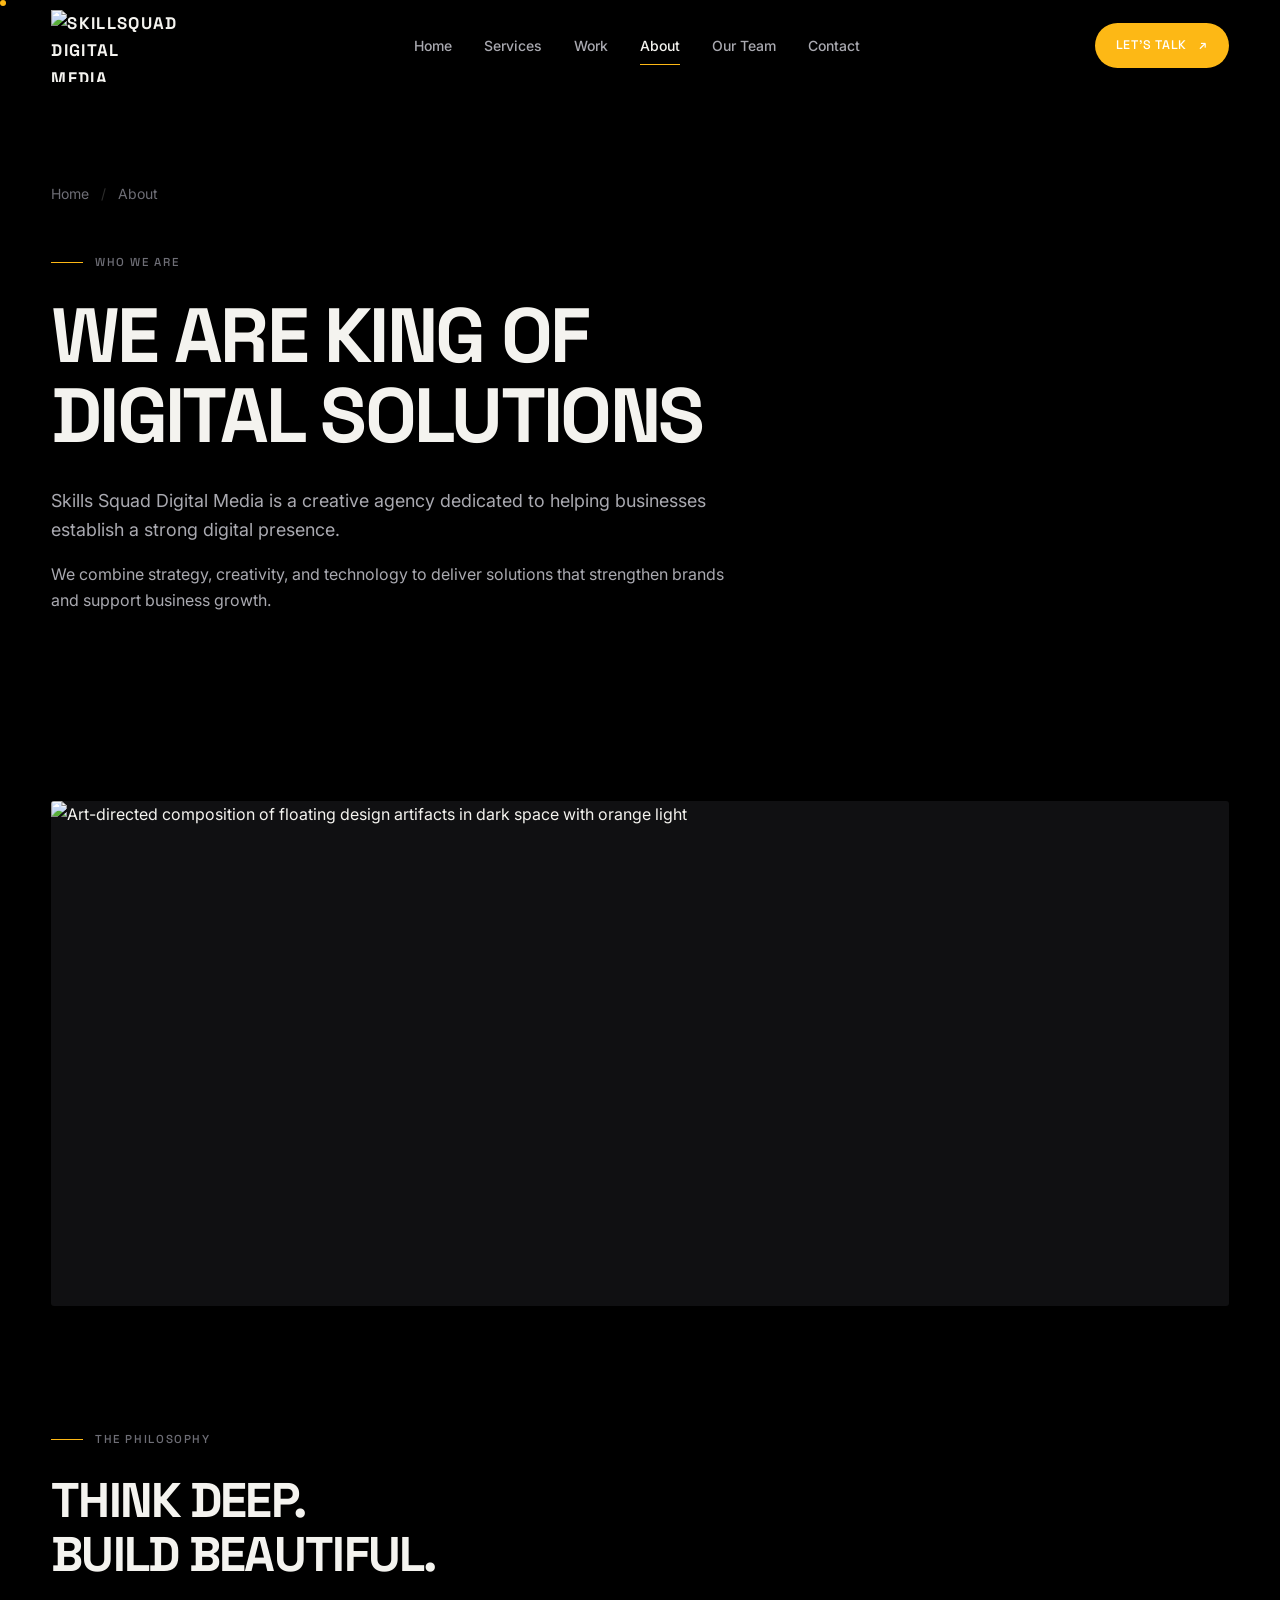
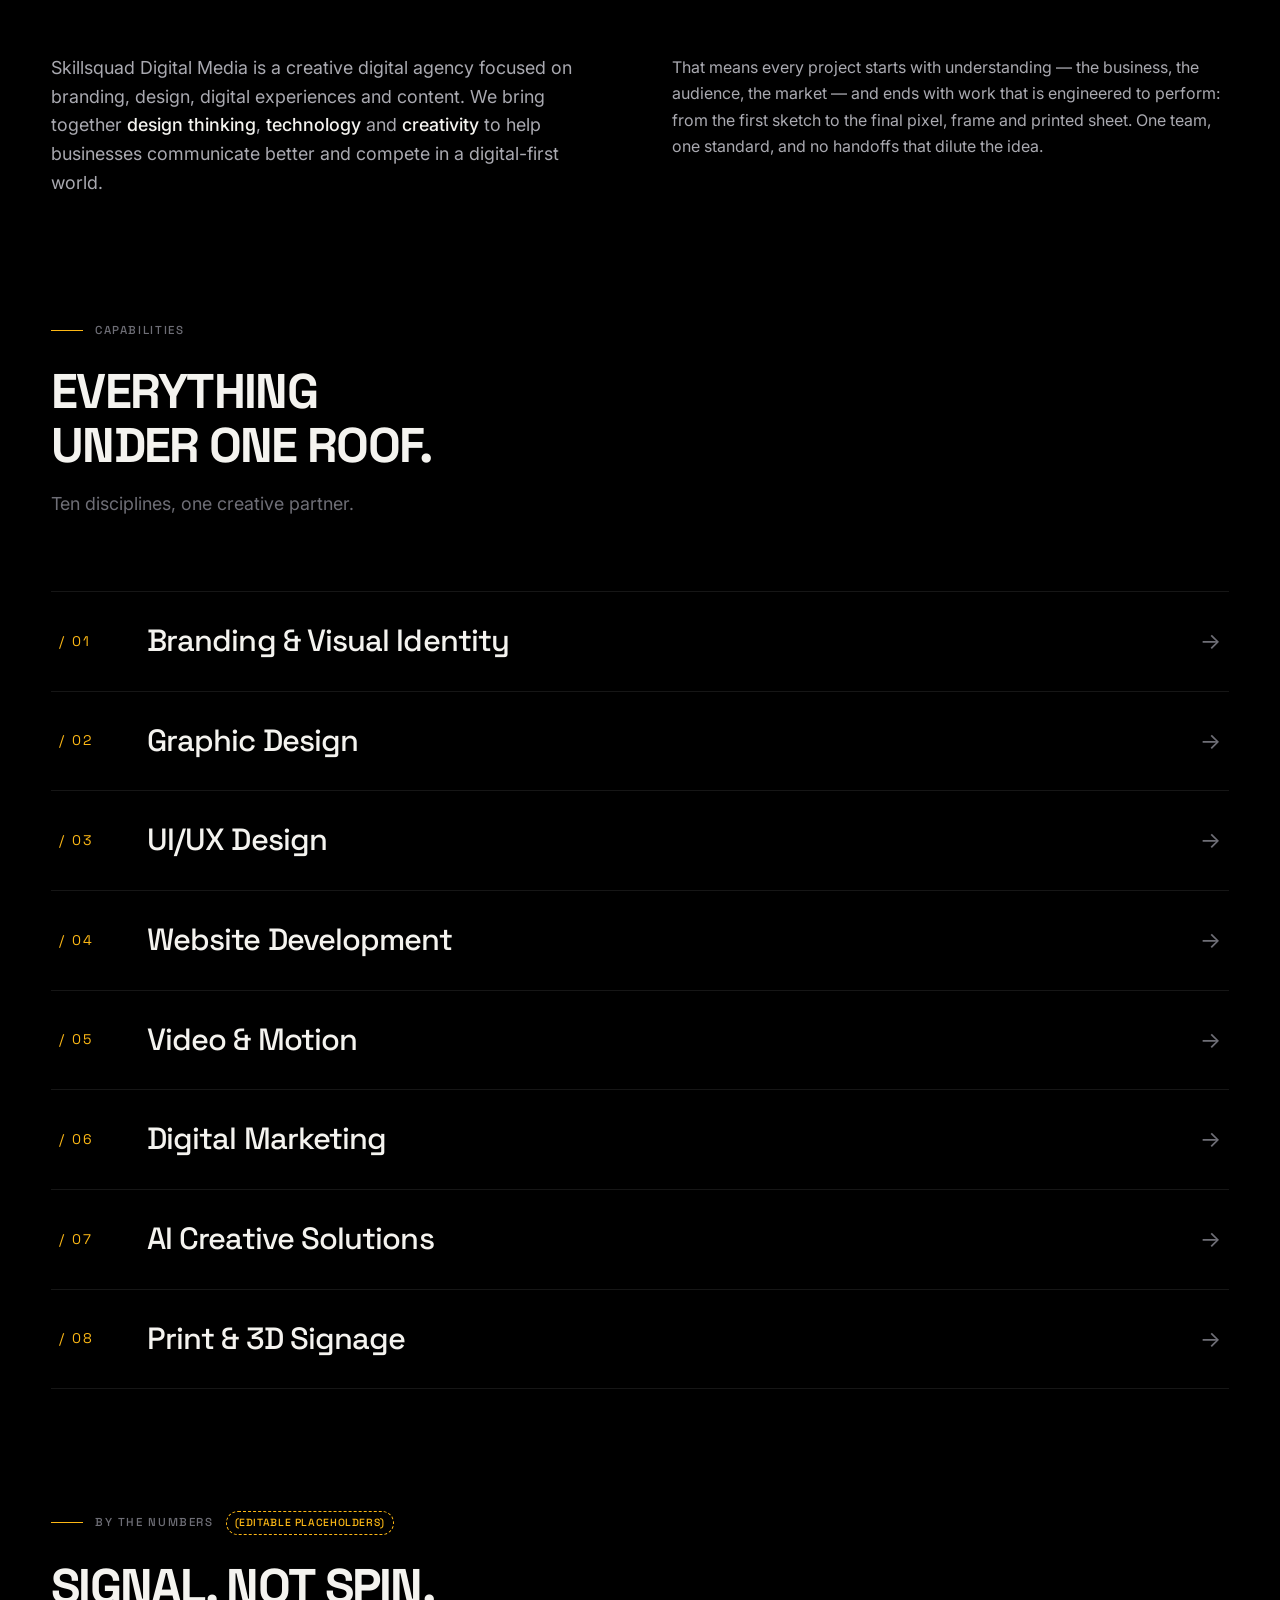
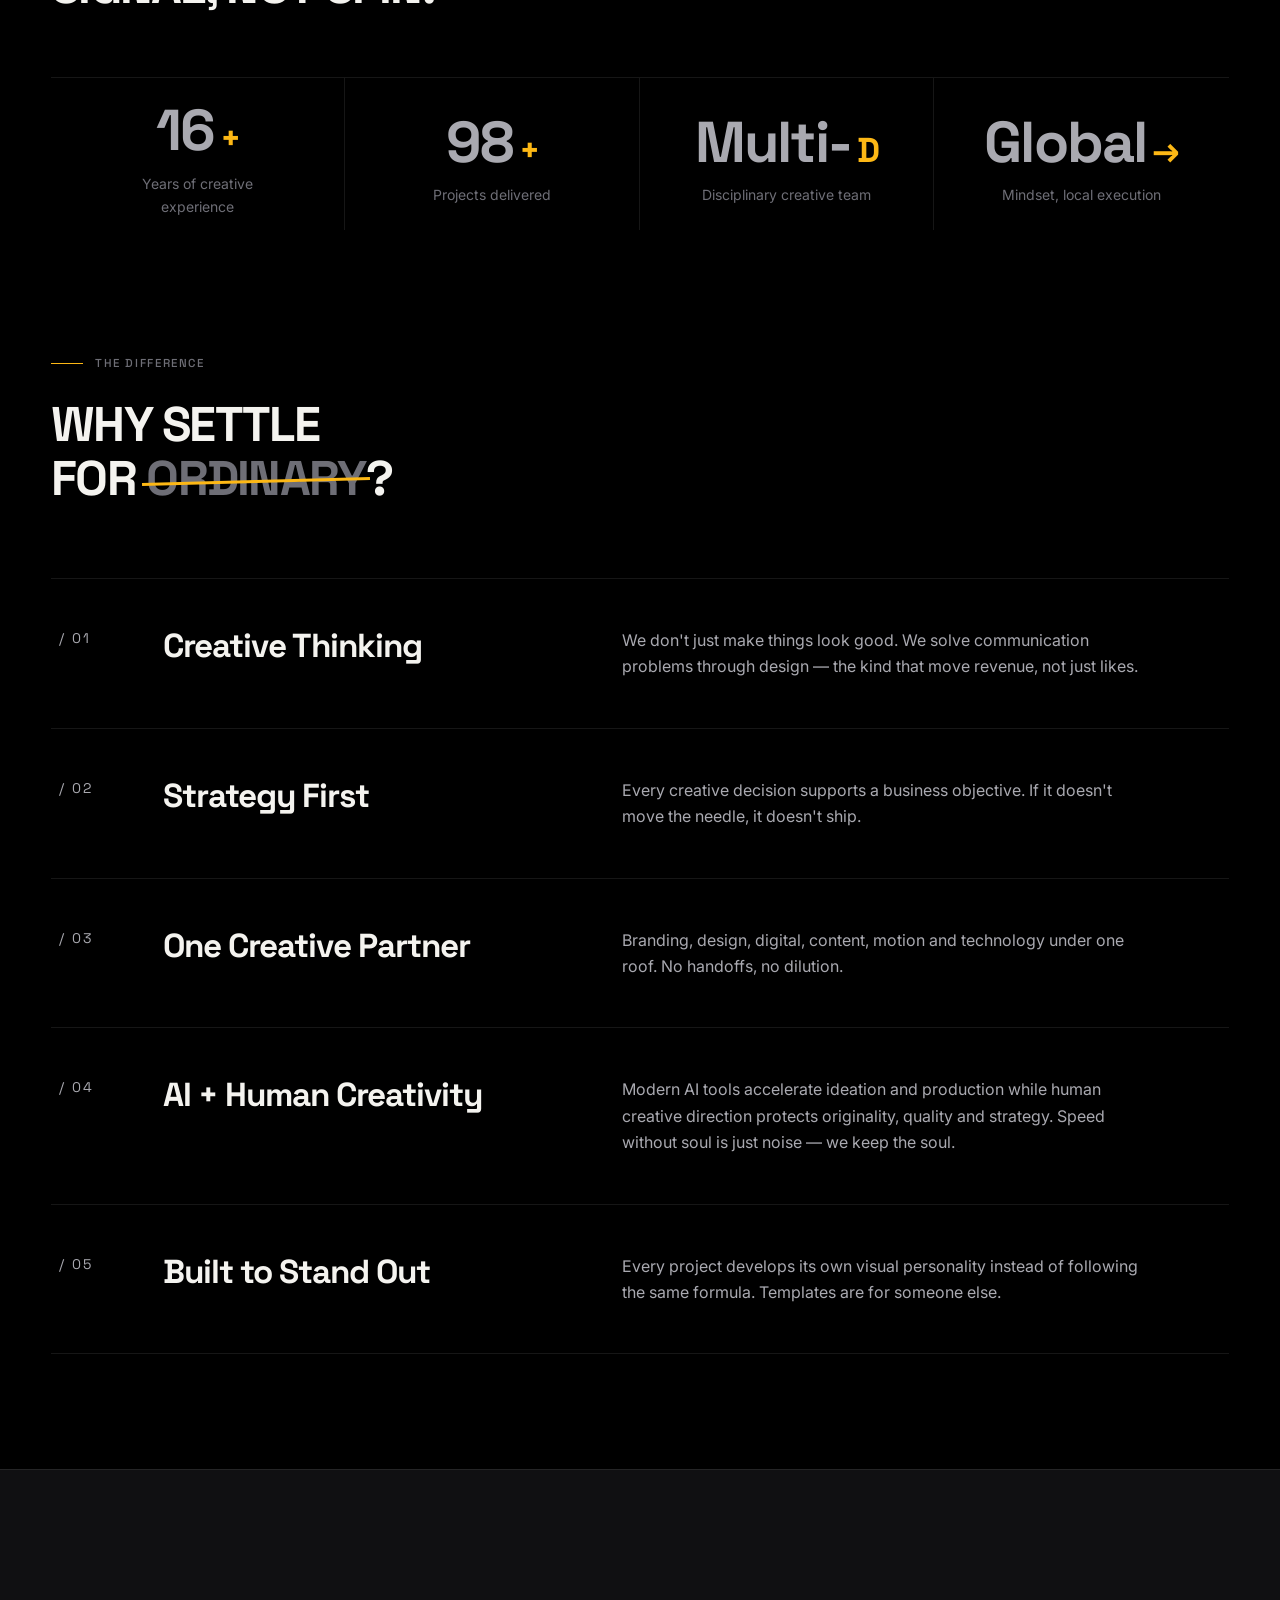
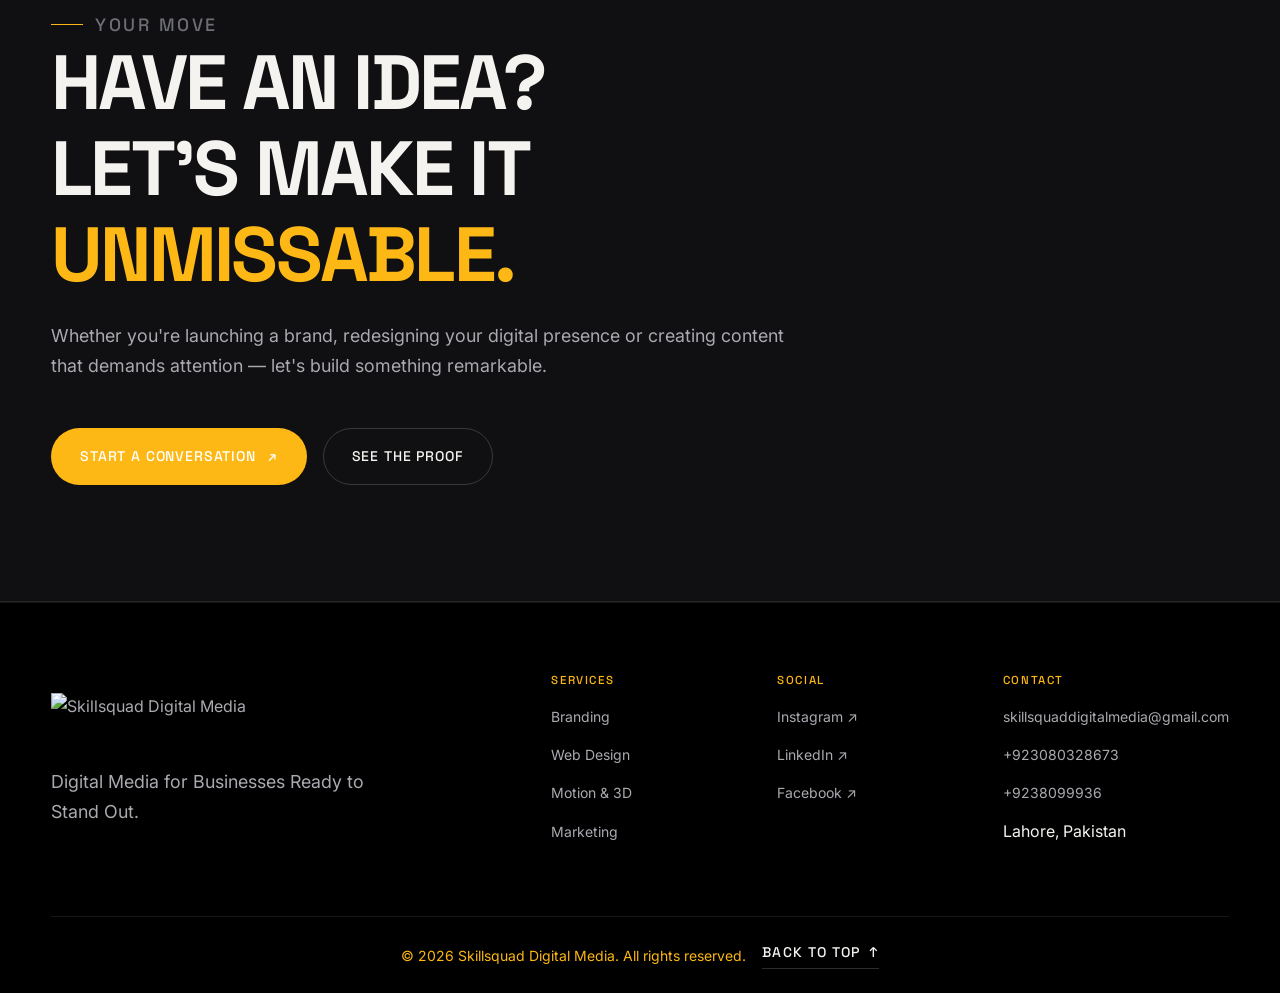
==== about.html @ 35cbccfd "Footer Studio->Contact 1/2" ====
<!DOCTYPE html>
<html lang="en">
<head>
  <meta charset="UTF-8">
  <meta name="viewport" content="width=device-width, initial-scale=1.0">
  <title>About | Skillsquad Digital Media</title>
  <meta name="description" content="Skillsquad Digital Media is a creative team built for the digital age — design thinking, technology and creativity under one roof.">
  <link rel="canonical" href="https://skillsquad-digital-media.vercel.app/about.html">
  <meta property="og:type" content="website">
  <meta property="og:site_name" content="Skillsquad Digital Media">
  <meta property="og:title" content="About | Skillsquad Digital Media">
  <meta property="og:description" content="A creative team built for the digital age — strategy, design and technology under one roof.">
  <meta property="og:image" content="https://skillsquad-digital-media.vercel.app/assets/img/og-cover.jpg">
  <meta name="twitter:card" content="summary_large_image">
  <meta name="theme-color" content="#0a0a0b">
  <link rel="preconnect" href="https://fonts.googleapis.com">
  <link rel="preconnect" href="https://fonts.gstatic.com" crossorigin>
  <link rel="preload" href="assets/fonts/bomstad-display-700.woff2" as="font" type="font/woff2" crossorigin>
  <link href="https://fonts.googleapis.com/css2?family=Space+Grotesk:wght@400;500;700&family=Inter:wght@400;500;600&display=swap" rel="stylesheet">
  <link rel="stylesheet" href="assets/css/tokens.css">
  <link rel="stylesheet" href="assets/css/base.css">
  <link rel="stylesheet" href="assets/css/components.css">
  <link rel="stylesheet" href="assets/css/pages.css">
  <link rel="icon" type="image/svg+xml" href="assets/img/favicon.svg">
</head>
<body class="grain">
<a class="skip-link" href="#main">Skip to content</a>

<!-- ================= NAVIGATION ================= -->
<header class="site-nav">
  <div class="container nav-inner">
    <a class="brand" href="index.html" aria-label="Skillsquad Digital Media — home">
      <img src="assets/img/logo.png" alt="Skillsquad Digital Media" width="287" height="161">
    </a>
    <nav class="nav-links" aria-label="Primary">
      <a href="index.html">Home</a>
      <a href="services.html">Services</a>
      <a href="work.html">Work</a>
      <a href="about.html" aria-current="page">About</a>
      <a href="index.html#team">Our Team</a>
      <a href="contact.html">Contact</a>
    </nav>
    <div class="nav-cta">
      <a class="btn btn-primary btn-sm" href="contact.html" data-magnetic><span class="btn-label">Let's Talk</span> <span class="arr" aria-hidden="true">↗</span></a>
      <button class="nav-burger" aria-label="Open menu" aria-expanded="false" aria-controls="mobileMenu"><span></span><span></span><span></span></button>
    </div>
  </div>
</header>
<div class="mobile-menu" id="mobileMenu">
  <nav aria-label="Mobile">
    <a class="mlink" href="index.html"><span class="idx">01</span>Home</a>
    <a class="mlink" href="services.html"><span class="idx">02</span>Services</a>
    <a class="mlink" href="work.html"><span class="idx">03</span>Work</a>
    <a class="mlink" href="about.html"><span class="idx">04</span>About</a>
    <a class="mlink" href="index.html#team"><span class="idx">05</span>Our Team</a>
    <a class="mlink" href="contact.html"><span class="idx">06</span>Contact</a>
  </nav>
  <div class="mfoot">
    <span>Digital Media for Businesses Ready to Stand Out.</span>
    <a href="contact.html" class="link-arrow">Let's Talk <span aria-hidden="true">↗</span></a>
  </div>
</div>

<main id="main">

  <!-- ================= PAGE HERO ================= -->
  <section class="page-hero section" aria-labelledby="pageH">
    <div class="container">
      <nav class="breadcrumb" aria-label="Breadcrumb" data-reveal="none">
        <a href="index.html">Home</a><span class="sep" aria-hidden="true">/</span><span aria-current="page">About</span>
      </nav>
      <p class="label" data-reveal="none" style="margin-top: var(--sp-8)">Who We Are</p>
      <h1 id="pageH" data-reveal="none" style="margin-top: var(--sp-5); font-size: var(--fs-display);">WE ARE KING OF DIGITAL SOLUTIONS</h1>
      <p class="lead" data-reveal="none" style="margin-top: var(--sp-6); max-width: 44rem;">
        Skills Squad Digital Media is a creative agency dedicated to helping businesses
        establish a strong digital presence.
      </p>
      <p data-reveal="none" style="margin-top: var(--sp-4); max-width: 44rem; color: var(--text-2);">
        We combine strategy, creativity, and technology to deliver solutions that
        strengthen brands and support business growth.
      </p>
    </div>
  </section>

  <!-- ================= STUDIO VISUAL ================= -->
  <section class="section" aria-label="Studio visual" style="padding-top: 0;">
    <div class="container">
      <div class="studio-visual" data-reveal="scale">
        <div class="media clip-reveal">
          <img src="assets/img/about-studio.jpg" alt="Art-directed composition of floating design artifacts in dark space with orange light" loading="lazy">
        </div>
      </div>
    </div>
  </section>

  <!-- ================= PHILOSOPHY ================= -->
  <section class="section" aria-labelledby="philoH" style="padding-top: 0;">
    <div class="container">
      <div class="section-head">
        <p class="label" data-reveal>The Philosophy</p>
        <h2 id="philoH" data-reveal>THINK DEEP. BUILD BEAUTIFUL.</h2>
      </div>
      <div class="philo-grid">
        <p class="lead" data-reveal>
          Skillsquad Digital Media is a creative digital agency focused on branding,
          design, digital experiences and content. We bring together <strong>design
          thinking</strong>, <strong>technology</strong> and <strong>creativity</strong>
          to help businesses communicate better and compete in a digital-first world.
        </p>
        <p data-reveal style="--reveal-delay:120ms">
          That means every project starts with understanding — the business, the
          audience, the market — and ends with work that is engineered to perform:
          from the first sketch to the final pixel, frame and printed sheet. One
          team, one standard, and no handoffs that dilute the idea.
        </p>
      </div>
    </div>
  </section>

  <!-- ================= CAPABILITIES ================= -->
  <section class="section" aria-labelledby="capH" style="padding-top: 0;">
    <div class="container">
      <div class="section-head">
        <p class="label" data-reveal>Capabilities</p>
        <h2 id="capH" data-reveal>EVERYTHING UNDER ONE ROOF.</h2>
        <p class="support" data-reveal>Ten disciplines, one creative partner.</p>
      </div>
      <div class="cap-list" data-reveal>
        <a class="cap-link" href="services.html#branding"><span class="num">/ 01</span><span class="name">Branding &amp; Visual Identity</span><span class="arr" aria-hidden="true">→</span></a>
        <a class="cap-link" href="services.html#graphic"><span class="num">/ 02</span><span class="name">Graphic Design</span><span class="arr" aria-hidden="true">→</span></a>
        <a class="cap-link" href="services.html#uiux"><span class="num">/ 03</span><span class="name">UI/UX Design</span><span class="arr" aria-hidden="true">→</span></a>
        <a class="cap-link" href="services.html#web"><span class="num">/ 04</span><span class="name">Website Development</span><span class="arr" aria-hidden="true">→</span></a>
        <a class="cap-link" href="services.html#motion"><span class="num">/ 05</span><span class="name">Video &amp; Motion</span><span class="arr" aria-hidden="true">→</span></a>
        <a class="cap-link" href="services.html#marketing"><span class="num">/ 06</span><span class="name">Digital Marketing</span><span class="arr" aria-hidden="true">→</span></a>
        <a class="cap-link" href="services.html#ai"><span class="num">/ 07</span><span class="name">AI Creative Solutions</span><span class="arr" aria-hidden="true">→</span></a>
        <a class="cap-link" href="services.html#print"><span class="num">/ 08</span><span class="name">Print &amp; 3D Signage</span><span class="arr" aria-hidden="true">→</span></a>
      </div>
    </div>
  </section>

  <!-- ================= STATS ================= -->
  <section class="section" aria-labelledby="statsH" style="padding-top: 0;">
    <div class="container">
      <div class="section-head">
        <p class="label" data-reveal>By The Numbers <span class="placeholder-note">(editable placeholders)</span></p>
        <h2 id="statsH" data-reveal>SIGNAL, NOT SPIN.</h2>
      </div>
      <!-- PLACEHOLDER: stats are editable placeholders — replace with verified figures in assets/js/site-data.js before launch -->
      <div class="stats" data-reveal>
        <div class="stat">
          <p class="value"><span data-count="16">0</span><span class="suffix">+</span></p>
          <p class="caption">Years of creative experience</p>
        </div>
        <div class="stat">
          <p class="value"><span data-count="100">0</span><span class="suffix">+</span></p>
          <p class="caption">Projects delivered</p>
        </div>
        <div class="stat">
          <p class="value">Multi-<span class="suffix">D</span></p>
          <p class="caption">Disciplinary creative team</p>
        </div>
        <div class="stat">
          <p class="value">Global<span class="suffix">→</span></p>
          <p class="caption">Mindset, local execution</p>
        </div>
      </div>
    </div>
  </section>

  <!-- ================= VALUES ================= -->
  <section class="section" aria-labelledby="valuesH" style="padding-top: 0;">
    <div class="container">
      <div class="section-head">
        <p class="label" data-reveal>The Difference</p>
        <h2 id="valuesH" data-reveal>WHY SETTLE FOR <span class="strike">ORDINARY</span>?</h2>
      </div>
      <div class="value-list" data-reveal>
        <article class="value-row">
          <p class="value-num">/ 01</p>
          <h3>Creative Thinking</h3>
          <p>We don't just make things look good. We solve communication problems through design — the kind that move revenue, not just likes.</p>
        </article>
        <article class="value-row">
          <p class="value-num">/ 02</p>
          <h3>Strategy First</h3>
          <p>Every creative decision supports a business objective. If it doesn't move the needle, it doesn't ship.</p>
        </article>
        <article class="value-row">
          <p class="value-num">/ 03</p>
          <h3>One Creative Partner</h3>
          <p>Branding, design, digital, content, motion and technology under one roof. No handoffs, no dilution.</p>
        </article>
        <article class="value-row">
          <p class="value-num">/ 04</p>
          <h3>AI + Human Creativity</h3>
          <p>Modern AI tools accelerate ideation and production while human creative direction protects originality, quality and strategy. Speed without soul is just noise — we keep the soul.</p>
        </article>
        <article class="value-row">
          <p class="value-num">/ 05</p>
          <h3>Built to Stand Out</h3>
          <p>Every project develops its own visual personality instead of following the same formula. Templates are for someone else.</p>
        </article>
      </div>
    </div>
  </section>

  <!-- ================= FINAL CTA ================= -->
  <section class="cta-band section" aria-labelledby="ctaH">
    <div class="cta-bg" aria-hidden="true"><canvas class="cta-particles"></canvas></div>
    <div class="container cta-inner">
      <p class="label" data-reveal>Your Move</p>
      <h2 id="ctaH" data-reveal>HAVE AN IDEA?<br>LET'S MAKE IT <span class="accent-word">UNMISSABLE.</span></h2>
      <p data-reveal>Whether you're launching a brand, redesigning your digital presence or creating content that demands attention — let's build something remarkable.</p>
      <div class="btn-row" data-reveal>
        <a class="btn btn-primary" href="contact.html" data-magnetic><span class="btn-label">Start a Conversation</span> <span class="arr" aria-hidden="true">↗</span></a>
        <a class="btn btn-ghost" href="work.html" data-magnetic><span class="btn-label">See The Proof</span></a>
      </div>
    </div>
  </section>

</main>

<!-- ================= FOOTER ================= -->
<footer class="site-footer">
  <div class="container">
    <div class="footer-main">
      <div class="footer-brand">
        <p class="footer-logo"><img src="assets/img/logo.png" alt="Skillsquad Digital Media"></p>
        <p class="footer-tag">Digital Media for Businesses Ready to Stand Out.</p>
      </div>
      <div class="footer-grid">
      <nav aria-label="Footer — services"><h4>Services</h4>
        <ul><li><a href="services.html#branding">Branding</a></li><li><a href="services.html#web">Web Design</a></li><li><a href="services.html#motion">Motion &amp; 3D</a></li><li><a href="services.html#marketing">Marketing</a></li></ul>
      </nav>
      <nav aria-label="Footer — social"><h4>Social</h4>
        <ul><li><a data-social="instagram" href="#">Instagram ↗</a></li><li><a data-social="linkedin" href="#">LinkedIn ↗</a></li><li><a data-social="facebook" href="#">Facebook ↗</a></li></ul>
      </nav>
      <div><h4>Contact</h4>
        <ul><li><a data-contact="email" href="#">skillsquaddigitalmedia@gmail.com</a></li><li><a href="tel:+923080328673">+923080328673</a></li>
            <li><a href="tel:+9238099936">+9238099936</a></li><li><span data-contact="location">Lahore, Pakistan</span></li></ul>
      </div>
      </div>
    </div>
    <div class="footer-bottom">
      <span class="copyright">© <span data-year>2026</span> Skillsquad Digital Media. All rights reserved.</span>
      <a href="#main" class="link-arrow">Back to top <span aria-hidden="true">↑</span></a>
    </div>
  </div>
</footer>

<script src="assets/js/site-data.js"></script>
<script src="assets/js/main.js"></script>
</body>
</html>
---- assets/css/tokens.css ----
/* ============================================================
   SKILLSQUAD DIGITAL MEDIA — DESIGN TOKENS
   Phase 1: Creative Foundation
   Single source of truth for color, type, spacing, motion.
   ============================================================ */

/* ---------- Bomstad Display (self-hosted) ---------- */
@font-face {
  font-family: "Bomstad Display"; font-style: normal; font-weight: 100; font-display: swap;
  src: url("../fonts/bomstad-display-100.woff2") format("woff2");
}
@font-face {
  font-family: "Bomstad Display"; font-style: normal; font-weight: 200; font-display: swap;
  src: url("../fonts/bomstad-display-200.woff2") format("woff2");
}
@font-face {
  font-family: "Bomstad Display"; font-style: normal; font-weight: 300; font-display: swap;
  src: url("../fonts/bomstad-display-300.woff2") format("woff2");
}
@font-face {
  font-family: "Bomstad Display"; font-style: normal; font-weight: 400; font-display: swap;
  src: url("../fonts/bomstad-display-400.woff2") format("woff2");
}
@font-face {
  font-family: "Bomstad Display"; font-style: normal; font-weight: 500; font-display: swap;
  src: url("../fonts/bomstad-display-500.woff2") format("woff2");
}
@font-face {
  font-family: "Bomstad Display"; font-style: normal; font-weight: 600; font-display: swap;
  src: url("../fonts/bomstad-display-600.woff2") format("woff2");
}
@font-face {
  font-family: "Bomstad Display"; font-style: normal; font-weight: 700; font-display: swap;
  src: url("../fonts/bomstad-display-700.woff2") format("woff2");
}
@font-face {
  font-family: "Bomstad Display"; font-style: normal; font-weight: 800; font-display: swap;
  src: url("../fonts/bomstad-display-800.woff2") format("woff2");
}
@font-face {
  font-family: "Bomstad Display"; font-style: normal; font-weight: 900; font-display: swap;
  src: url("../fonts/bomstad-display-900.woff2") format("woff2");
}

:root {
  /* ---------- Color: surfaces ---------- */
  --bg:            #000000;   /* primary background (solid black) */
  --bg-elev:       #101012;   /* elevated surfaces */
  --bg-elev-2:     #161619;   /* cards / wells */
  --bg-invert:     #f4f3ef;   /* inverted sections */

  /* ---------- Color: text ---------- */
  --text:          #f4f3ef;   /* primary text (warm white) */
  --text-2:        #a9a9b0;   /* secondary text (neutral grey) */
  --text-3:        #6e6e76;   /* muted text */
  --text-invert:   #0a0a0b;   /* text on light surfaces */

  /* ---------- Color: lines & borders ---------- */
  --line:          rgba(244, 243, 239, 0.09);
  --line-strong:   rgba(244, 243, 239, 0.18);
  --line-invert:   rgba(10, 10, 11, 0.14);

  /* ---------- Color: accent (ONE controlled accent) ---------- */
  --accent:        #fdb815;   /* logo gold — Skillsquad signature */
  --accent-deep:   #c77806;
  --accent-soft:   rgba(253, 184, 21, 0.10);  /* subtle accent wash */
  --accent-glow:   rgba(253, 184, 21, 0.32);  /* restrained glow */
  --accent-text:   #fdb815;   /* accent text — brand yellow */

  /* ---------- Interactive states ---------- */
  --hover-wash:    rgba(244, 243, 239, 0.04);
  --focus-ring:    0 0 0 2px var(--bg), 0 0 0 4px var(--accent);

  /* ---------- Typography ---------- */
  --font-display: "Bomstad Display", "Space Grotesk", "Inter", system-ui, sans-serif;
  --font-body:    "Inter", system-ui, -apple-system, sans-serif;

  --fs-hero:      clamp(3.25rem, 9.5vw, 9rem);
  --fs-display:   clamp(2.5rem, 6vw, 5.25rem);
  --fs-h2:        clamp(1.9rem, 3.8vw, 3.25rem);
  --fs-h3:        clamp(1.25rem, 2vw, 1.625rem);
  --fs-lead:      clamp(1.0625rem, 1.4vw, 1.25rem);
  --fs-body:      1rem;
  --fs-small:     0.875rem;
  --fs-label:     0.72rem;

  --lh-tight:     0.98;
  --lh-display:   1.04;
  --lh-heading:   1.12;
  --lh-body:      1.65;

  --tracking-tight: -0.03em;
  --tracking-display: -0.035em;
  --tracking-label: 0.14em;

  --weight-regular: 400;
  --weight-medium:  500;
  --weight-bold:    700;

  /* ---------- Spacing scale (4px base) ---------- */
  --sp-1:  0.25rem;
  --sp-2:  0.5rem;
  --sp-3:  0.75rem;
  --sp-4:  1rem;
  --sp-5:  1.5rem;
  --sp-6:  2rem;
  --sp-8:  3rem;
  --sp-10: 4.5rem;
  --sp-12: 6rem;
  --sp-16: 9rem;

  --section-pad: clamp(5rem, 9vw, 8.5rem);
  --gutter: clamp(1.25rem, 4vw, 4rem);
  --maxw: 1480px;
  --maxw-text: 68ch;

  /* ---------- Shape ---------- */
  --r-none: 0;
  --r-sm: 3px;   /* used sparingly; editorial = mostly sharp */
  --r-md: 6px;
  --r-pill: 999px;

  /* ---------- Motion ---------- */
  --ease-out: cubic-bezier(0.22, 1, 0.36, 1);
  --ease-swift: cubic-bezier(0.65, 0, 0.35, 1);
  --t-micro: 240ms;   /* micro interactions: 200-400ms */
  --t-med: 480ms;
  --t-macro: 800ms;   /* larger transitions: 600-1000ms */

  /* ---------- Elevation ---------- */
  --shadow-lift: 0 24px 64px -24px rgba(0, 0, 0, 0.7);
  --nav-h: 92px;
}

@media (max-width: 768px) {
  :root {
    --nav-h: 76px;
    --section-pad: clamp(3.5rem, 12vw, 5rem);
  }
}
---- assets/css/base.css ----
/* ============================================================
   BASE — reset, typography, utilities, grain, reveal primitives
   ============================================================ */

*, *::before, *::after { box-sizing: border-box; margin: 0; padding: 0; }

html {
  scroll-behavior: smooth;
  -webkit-text-size-adjust: 100%;
}

body {
  background: var(--bg);
  color: var(--text);
  font-family: var(--font-body);
  font-size: var(--fs-body);
  line-height: var(--lh-body);
  font-weight: var(--weight-regular);
  -webkit-font-smoothing: antialiased;
  text-rendering: optimizeLegibility;
  overflow-x: hidden;
}

::selection { background: var(--accent); color: #fff; }

img, video, svg { display: block; max-width: 100%; }
img { height: auto; }

a { color: inherit; text-decoration: none; }
a:hover { color: inherit; }

button { font: inherit; color: inherit; background: none; border: 0; cursor: pointer; }
input, textarea, select { font: inherit; color: inherit; }

ul, ol { list-style: none; }

/* ---------- Accessible focus (never remove outlines w/o replacement) ---------- */
:focus { outline: none; }
:focus-visible {
  outline: 2px solid var(--accent);
  outline-offset: 3px;
  border-radius: var(--r-sm);
}

/* ---------- Skip link ---------- */
.skip-link {
  position: fixed; top: -100px; left: var(--gutter); z-index: 2000;
  background: var(--accent); color: #fff; font-weight: 600;
  padding: var(--sp-3) var(--sp-5); border-radius: var(--r-sm);
  transition: top var(--t-micro) var(--ease-out);
}
.skip-link:focus { top: var(--sp-4); }

/* ---------- Typography defaults ---------- */
h1, h2, h3, h4, .display {
  font-family: var(--font-display);
  font-weight: var(--weight-bold);
  letter-spacing: var(--tracking-display);
  line-height: var(--lh-display);
  text-wrap: balance;
}

h1 { font-size: var(--fs-display); }
h2 { font-size: var(--fs-h2); line-height: var(--lh-heading); }
h3 { font-size: var(--fs-h3); line-height: var(--lh-heading); letter-spacing: var(--tracking-tight); }

p { color: var(--text-2); max-width: var(--maxw-text); }
p strong, .text-strong { color: var(--text); font-weight: var(--weight-medium); }

.lead { font-size: var(--fs-lead); line-height: 1.6; color: var(--text-2); }

/* ---------- Layout utilities ---------- */
.container {
  width: 100%;
  max-width: var(--maxw);
  margin-inline: auto;
  padding-inline: var(--gutter);
}

.section { padding-block: var(--section-pad); position: relative; }

/* Section label — small premium eyebrow */
.label {
  font-family: var(--font-display);
  font-size: var(--fs-label);
  font-weight: var(--weight-medium);
  letter-spacing: var(--tracking-label);
  text-transform: uppercase;
  color: var(--text-3);
  display: inline-flex; align-items: center; gap: var(--sp-3);
}
.label::before {
  content: ""; width: 2rem; height: 1px; background: var(--accent);
  display: inline-block; flex: none;
}
.label--plain::before { display: none; }

.section-head { margin-bottom: clamp(2.5rem, 5vw, 4.5rem); }
.section-head h2 {
  margin-top: var(--sp-5);
  max-width: 16ch;
}
.section-head .support {
  margin-top: var(--sp-4);
  font-size: var(--fs-lead);
  color: var(--text-3);
}

/* Fine divider */
.rule { border: 0; border-top: 1px solid var(--line); }

/* ---------- Film grain overlay — DISABLED (solid black background per client) ---------- */
.grain::after {
  display: none;
}
/* .grain::after {
  content: ""; position: fixed; inset: -50%; z-index: 1500;
  pointer-events: none; opacity: 0.05;
  background-image: url("data:image/svg+xml,%3Csvg viewBox='0 0 300 300' xmlns='http://www.w3.org/2000/svg'%3E%3Cfilter id='n'%3E%3CfeTurbulence type='fractalNoise' baseFrequency='0.9' numOctaves='3' stitchTiles='stitch'/%3E%3C/filter%3E%3Crect width='100%25' height='100%25' filter='url(%23n)'/%3E%3C/svg%3E");
  animation: grain-shift 9s steps(6) infinite;
} */
@keyframes grain-shift {
  0%, 100% { transform: translate(0, 0); }
  20% { transform: translate(-4%, 3%); }
  40% { transform: translate(3%, -4%); }
  60% { transform: translate(-3%, -2%); }
  80% { transform: translate(4%, 4%); }
}

/* ---------- Ambient line-art background (very subtle) ---------- */
body::before {
  content: ""; position: fixed; inset: 0; z-index: -1;
  background: url("../img/bg-lines.webp") center top / cover no-repeat;
  opacity: 0.16; pointer-events: none;
}

/* ---------- Reveal primitives (JS adds .is-in) ---------- */
[data-reveal] {
  opacity: 0;
  transform: translateY(34px);
  transition: opacity var(--t-macro) var(--ease-out),
              transform var(--t-macro) var(--ease-out);
  transition-delay: var(--reveal-delay, 0ms);
  will-change: opacity, transform;
}
[data-reveal].is-in { opacity: 1; transform: none; }

[data-reveal="left"]  { transform: translateX(-40px); }
[data-reveal="right"] { transform: translateX(40px); }
[data-reveal="scale"] { transform: scale(0.96); }
[data-reveal="none"]  { transform: none; }

/* Line-mask text reveal */
.mask-line { display: block; overflow: hidden; }
.mask-line > span {
  display: block;
  transform: translateY(110%);
  transition: transform 900ms var(--ease-out);
  transition-delay: var(--line-delay, 0ms);
}
.is-in .mask-line > span, .mask-line.is-in > span { transform: translateY(0); }

/* Image clip reveal */
.clip-reveal { overflow: hidden; position: relative; }
.clip-reveal img {
  transform: scale(1.12);
  transition: transform 1200ms var(--ease-out);
  will-change: transform;
}
.clip-reveal.is-in img,
.is-in .clip-reveal img { transform: scale(1); }
.clip-reveal::after { /* wipe */
  content: ""; position: absolute; inset: 0; background: var(--bg-elev-2);
  transform-origin: top; transition: transform 900ms var(--ease-swift);
}
.clip-reveal.is-in::after,
.is-in .clip-reveal::after { transform: scaleY(0); }

/* ---------- Reduced motion: degrade gracefully ---------- */
@media (prefers-reduced-motion: reduce) {
  html { scroll-behavior: auto; }
  *, *::before, *::after {
    animation-duration: 0.01ms !important;
    animation-iteration-count: 1 !important;
    transition-duration: 0.01ms !important;
  }
  [data-reveal], .mask-line > span { opacity: 1; transform: none; }
  .clip-reveal img { transform: none; }
  .clip-reveal::after { display: none; }
  .grain::after { animation: none; }
}
---- assets/css/components.css ----
/* ============================================================
   COMPONENTS — nav, buttons, cards, rows, forms, footer, cursor
   ============================================================ */

/* ================= NAVIGATION ================= */
.site-nav {
  position: fixed; top: 0; left: 0; right: 0; z-index: 1000;
  height: var(--nav-h);
  transition: background var(--t-micro) var(--ease-out),
              border-color var(--t-micro) var(--ease-out),
              backdrop-filter var(--t-micro) var(--ease-out);
  border-bottom: 1px solid transparent;
}
.site-nav .nav-inner {
  height: 100%; display: flex; align-items: center; justify-content: space-between;
  gap: var(--sp-6);
}
.site-nav.is-scrolled {
  background: rgba(10, 10, 11, 0.72);
  -webkit-backdrop-filter: blur(14px); backdrop-filter: blur(14px);
  border-bottom-color: var(--line);
}
.brand {
  font-family: var(--font-display); font-weight: var(--weight-bold);
  font-size: 1.05rem; letter-spacing: 0.08em; text-transform: uppercase;
  display: inline-flex; align-items: center; gap: var(--sp-2);
  z-index: 1002; position: relative;
}
.brand .brand-dot {
  width: 9px; height: 9px; border-radius: 50%; background: var(--accent);
  box-shadow: 0 0 12px var(--accent-glow); flex: none;
}
.brand img {
  height: 4.5rem; width: auto; display: block; flex: none;
}
.nav-links { display: flex; align-items: center; gap: clamp(1.25rem, 2.5vw, 2.5rem); }
.nav-links a {
  font-size: var(--fs-small); font-weight: var(--weight-medium);
  color: var(--text-2); position: relative; padding-block: var(--sp-2);
  transition: color var(--t-micro) var(--ease-out);
}
.nav-links a::after {
  content: ""; position: absolute; left: 0; bottom: 0; height: 1px; width: 100%;
  background: var(--accent); transform: scaleX(0); transform-origin: right;
  transition: transform var(--t-micro) var(--ease-out);
}
.nav-links a:hover, .nav-links a[aria-current="page"] { color: var(--text); }
.nav-links a:hover::after, .nav-links a[aria-current="page"]::after {
  transform: scaleX(1); transform-origin: left;
}
.nav-cta { display: inline-flex; align-items: center; gap: var(--sp-4); }

/* Burger (mobile) */
.nav-burger {
  display: none; z-index: 1002; position: relative;
  width: 44px; height: 44px; flex-direction: column;
  align-items: center; justify-content: center; gap: 7px;
}
.nav-burger span {
  display: block; width: 26px; height: 2px; background: var(--text);
  transition: transform var(--t-micro) var(--ease-out), opacity var(--t-micro);
}
body.menu-open .nav-burger span:nth-child(1) { transform: translateY(9px) rotate(45deg); }
body.menu-open .nav-burger span:nth-child(2) { opacity: 0; }
body.menu-open .nav-burger span:nth-child(3) { transform: translateY(-9px) rotate(-45deg); }

/* Mobile full-screen menu */
.mobile-menu {
  position: fixed; inset: 0; z-index: 1001;
  background: rgba(10, 10, 11, 0.96);
  -webkit-backdrop-filter: blur(20px); backdrop-filter: blur(20px);
  display: flex; flex-direction: column; justify-content: center;
  padding: calc(var(--nav-h) + var(--sp-6)) var(--gutter) var(--sp-8);
  clip-path: inset(0 0 100% 0);
  transition: clip-path 600ms var(--ease-swift);
  visibility: hidden;
}
body.menu-open .mobile-menu { clip-path: inset(0 0 0% 0); visibility: visible; }
body.menu-open { overflow: hidden; }
.mobile-menu nav { display: flex; flex-direction: column; gap: var(--sp-1); }
.mobile-menu a.mlink {
  font-family: var(--font-display); font-weight: var(--weight-bold);
  font-size: clamp(2.25rem, 9vw, 3.5rem); letter-spacing: var(--tracking-tight);
  color: var(--text); padding-block: var(--sp-2);
  display: flex; align-items: baseline; gap: var(--sp-4);
  opacity: 0; transform: translateY(24px);
  transition: opacity 500ms var(--ease-out), transform 500ms var(--ease-out), color var(--t-micro);
}
body.menu-open .mobile-menu a.mlink { opacity: 1; transform: none; }
.mobile-menu a.mlink .idx { font-size: var(--fs-small); color: var(--accent); font-weight: var(--weight-medium); }
.mobile-menu a.mlink:hover { color: var(--accent-text); }
body.menu-open .mobile-menu a.mlink:nth-child(1) { transition-delay: 120ms; }
body.menu-open .mobile-menu a.mlink:nth-child(2) { transition-delay: 170ms; }
body.menu-open .mobile-menu a.mlink:nth-child(3) { transition-delay: 220ms; }
body.menu-open .mobile-menu a.mlink:nth-child(4) { transition-delay: 270ms; }
body.menu-open .mobile-menu a.mlink:nth-child(5) { transition-delay: 320ms; }
body.menu-open .mobile-menu a.mlink:nth-child(6) { transition-delay: 370ms; }
.mobile-menu .mfoot {
  margin-top: auto; padding-top: var(--sp-8);
  display: flex; justify-content: space-between; align-items: center;
  border-top: 1px solid var(--line); color: var(--text-3); font-size: var(--fs-small);
}

@media (max-width: 900px) {
  .nav-links { display: none; }
  .nav-burger { display: inline-flex; }
  .nav-cta .btn { display: none; }
}

/* ================= BUTTONS ================= */
.btn {
  display: inline-flex; align-items: center; justify-content: center; gap: var(--sp-3);
  font-family: var(--font-display); font-weight: var(--weight-medium);
  font-size: var(--fs-small); letter-spacing: 0.06em; text-transform: uppercase;
  padding: 1rem 1.75rem; border-radius: var(--r-pill);
  border: 1px solid transparent;
  transition: background var(--t-micro) var(--ease-out), color var(--t-micro) var(--ease-out),
              border-color var(--t-micro) var(--ease-out), transform var(--t-micro) var(--ease-out),
              box-shadow var(--t-micro) var(--ease-out);
  white-space: nowrap; position: relative;
}
.btn .arr { transition: transform var(--t-micro) var(--ease-out); display: inline-block; }
.btn:hover .arr { transform: translate(3px, -3px); }

.btn-primary { background: var(--accent); color: #fff; }
.btn-primary:hover {
  background: var(--accent-text); color: #0a0a0b;
  box-shadow: 0 8px 32px -8px var(--accent-glow);
  transform: translateY(-2px);
}
.btn-ghost { border-color: var(--line-strong); color: var(--text); background: transparent; }
.btn-ghost:hover { border-color: var(--text); background: var(--hover-wash); transform: translateY(-2px); }
.btn-light { background: var(--text); color: var(--text-invert); }
.btn-light:hover { background: #fff; transform: translateY(-2px); box-shadow: var(--shadow-lift); }
.btn-sm { padding: 0.7rem 1.25rem; font-size: 0.78rem; }

/* Text link with arrow */
.link-arrow {
  display: inline-flex; align-items: center; gap: var(--sp-2);
  font-family: var(--font-display); font-weight: var(--weight-medium);
  font-size: var(--fs-small); letter-spacing: 0.08em; text-transform: uppercase;
  color: var(--text); padding-bottom: var(--sp-1);
  border-bottom: 1px solid var(--line-strong);
  transition: border-color var(--t-micro), color var(--t-micro), gap var(--t-micro) var(--ease-out);
}
.link-arrow:hover { border-color: var(--accent); color: var(--accent-text); gap: var(--sp-3); }

/* ================= MARQUEE ================= */
.marquee {
  overflow: hidden; border-block: 1px solid var(--line);
  padding-block: var(--sp-5); user-select: none;
  -webkit-mask-image: linear-gradient(90deg, transparent, #000 8%, #000 92%, transparent);
          mask-image: linear-gradient(90deg, transparent, #000 8%, #000 92%, transparent);
}
.marquee-track {
  display: flex; width: max-content;
  animation: marquee 28s linear infinite;
}
.marquee-track span { padding-right: var(--sp-8); }
.marquee:hover .marquee-track { animation-play-state: paused; }
.marquee-track span {
  font-family: var(--font-display); font-weight: var(--weight-bold);
  font-size: clamp(1.25rem, 2.5vw, 2rem); letter-spacing: var(--tracking-tight);
  color: var(--text-3); white-space: nowrap; display: inline-flex; align-items: center; gap: var(--sp-8);
}
.marquee-track span i { color: var(--accent); font-style: normal; font-size: 0.7em; }
.logo-marquee .marquee-track { align-items: center; gap: clamp(2.5rem, 5vw, 4.5rem); padding-right: clamp(2.5rem, 5vw, 4.5rem); animation-duration: 70s; }
.logo-marquee .marquee-track img { height: clamp(6rem, 10vw, 9rem); width: auto; flex-shrink: 0; opacity: 0.85; transition: opacity var(--t-micro); }
.logo-marquee .marquee-track img[src*="alshaafi"] { height: clamp(4.5rem, 8vw, 7rem); }
.logo-marquee:hover .marquee-track img { opacity: 1; }
@keyframes marquee { to { transform: translateX(-50%); } }

/* ================= SERVICE ROWS ================= */
.service-list { border-top: 1px solid var(--line); }
.service-row {
  display: grid; grid-template-columns: 5.5rem 1fr auto 3rem; align-items: center;
  gap: var(--sp-5); padding: clamp(1.5rem, 3vw, 2.5rem) var(--sp-2);
  border-bottom: 1px solid var(--line);
  position: relative; isolation: isolate;
  transition: padding var(--t-med) var(--ease-out);
}
.service-row::before { /* hover wash */
  content: ""; position: absolute; inset: 0; z-index: -1;
  background: linear-gradient(90deg, var(--accent-soft), transparent 65%);
  opacity: 0; transition: opacity var(--t-med) var(--ease-out);
}
.service-row:hover::before, .service-row:focus-within::before { opacity: 1; }
.service-row .num {
  font-family: var(--font-display); font-size: var(--fs-small);
  color: var(--text-3); letter-spacing: var(--tracking-label);
  transition: color var(--t-micro), transform var(--t-med) var(--ease-out);
}
.service-row:hover .num { color: var(--accent-text); transform: translateX(6px); }
.service-row h3 {
  font-size: clamp(1.5rem, 3.2vw, 2.75rem);
  transition: transform var(--t-med) var(--ease-out), color var(--t-micro);
}
.service-row:hover h3, .service-row:focus-within h3 { transform: translateX(12px); color: var(--accent-text); }
.service-row .tags {
  display: flex; gap: var(--sp-2); flex-wrap: wrap; justify-content: flex-end;
  max-width: 22rem;
}
.service-row .tags li {
  font-size: 0.72rem; letter-spacing: 0.08em; text-transform: uppercase;
  color: var(--text-3); border: 1px solid var(--line);
  padding: 0.35rem 0.7rem; border-radius: var(--r-pill); white-space: nowrap;
}
.service-row .go {
  width: 3rem; height: 3rem; border: 1px solid var(--line-strong); border-radius: 50%;
  display: grid; place-items: center; font-size: 1.1rem;
  transition: background var(--t-micro), border-color var(--t-micro), transform var(--t-med) var(--ease-out), color var(--t-micro);
}
.service-row:hover .go, .service-row:focus-within .go {
  background: var(--accent); border-color: var(--accent); color: #fff;
  transform: rotate(-45deg);
}
.service-row .desc {
  grid-column: 2 / -1; color: var(--text-2); font-size: var(--fs-small);
  max-width: 56ch; padding-top: var(--sp-2);
}
@media (max-width: 900px) {
  .service-row { grid-template-columns: 3.5rem 1fr 2.75rem; }
  .service-row .tags { display: none; }
  .service-row .go { width: 2.75rem; height: 2.75rem; }
}

/* ================= PROJECT CARDS (editorial) ================= */
.work-grid { display: grid; grid-template-columns: repeat(12, 1fr); gap: clamp(1.5rem, 3vw, 3rem); }
.project { position: relative; display: block; }
.project .media {
  position: relative; overflow: hidden; border-radius: var(--r-sm);
  background: var(--bg-elev); aspect-ratio: 4/3;
}
.project .media img {
  width: 100%; height: 100%; object-fit: cover;
  transform: scale(1.06);
  transition: transform 1000ms var(--ease-out), filter 1000ms var(--ease-out);
  filter: saturate(0.92);
}
.project:hover .media img { transform: scale(1); filter: saturate(1.05); }
.project .media .veil {
  position: absolute; inset: 0;
  background: linear-gradient(180deg, transparent 55%, rgba(10,10,11,0.55));
  opacity: 0; transition: opacity var(--t-med) var(--ease-out);
}
.project:hover .media .veil { opacity: 1; }
.project .meta {
  display: flex; align-items: baseline; justify-content: space-between; gap: var(--sp-4);
  padding-top: var(--sp-4);
}
.project .meta .cat {
  font-size: var(--fs-label); letter-spacing: var(--tracking-label);
  text-transform: uppercase; color: var(--accent-text);
}
.project .meta .year { font-size: var(--fs-small); color: var(--text-3); }
.project h3 { font-size: clamp(1.4rem, 2.4vw, 2.1rem); margin-top: var(--sp-2); }
.project .blurb { color: var(--text-3); font-size: var(--fs-small); margin-top: var(--sp-2); max-width: 44ch; }
.project .view {
  display: inline-flex; align-items: center; gap: var(--sp-2); margin-top: var(--sp-3);
  font-family: var(--font-display); font-size: var(--fs-small); font-weight: var(--weight-medium);
  letter-spacing: 0.08em; text-transform: uppercase; color: var(--text);
}
.project .view .arr { transition: transform var(--t-micro) var(--ease-out); color: var(--accent-text); }
.project:hover .view .arr { transform: translateX(6px); }

/* editorial spans */
.span-7 { grid-column: span 7; } .span-5 { grid-column: span 5; }
.span-6 { grid-column: span 6; } .span-12 { grid-column: span 12; }
.span-8 { grid-column: span 8; } .span-4 { grid-column: span 4; }
.project.tall .media { aspect-ratio: 3/4; }
.project.wide .media { aspect-ratio: 16/8; }
.project.offset { margin-top: clamp(2rem, 6vw, 5rem); }

@media (max-width: 900px) {
  .work-grid > * { grid-column: span 12 !important; }
  .project.offset { margin-top: 0; }
  .project .media, .project.tall .media, .project.wide .media { aspect-ratio: 4/3; }
}

/* ================= STATS (editorial) ================= */
.stats { display: grid; grid-template-columns: repeat(4, 1fr); border-top: 1px solid var(--line); }
.stat { padding: var(--sp-5) var(--sp-4) var(--sp-3); border-right: 1px solid var(--line); text-align: center; display: flex; flex-direction: column; align-items: center; justify-content: center; }
.stat:last-child { border-right: 0; }
.stat-icon { width: 4.5rem; height: 4.5rem; margin-bottom: var(--sp-4); display: block; }
.stat-icon img, .stat-icon svg { width: 100%; height: 100%; display: block; }
.stat .value {
  text-align: center; width: 100%;
  font-family: var(--font-display); font-weight: var(--weight-bold);
  font-size: clamp(2.5rem, 4.5vw, 4rem); letter-spacing: var(--tracking-tight);
  line-height: 1; display: flex; align-items: baseline; justify-content: center; gap: 0.1em;
}
.stat .value .suffix { color: var(--accent); font-size: 0.6em; }
.stat .caption { margin-top: var(--sp-3); margin-inline: auto; color: var(--text-3); font-size: var(--fs-small); max-width: 20ch; text-align: center; width: 100%; }
@media (max-width: 900px) {
  .stats { grid-template-columns: 1fr 1fr; }
  .stat { border-right: 0; border-bottom: 1px solid var(--line); padding: var(--sp-5) 0; }
  .stat:nth-child(odd) { border-right: 1px solid var(--line); padding-right: var(--sp-4); }
  .stat:nth-child(even) { padding-left: var(--sp-4); }
}

/* ================= PROCESS ================= */
.process-rail { position: relative; }
.process-track { display: grid; grid-template-columns: repeat(6, minmax(300px, 1fr)); gap: var(--sp-6); }
.pstep {
  border-top: 1px solid var(--line-strong); padding-top: var(--sp-5);
  position: relative;
}
.pstep::before {
  content: ""; position: absolute; top: -1px; left: 0; height: 1px; width: 0;
  background: var(--accent); transition: width 1200ms var(--ease-out);
}
.pstep.is-in::before { width: 100%; }
.pstep .num {
  font-family: var(--font-display); font-size: var(--fs-small);
  color: var(--accent-text); letter-spacing: var(--tracking-label);
}
.pstep h3 { margin-top: var(--sp-4); font-size: var(--fs-h3); }
.pstep p { margin-top: var(--sp-3); font-size: var(--fs-small); }

/* horizontal scroll treatment (desktop) */
@media (min-width: 1024px) {
  .process-horizontal { overflow: hidden; }
  .process-horizontal .process-pin {
    position: sticky; top: 0; height: 100vh; max-height: 100vh;
    display: flex; flex-direction: column; justify-content: center;
    overflow: hidden;
  }
  .process-horizontal .process-viewport { overflow: visible; }
  .process-horizontal .process-track {
    display: flex; gap: clamp(2rem, 4vw, 4rem); width: max-content;
    will-change: transform;
  }
  .process-horizontal .pstep { width: clamp(300px, 26vw, 400px); flex: none; }
}
/* vertical stack (tablet + mobile) */
@media (max-width: 1023px) {
  .process-track { grid-template-columns: 1fr; }
}

/* ================= INDUSTRIES ticker / tags ================= */
.ind-ticker { border-block: 1px solid var(--line); }
.ind-tags { display: flex; flex-wrap: wrap; gap: var(--sp-3); }
.ind-tag {
  font-family: var(--font-display); font-weight: var(--weight-medium);
  font-size: clamp(1rem, 2vw, 1.5rem); letter-spacing: var(--tracking-tight);
  color: var(--text-2); border: 1px solid var(--line);
  padding: var(--sp-3) var(--sp-5); border-radius: var(--r-pill);
  transition: color var(--t-micro), border-color var(--t-micro), background var(--t-micro), transform var(--t-micro) var(--ease-out);
  cursor: default;
}
.ind-tag:hover { color: var(--text); border-color: var(--accent); background: var(--accent-soft); transform: translateY(-3px); }

/* ================= TESTIMONIALS ================= */
.testimonial { max-width: 1000px; }
.testimonial blockquote {
  font-family: var(--font-display); font-weight: var(--weight-medium);
  font-size: clamp(1.6rem, 3.4vw, 2.75rem); line-height: 1.25;
  letter-spacing: var(--tracking-tight); text-wrap: balance;
}
.testimonial blockquote .q { color: var(--accent); }
.testimonial .who { margin-top: var(--sp-6); display: flex; align-items: center; gap: var(--sp-4); }
.testimonial .who .avatar {
  width: 52px; height: 52px; border-radius: 50%; flex: none;
  background: linear-gradient(135deg, var(--bg-elev-2), var(--bg-elev));
  border: 1px solid var(--line-strong);
  display: grid; place-items: center;
  font-family: var(--font-display); font-weight: var(--weight-bold); color: var(--accent-text);
}
.testimonial .who .name { font-weight: var(--weight-medium); color: var(--text); }
.testimonial .who .role { font-size: var(--fs-small); color: var(--text-3); }
.testi-nav { display: flex; gap: var(--sp-3); margin-top: var(--sp-8); }
.testi-dot {
  width: 44px; height: 4px; border-radius: var(--r-pill); background: var(--line-strong);
  transition: background var(--t-micro); position: relative; overflow: hidden;
}
.testi-dot[aria-current="true"] { background: var(--accent); }

/* ================= FORMS ================= */
.field { display: grid; gap: var(--sp-2); }
.field label {
  font-size: var(--fs-label); letter-spacing: var(--tracking-label);
  text-transform: uppercase; color: var(--text-2); font-weight: var(--weight-medium);
}
.field label .req { color: var(--accent-text); }
.field input, .field textarea, .field select {
  background: var(--bg-elev); border: 1px solid var(--line);
  border-radius: var(--r-sm); padding: 0.95rem 1.1rem; color: var(--text);
  width: 100%; transition: border-color var(--t-micro), background var(--t-micro), box-shadow var(--t-micro);
}
.field textarea { min-height: 150px; resize: vertical; }
.field select {
  appearance: none;
  background-image: url("data:image/svg+xml,%3Csvg xmlns='http://www.w3.org/2000/svg' width='12' height='8'%3E%3Cpath d='M1 1l5 5 5-5' stroke='%23a9a9b0' fill='none' stroke-width='1.5'/%3E%3C/svg%3E");
  background-repeat: no-repeat; background-position: right 1.1rem center;
}
.field input::placeholder, .field textarea::placeholder { color: var(--text-3); }
.field input:hover, .field textarea:hover, .field select:hover { border-color: var(--line-strong); }
.field input:focus, .field textarea:focus, .field select:focus {
  border-color: var(--accent); background: var(--bg-elev-2);
  box-shadow: 0 0 0 3px var(--accent-soft); outline: none;
}
.field .error-msg {
  display: none; font-size: var(--fs-small); color: #ff7a59;
}
.field.is-invalid input, .field.is-invalid textarea, .field.is-invalid select { border-color: #ff7a59; }
.field.is-invalid .error-msg { display: block; }
.hp-field { position: absolute; left: -9999px; opacity: 0; height: 0; overflow: hidden; } /* honeypot */

.form-note { font-size: var(--fs-small); color: var(--text-3); }
.form-status { display: none; padding: var(--sp-4) var(--sp-5); border-radius: var(--r-sm); font-size: var(--fs-small); }
.form-status.is-ok { display: block; background: rgba(46, 160, 90, 0.12); border: 1px solid rgba(46,160,90,0.4); color: #7bd9a3; }
.form-status.is-err { display: block; background: rgba(255, 78, 27, 0.08); border: 1px solid rgba(255,78,27,0.4); color: #ff8a5c; }
.btn.is-loading { pointer-events: none; opacity: 0.7; }
.btn.is-loading .btn-label::after { content: "…"; }

/* ================= CTA band ================= */
.cta-band {
  position: relative; overflow: hidden; border-block: 1px solid var(--line);
  background: var(--bg-elev);
}
.cta-band .cta-bg { position: absolute; inset: 0; overflow: hidden; }
.cta-band .cta-particles { position: absolute; inset: 0; width: 100%; height: 100%; pointer-events: none; }
.cta-band .cta-inner { position: relative; z-index: 1; text-align: left; }
.cta-band h2 { font-size: var(--fs-display); max-width: 14ch; }
.cta-band h2 .accent-word { color: var(--accent-text); }
.cta-band p { margin-top: var(--sp-5); font-size: var(--fs-lead); }
.cta-band .btn-row { margin-top: var(--sp-8); display: flex; gap: var(--sp-4); flex-wrap: wrap; }

/* ================= FOOTER ================= */
.site-footer { border-top: 1px solid var(--line); padding-top: var(--sp-10); overflow: hidden; }
.footer-giant {
  font-family: var(--font-display); font-weight: var(--weight-bold);
  font-size: clamp(3.2rem, 12.5vw, 12rem);
  letter-spacing: var(--tracking-display); line-height: 0.95;
  white-space: nowrap; user-select: none;
}
.footer-giant .dot { color: var(--accent); }
.footer-logo { margin: 0 0 var(--sp-6); }
.footer-logo img {
  width: clamp(130px, 18vw, 240px); height: auto; display: block;
}
.footer-main {
  display: grid; grid-template-columns: 1fr 1.6fr; gap: clamp(2rem, 6vw, 5rem);
  align-items: center; padding-bottom: var(--sp-10);
}
.footer-brand { display: flex; flex-direction: column; justify-content: center; }
.footer-grid {
  display: grid; grid-template-columns: 1fr 1fr 1fr; gap: var(--sp-8);
}
.footer-grid h4 {
  font-size: var(--fs-label); letter-spacing: var(--tracking-label);
  text-transform: uppercase; color: #fdb712; margin-bottom: var(--sp-4);
  font-family: var(--font-display); font-weight: var(--weight-medium);
}
.footer-grid ul { display: grid; gap: var(--sp-3); }
.footer-grid a { color: var(--text-2); font-size: var(--fs-small); transition: color var(--t-micro); }
.footer-grid a:hover { color: var(--accent-text); }
.footer-tag { color: var(--text-2); font-size: var(--fs-lead); margin-top: var(--sp-4); max-width: 32ch; }
.footer-bottom {
  display: flex; justify-content: center; align-items: center; gap: var(--sp-4);
  padding-block: var(--sp-5); border-top: 1px solid var(--line);
  color: var(--text-3); font-size: var(--fs-small); flex-wrap: wrap;
  text-align: center;
}
.footer-bottom .copyright { color: #fdb712; }
@media (max-width: 900px) {
  .footer-main { grid-template-columns: 1fr; gap: var(--sp-8); }
  .footer-grid { grid-template-columns: 1fr 1fr; }
}
@media (max-width: 560px) { .footer-grid { grid-template-columns: 1fr; } }

/* ================= CUSTOM CURSOR (pointer devices only) ================= */
.cursor-dot, .cursor-ring { display: none; }
@media (hover: hover) and (pointer: fine) {
  .cursor-dot, .cursor-ring {
    display: block; position: fixed; top: 0; left: 0; z-index: 2001;
    pointer-events: none; border-radius: 50%;
  }
  .cursor-dot { width: 6px; height: 6px; background: var(--accent); }
  .cursor-ring {
    width: 36px; height: 36px; border: 1px solid rgba(244,243,239,0.35);
    display: grid; place-items: center;
    transition: width var(--t-micro) var(--ease-out), height var(--t-micro) var(--ease-out),
                background var(--t-micro), border-color var(--t-micro);
  }
  .cursor-ring .cursor-label {
    font-family: var(--font-display); font-size: 0.62rem; font-weight: var(--weight-bold);
    letter-spacing: 0.12em; color: #fff; opacity: 0; transition: opacity var(--t-micro);
  }
  .cursor-ring.is-hover { width: 56px; height: 56px; border-color: var(--accent); }
  .cursor-ring.is-view { width: 88px; height: 88px; background: var(--accent); border-color: var(--accent); }
  .cursor-ring.is-view .cursor-label { opacity: 1; }
  .cursor-ring.is-down { transform-origin: center; }
}

/* ================= MISC ================= */
.scroll-hint {
  display: inline-flex; align-items: center; gap: var(--sp-3);
  font-size: var(--fs-label); letter-spacing: var(--tracking-label);
  text-transform: uppercase; color: var(--text-3);
}
.scroll-hint .line { width: 1px; height: 44px; background: var(--line-strong); position: relative; overflow: hidden; }
.scroll-hint .line::after {
  content: ""; position: absolute; top: -50%; left: 0; width: 100%; height: 50%;
  background: var(--accent); animation: scroll-line 1.8s var(--ease-swift) infinite;
}
@keyframes scroll-line { to { top: 110%; } }

.counter-chip {
  display: inline-flex; align-items: baseline; gap: var(--sp-2);
  font-family: var(--font-display); color: var(--text-3); font-size: var(--fs-small);
}
.counter-chip .cur { color: var(--text); font-size: 1.1rem; }

.page-hero { padding-top: calc(var(--nav-h) + clamp(3rem, 7vw, 6rem)); }
.breadcrumb { display: flex; gap: var(--sp-3); align-items: center; font-size: var(--fs-small); color: var(--text-3); }
.breadcrumb a:hover { color: var(--text); }
.breadcrumb .sep { color: var(--line-strong); }
---- assets/css/pages.css ----
/* ============================================================
   SKILLSQUAD DIGITAL MEDIA — INNER PAGES
   Shared page-specific styles for work.html, services.html,
   about.html and contact.html.
   Global components live in components.css (btn, label,
   section-head, work-grid, project, stats, pstep, ind-tag,
   cta-band, field, footer...). Home-only styles stay in
   home.css (not linked on these pages), so contact/form
   layout classes used here are defined locally below.
   ============================================================ */

/* ---------- Shared inner-page helpers ---------- */
.sr-only {
  position: absolute; width: 1px; height: 1px; padding: 0; margin: -1px;
  overflow: hidden; clip: rect(0, 0, 0, 0); white-space: nowrap; border: 0;
}
.placeholder-note {
  font-size: 0.65rem; color: var(--accent-text); border: 1px dashed var(--accent);
  padding: 0.15rem 0.5rem; border-radius: var(--r-pill); letter-spacing: 0.06em;
  vertical-align: middle; white-space: nowrap;
}
/* anchored service sections should clear the sticky nav */
[id] { scroll-margin-top: calc(var(--nav-h) + var(--sp-4)); }

/* ---------- Page hero ---------- */
.page-hero .lead { max-width: var(--maxw-text); }
/* Scroll hint (services hero) */
.scroll-hint {
  display: inline-flex; align-items: center; gap: var(--sp-3);
  margin-top: var(--sp-8); text-decoration: none;
}
.scroll-hint-line {
  display: block; width: 2px; height: 32px; background: var(--accent);
  animation: scroll-hint-pulse 2s ease-in-out infinite;
  transform-origin: top;
}
.scroll-hint-text {
  font-size: 0.8rem; letter-spacing: 0.25em; color: var(--text-dim);
  text-transform: uppercase;
}
.scroll-hint:hover .scroll-hint-text { color: var(--accent); }
@keyframes scroll-hint-pulse {
  0%, 100% { transform: scaleY(1); opacity: 1; }
  50% { transform: scaleY(0.5); opacity: 0.5; }
}
.page-hero-grid { display: grid; grid-template-columns: 1.1fr 0.9fr; gap: clamp(2rem, 5vw, 4rem); align-items: center; }
.page-hero-media { border-radius: var(--r-md); overflow: hidden; max-width: 500px; justify-self: end; }
.page-hero-media img { width: 100%; height: auto; display: block; }
@media (max-width: 900px) {
  .page-hero-grid { grid-template-columns: 1fr; }
}

/* ---------- Work: filter bar ---------- */
.filter-bar {
  display: flex; flex-wrap: wrap; align-items: center;
  gap: var(--sp-3); margin-bottom: clamp(2.5rem, 5vw, 4rem);
}
.filter-btn {
  font-family: var(--font-display); font-size: var(--fs-small);
  font-weight: var(--weight-medium); letter-spacing: 0.06em;
  color: var(--text-2); background: transparent;
  border: 1px solid var(--line-strong); border-radius: var(--r-pill);
  padding: var(--sp-2) var(--sp-5); cursor: pointer;
  transition: color var(--t-micro), border-color var(--t-micro),
    background var(--t-micro), transform var(--t-micro) var(--ease-out);
}
.filter-btn:hover { color: var(--text); border-color: var(--accent-text); transform: translateY(-2px); }
.filter-btn:focus-visible { outline: none; box-shadow: var(--focus-ring); }
.filter-btn[aria-pressed="true"] { background: var(--accent); border-color: var(--accent); color: #0a0a0b; }
.filter-count {
  margin-left: auto; font-size: var(--fs-small); color: var(--text-3);
  font-variant-numeric: tabular-nums;
}
.project.is-hidden { display: none; }

/* ---------- Work: sample-projects note ---------- */
.sample-note {
  display: flex; flex-wrap: wrap; align-items: center; gap: var(--sp-4);
  margin-top: clamp(2.5rem, 5vw, 4.5rem); padding: var(--sp-5) var(--sp-6);
  border: 1px dashed var(--line-strong); border-radius: var(--r-sm);
  background: var(--bg-elev); color: var(--text-2); font-size: var(--fs-small);
}

/* ---------- Services: detail sections ---------- */
.service-detail { padding-block: var(--section-pad); border-top: 1px solid var(--line); }
.service-detail#branding { border-top: 0; padding-top: var(--sp-4); }
.svc-grid {
  display: grid; grid-template-columns: 1.02fr 0.98fr;
  gap: clamp(2.5rem, 6vw, 6rem); align-items: center;
}
.svc-grid.flip .svc-media { order: -1; }
.svc-index {
  font-family: var(--font-display); font-size: var(--fs-small);
  letter-spacing: var(--tracking-label); color: var(--accent-text);
}
.service-detail h2 {
  font-size: clamp(2rem, 4.5vw, 3.75rem); letter-spacing: var(--tracking-tight);
  line-height: var(--lh-display); margin-top: var(--sp-4); max-width: 12ch;
}
.svc-desc { margin-top: var(--sp-5); color: var(--text-2); max-width: 56ch; }
.svc-desc + .svc-desc { margin-top: var(--sp-3); }
.svc-sub {
  margin-top: var(--sp-8); font-size: var(--fs-label);
  letter-spacing: var(--tracking-label); text-transform: uppercase; color: var(--text-3);
}
.svc-list {
  margin-top: var(--sp-4); display: grid; grid-template-columns: 1fr 1fr;
  gap: var(--sp-3) var(--sp-6); list-style: none;
}
.svc-list li { position: relative; padding-left: var(--sp-5); font-size: var(--fs-body); }
.svc-list li::before {
  content: ""; position: absolute; left: 0; top: 0.7em;
  width: var(--sp-3); height: 2px; background: var(--accent);
}
.svc-tags { margin-top: var(--sp-6); }
.svc-media {
  overflow: hidden; border-radius: var(--r-sm); background: var(--bg-elev);
  aspect-ratio: 4/3;
}
.svc-media img {
  width: 100%; height: 100%; object-fit: cover;
  transform: scale(1.04); transition: transform 1000ms var(--ease-out);
}
.svc-media:hover img { transform: scale(1); }

/* Typographic full-width service blocks */
.svc-type { position: relative; overflow: hidden; }
.ghost-num {
  position: absolute; top: 50%; left: 0; transform: translateY(-50%);
  font-family: var(--font-display); font-weight: var(--weight-bold);
  font-size: clamp(12rem, 30vw, 28rem); line-height: 1; letter-spacing: var(--tracking-tight);
  color: transparent; -webkit-text-stroke: 1px var(--line-strong);
  opacity: 0.4; pointer-events: none; user-select: none; z-index: 0;
}
.svc-type.alt .ghost-num { left: auto; right: 0; }
.svc-type-inner { position: relative; z-index: 1; max-width: 58rem; }
.svc-type.alt .svc-type-inner { margin-left: auto; }
.svc-type.alt .svc-grid .svc-type-inner,
.svc-grid .svc-type-inner { margin-left: 0; }

/* ---------- Services: compact process strip ---------- */
.process-strip {
  display: grid; grid-template-columns: repeat(3, 1fr);
  gap: var(--sp-10) var(--sp-6); margin-top: var(--sp-10);
}

/* ---------- About: studio visual ---------- */
.studio-visual { margin-top: var(--sp-10); }
.studio-visual .media {
  overflow: hidden; border-radius: var(--r-sm);
  aspect-ratio: 21/9; background: var(--bg-elev);
}
.studio-visual img { width: 100%; height: 100%; object-fit: cover; }

/* ---------- About: philosophy ---------- */
.philo-grid {
  display: grid; grid-template-columns: 1fr 1fr;
  gap: clamp(2rem, 5vw, 5rem); margin-top: var(--sp-10);
}

/* ---------- About: capabilities link-list ---------- */
.cap-list { margin-top: var(--sp-10); border-bottom: 1px solid var(--line); }
.cap-link {
  display: grid; grid-template-columns: 4.5rem 1fr 3rem; align-items: center;
  gap: var(--sp-4); padding: var(--sp-5) var(--sp-2);
  border-top: 1px solid var(--line);
  transition: background var(--t-micro);
}
.cap-link .num {
  font-family: var(--font-display); font-size: var(--fs-small);
  color: var(--accent-text); letter-spacing: var(--tracking-label);
}
.cap-link .name {
  font-family: var(--font-display); font-weight: var(--weight-medium);
  font-size: clamp(1.25rem, 2.4vw, 2rem); letter-spacing: var(--tracking-tight);
  transition: transform var(--t-micro) var(--ease-out), color var(--t-micro);
}
.cap-link .arr {
  justify-self: end; color: var(--text-3); font-size: 1.4rem;
  transition: transform var(--t-micro) var(--ease-out), color var(--t-micro);
}
.cap-link:hover { background: var(--hover-wash); }
.cap-link:hover .name { transform: translateX(0.5rem); color: var(--accent-text); }
.cap-link:hover .arr { transform: translateX(0.4rem); color: var(--accent-text); }
.cap-link:focus-visible { outline: none; box-shadow: var(--focus-ring); }

/* ---------- About: values (editorial numbered rows) ---------- */
.strike { position: relative; color: var(--text-3); }
.strike::after {
  content: ""; position: absolute; left: -2%; right: -2%; top: 52%;
  height: 3px; background: var(--accent); transform: rotate(-1.5deg);
}
.value-list { margin-top: var(--sp-10); border-bottom: 1px solid var(--line); }
.value-row {
  display: grid; grid-template-columns: 4.5rem 1fr 1.4fr; gap: var(--sp-6);
  padding: var(--sp-8) var(--sp-2); border-top: 1px solid var(--line);
  align-items: start; transition: background var(--t-micro);
}
.value-row:hover { background: var(--hover-wash); }
.value-num {
  font-family: var(--font-display); color: var(--accent-text);
  font-size: var(--fs-small); letter-spacing: var(--tracking-label);
}
.value-row h3 {
  font-size: clamp(1.5rem, 2.6vw, 2.25rem); letter-spacing: var(--tracking-tight);
}
.value-row p { color: var(--text-2); max-width: 52ch; }

/* ---------- Contact page: two-column ---------- */
.contact-page-grid {
  display: grid; grid-template-columns: 0.95fr 1.05fr;
  gap: clamp(2.5rem, 6vw, 6rem); align-items: start;
}
.contact-info h2 { margin-top: var(--sp-5); }
.contact-info .lead { margin-top: var(--sp-5); }
.contact-lines { margin-top: var(--sp-8); display: grid; gap: var(--sp-5); }
.contact-lines > div { display: grid; grid-template-columns: 7rem 1fr; gap: var(--sp-4); align-items: baseline; }
.contact-lines dt {
  font-size: var(--fs-label); letter-spacing: var(--tracking-label);
  text-transform: uppercase; color: var(--text-3);
}
.contact-lines dd { font-size: var(--fs-lead); color: var(--text); }
.contact-lines dd a {
  border-bottom: 1px solid var(--line-strong);
  transition: border-color var(--t-micro), color var(--t-micro);
}
.contact-lines dd a:hover { border-color: var(--accent); color: var(--accent-text); }
.contact-socials { margin-top: var(--sp-8); display: flex; gap: var(--sp-5); flex-wrap: wrap; }
.contact-socials a {
  font-family: var(--font-display); font-size: var(--fs-small); letter-spacing: 0.06em;
  color: var(--text-2); border-bottom: 1px solid var(--line-strong); padding-bottom: var(--sp-1);
  transition: color var(--t-micro), border-color var(--t-micro);
}
.contact-socials a:hover { color: var(--accent-text); border-color: var(--accent); }
.inquiry-form {
  background: var(--bg-elev); border: 1px solid var(--line); border-radius: var(--r-sm);
  padding: clamp(1.5rem, 3vw, 2.75rem);
}
.form-grid { display: grid; grid-template-columns: 1fr 1fr; gap: var(--sp-5); }
.field-full { grid-column: 1 / -1; }
.btn-submit { margin-top: var(--sp-6); width: 100%; }
.inquiry-form .form-status { margin-bottom: var(--sp-5); }
.inquiry-form .form-note { margin-top: var(--sp-4); text-align: center; }

/* ---------- FAQ ---------- */
.faq { margin-top: var(--sp-10); max-width: 58rem; }
.faq-item { border-top: 1px solid var(--line); }
.faq-item:last-child { border-bottom: 1px solid var(--line); }
.faq-item summary {
  display: flex; align-items: center; justify-content: space-between; gap: var(--sp-6);
  padding: var(--sp-6) 0; cursor: pointer; list-style: none;
  font-family: var(--font-display); font-weight: var(--weight-medium);
  font-size: clamp(1.0625rem, 1.6vw, 1.375rem); letter-spacing: var(--tracking-tight);
  transition: color var(--t-micro);
}
.faq-item summary::-webkit-details-marker { display: none; }
.faq-item summary:hover { color: var(--accent-text); }
.faq-item summary:focus-visible { outline: none; box-shadow: var(--focus-ring); border-radius: var(--r-sm); }
.faq-item summary::after {
  content: "+"; flex: none; font-size: 1.6rem; line-height: 1;
  color: var(--accent-text); transition: transform var(--t-med) var(--ease-out);
}
.faq-item[open] summary::after { transform: rotate(45deg); }
.faq-a { padding: 0 0 var(--sp-6); color: var(--text-2); max-width: 72ch; }
.faq-a p + p { margin-top: var(--sp-4); }

/* ---------- Responsive: stack under 900px ---------- */
@media (max-width: 900px) {
  .svc-grid { grid-template-columns: 1fr; }
  .svc-grid.flip .svc-media { order: 0; }
  .svc-media { aspect-ratio: 16/10; }
  .ghost-num { font-size: clamp(8rem, 38vw, 14rem); }
  .process-strip { grid-template-columns: 1fr; gap: var(--sp-8); }
  .philo-grid { grid-template-columns: 1fr; }
  .value-row { grid-template-columns: 1fr; gap: var(--sp-3); padding: var(--sp-6) 0; }
  .cap-link { grid-template-columns: 3.5rem 1fr 2rem; }
  .contact-page-grid { grid-template-columns: 1fr; }
  .form-grid { grid-template-columns: 1fr; }
  .filter-count { margin-left: 0; width: 100%; }
  .studio-visual .media { aspect-ratio: 16/10; }
}

@media (prefers-reduced-motion: reduce) {
  .filter-btn, .cap-link, .value-row, .faq-item summary::after,
  .svc-media img, .cap-link .name, .cap-link .arr { transition: none; }
}
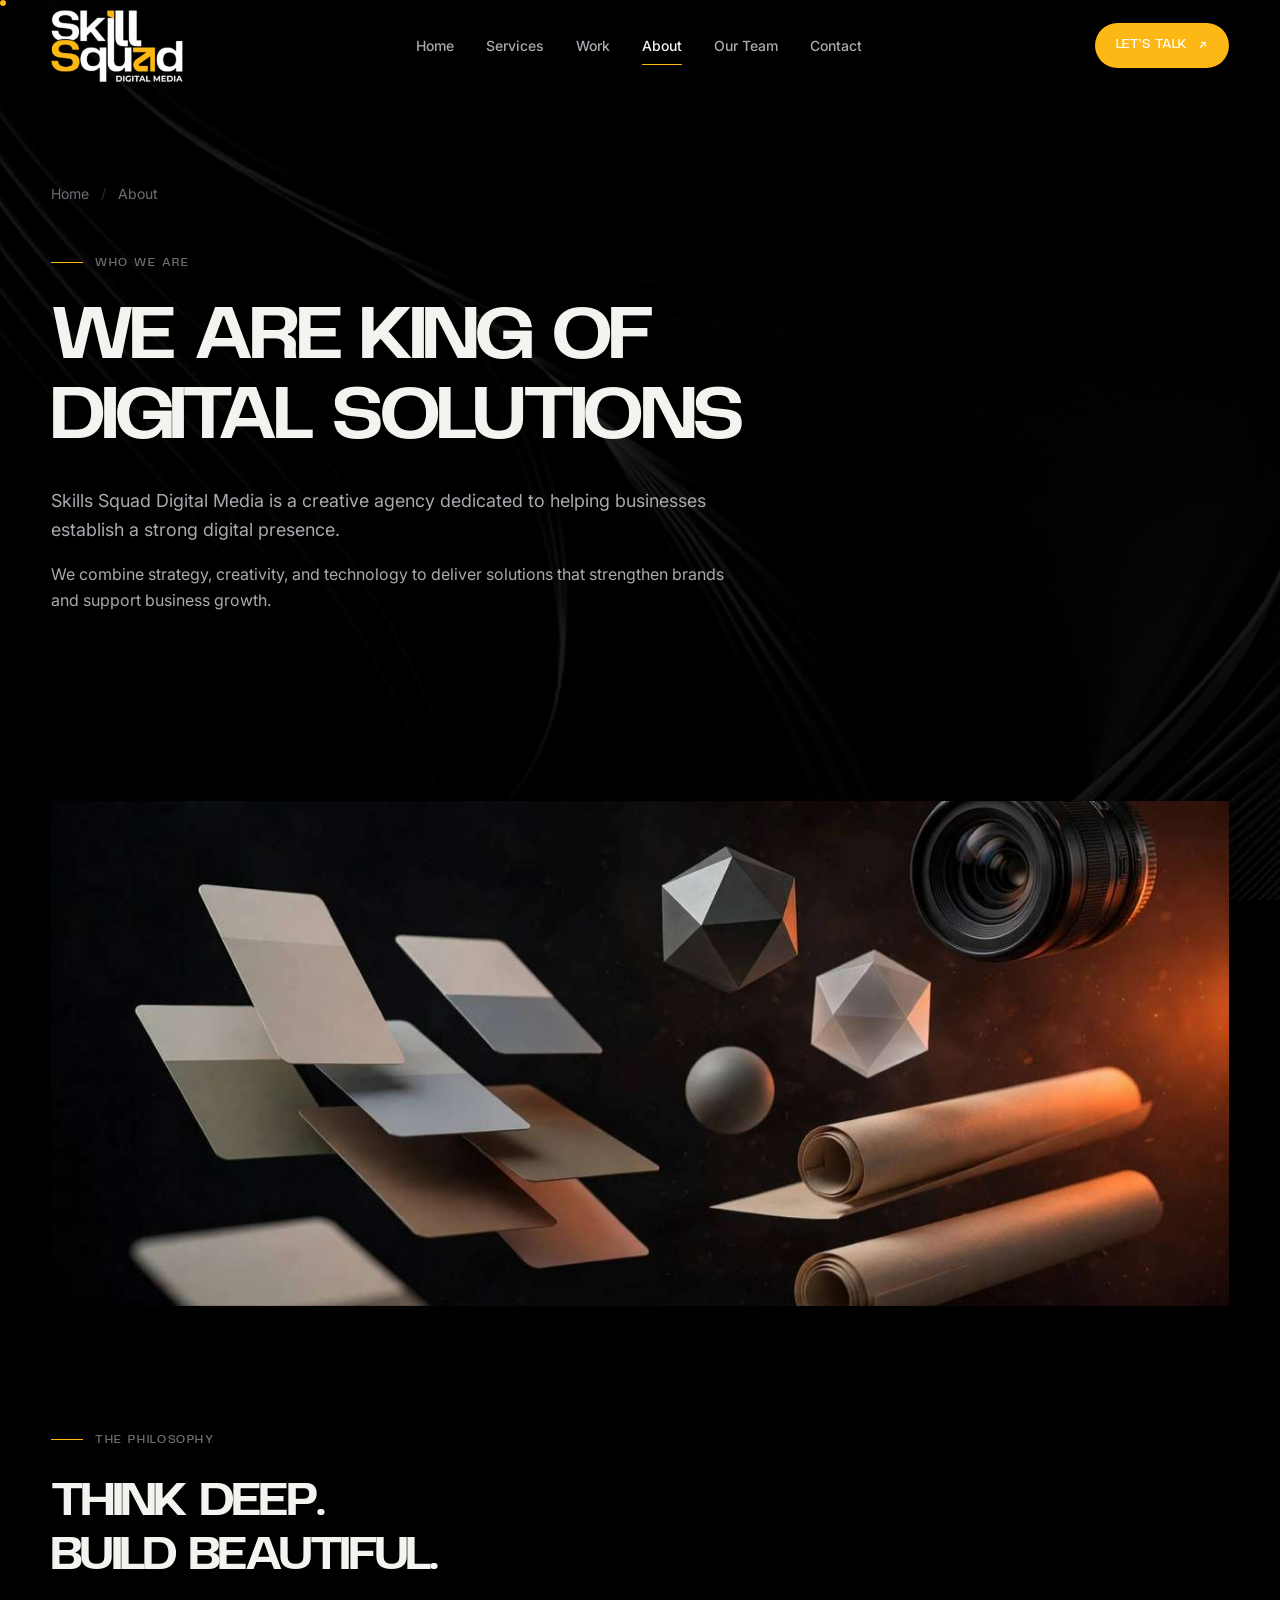
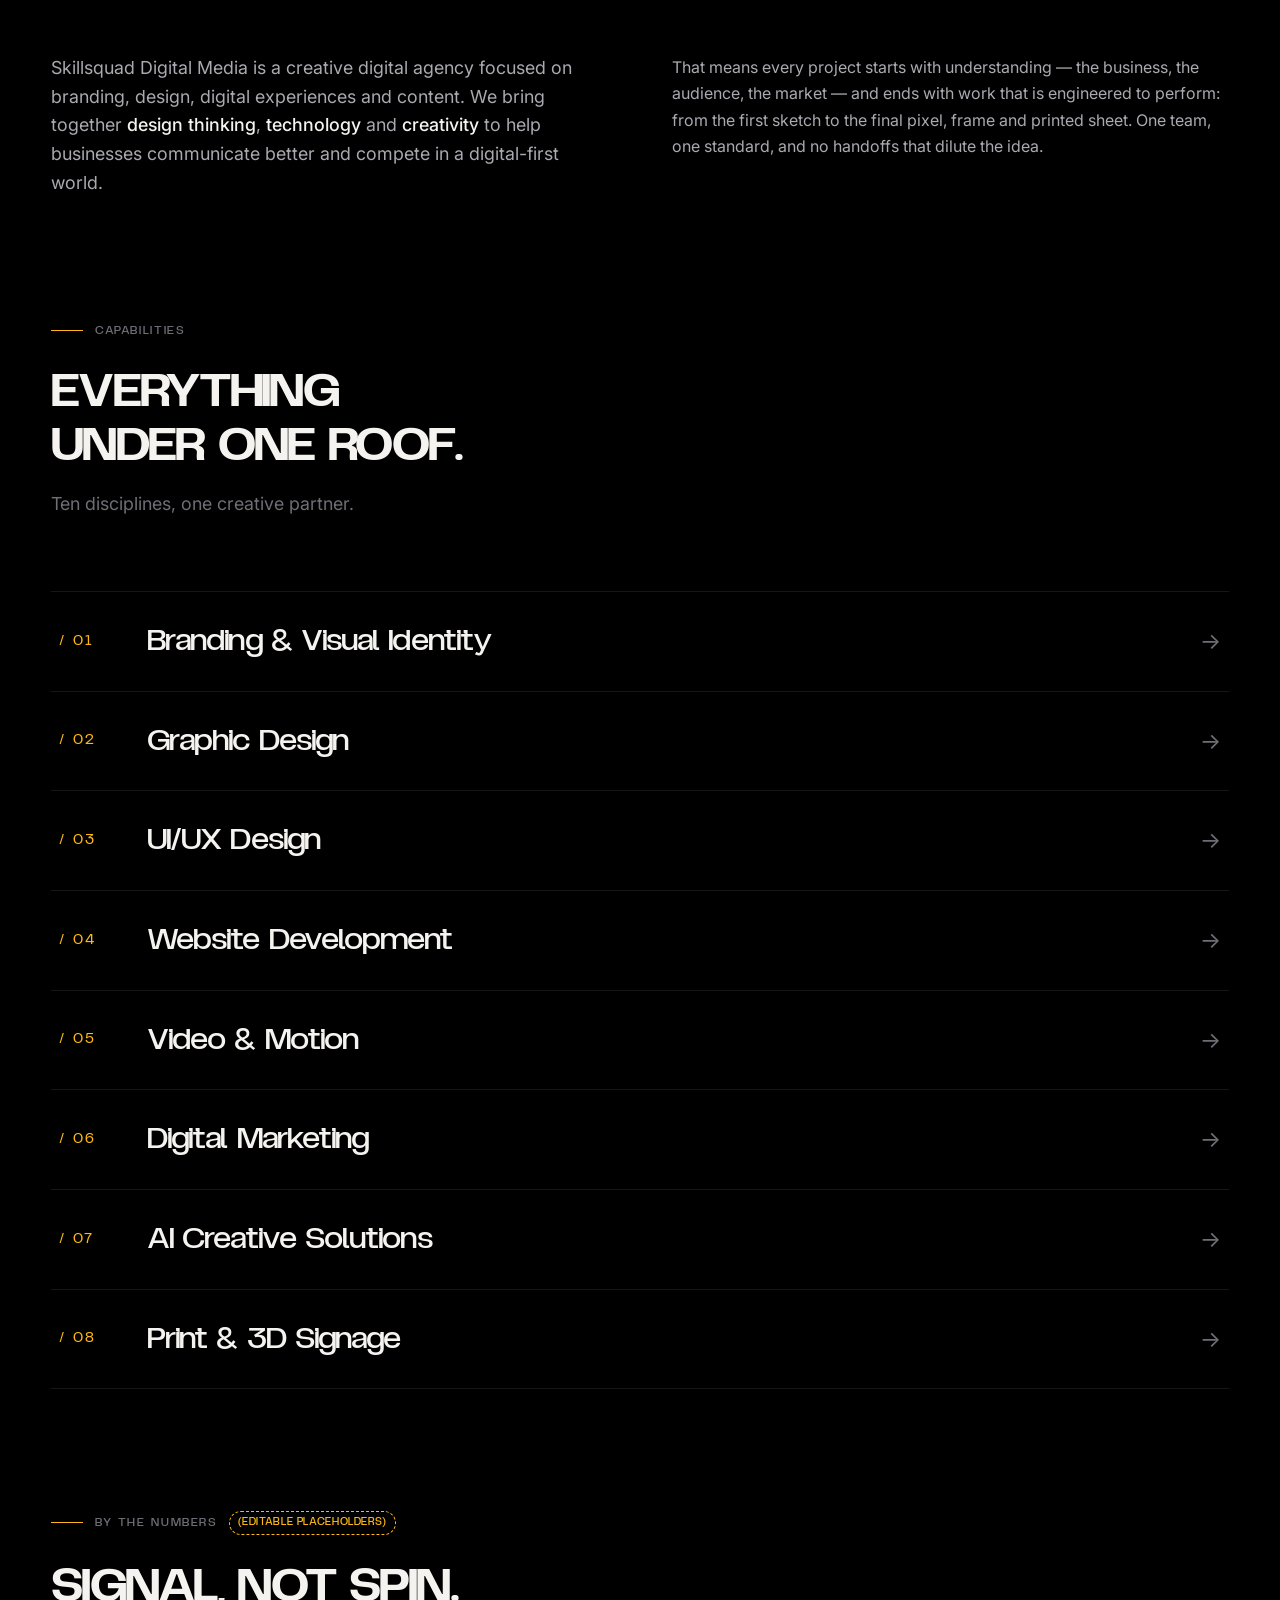
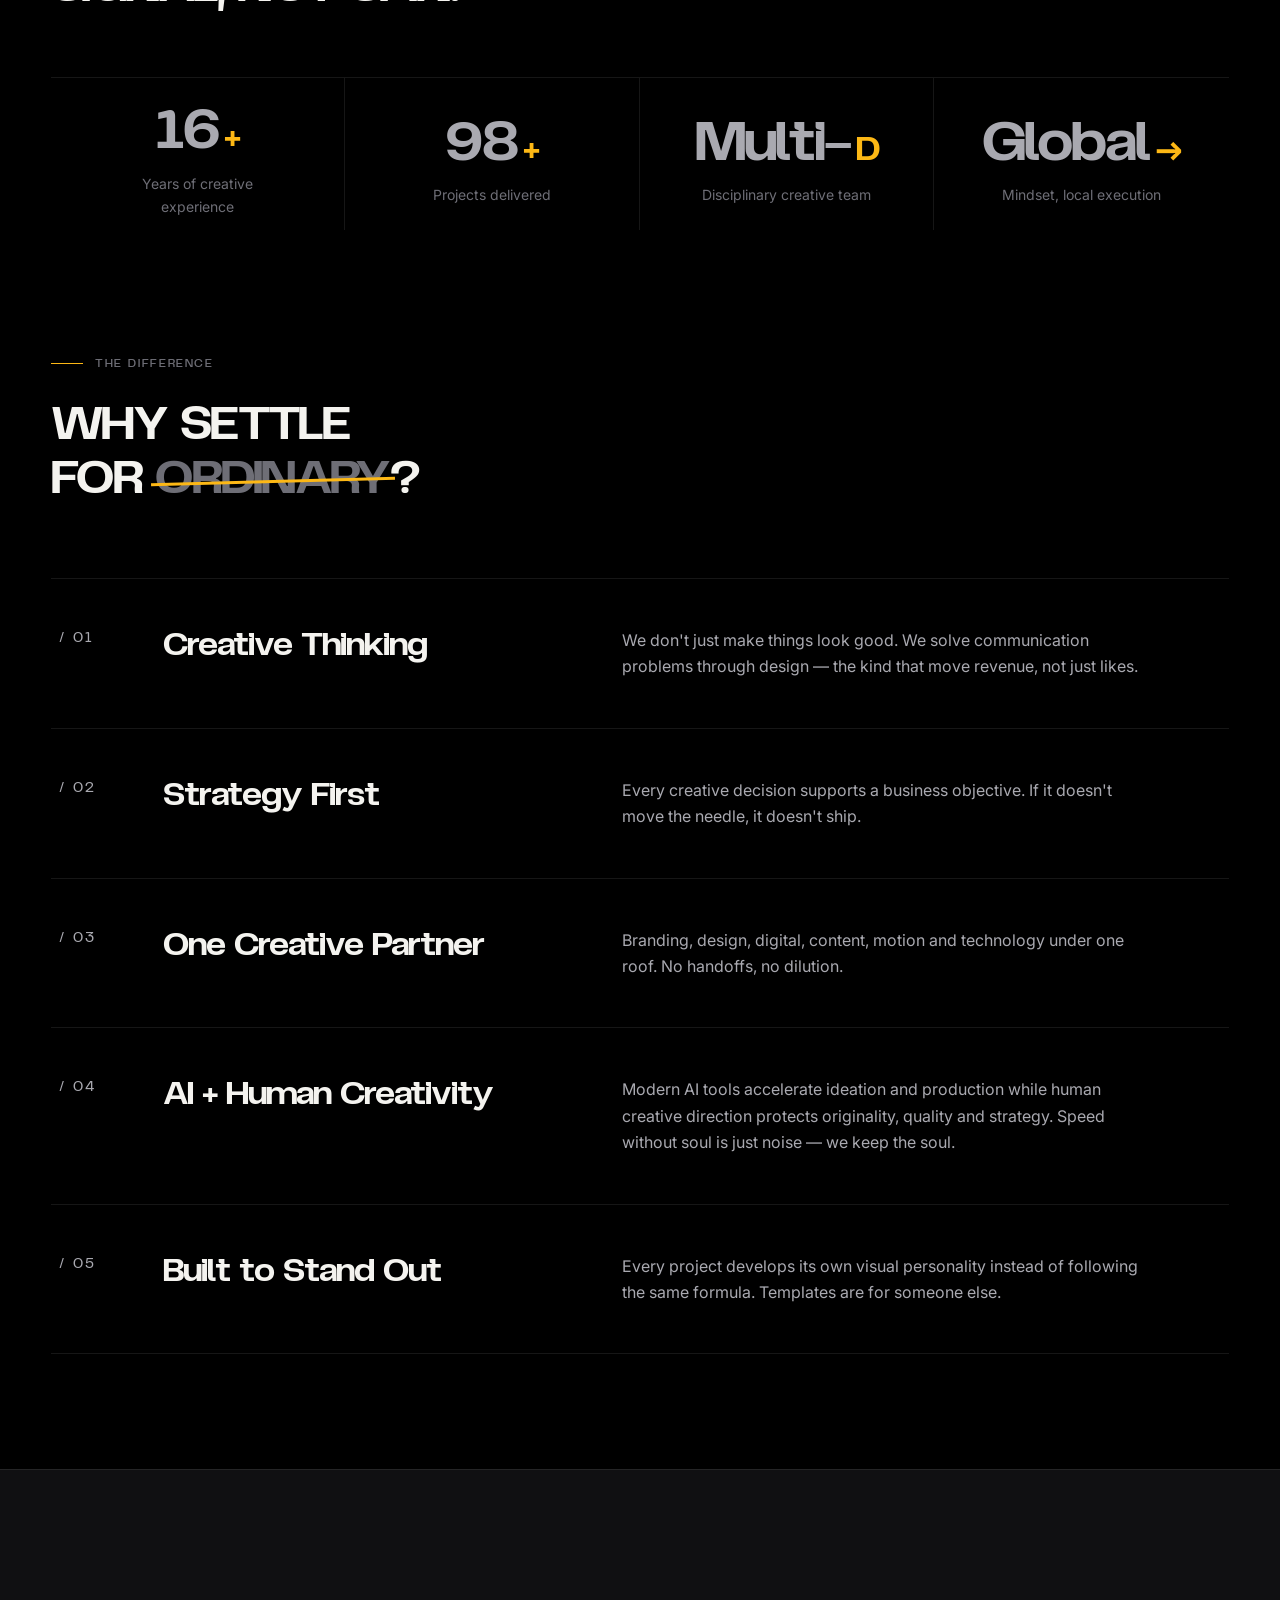
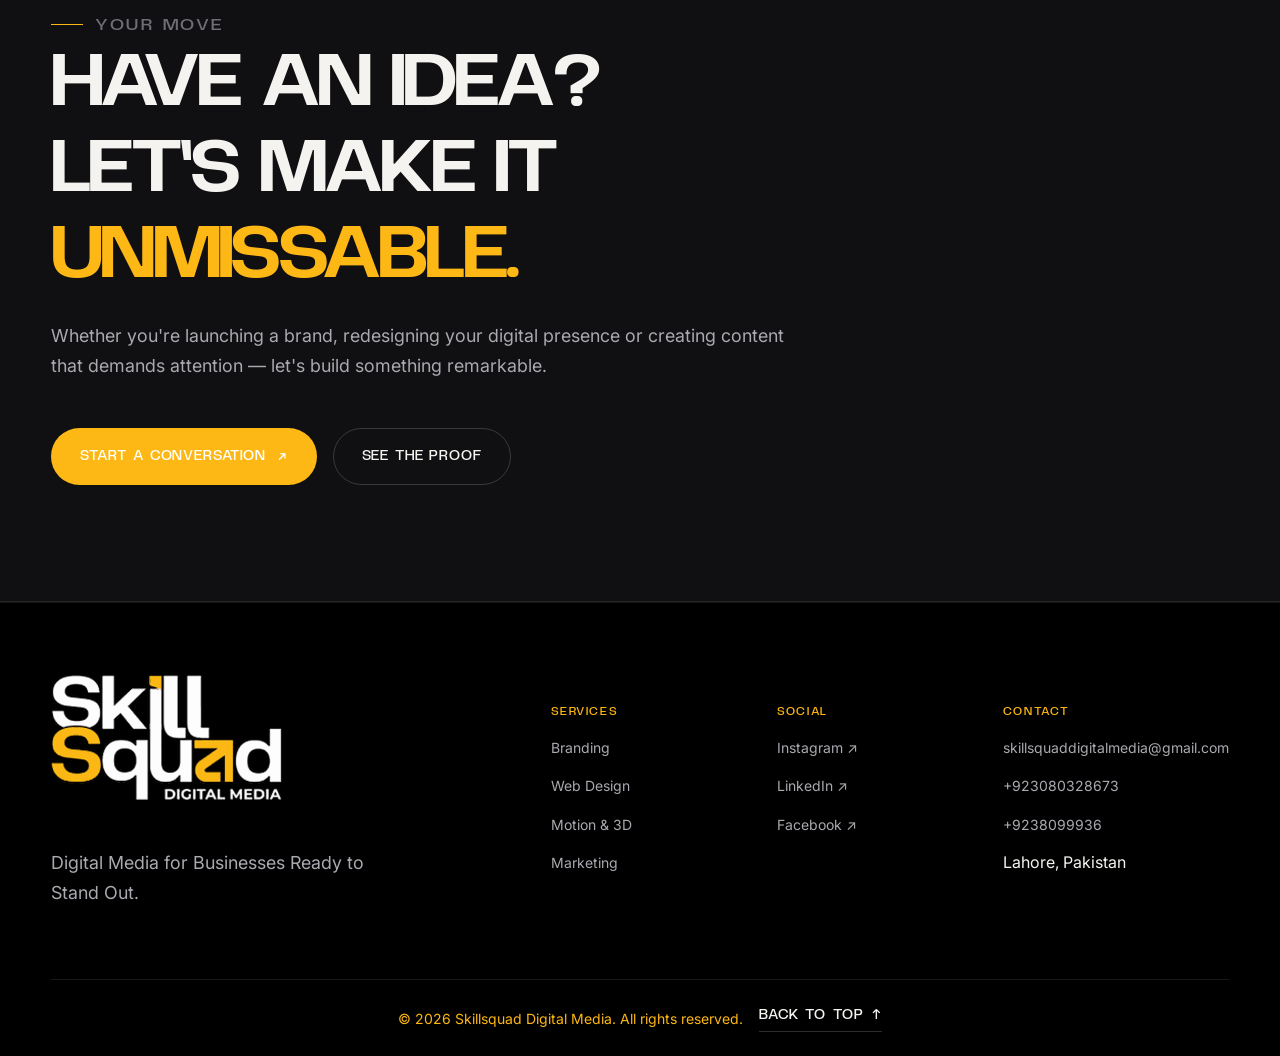
==== commit b481d57a: "SEO: custom domain canonical/OG/sitemap, og:url tags, sitemap dates" ====
--- a/about.html
+++ b/about.html
@@ -5,12 +5,13 @@
   <meta name="viewport" content="width=device-width, initial-scale=1.0">
   <title>About | Skillsquad Digital Media</title>
   <meta name="description" content="Skillsquad Digital Media is a creative team built for the digital age — design thinking, technology and creativity under one roof.">
-  <link rel="canonical" href="https://skillsquad-digital-media.vercel.app/about.html">
+  <link rel="canonical" href="https://www.skillsquaddigitalmedia.com/about.html">
   <meta property="og:type" content="website">
   <meta property="og:site_name" content="Skillsquad Digital Media">
+  <meta property="og:url" content="https://www.skillsquaddigitalmedia.com/about.html">
   <meta property="og:title" content="About | Skillsquad Digital Media">
   <meta property="og:description" content="A creative team built for the digital age — strategy, design and technology under one roof.">
-  <meta property="og:image" content="https://skillsquad-digital-media.vercel.app/assets/img/og-cover.jpg">
+  <meta property="og:image" content="https://www.skillsquaddigitalmedia.com/assets/img/og-cover.jpg">
   <meta name="twitter:card" content="summary_large_image">
   <meta name="theme-color" content="#0a0a0b">
   <link rel="preconnect" href="https://fonts.googleapis.com">
--- a/assets/css/base.css
+++ b/assets/css/base.css
@@ -9,6 +9,7 @@
   -webkit-text-size-adjust: 100%;
 }
 
+html, body { overflow-x: clip; }
 body {
   background: var(--bg);
   color: var(--text);
--- a/assets/css/components.css
+++ b/assets/css/components.css
@@ -130,6 +130,9 @@
 }
 .btn-ghost { border-color: var(--line-strong); color: var(--text); background: transparent; }
 .btn-ghost:hover { border-color: var(--text); background: var(--hover-wash); transform: translateY(-2px); }
+.btn-whatsapp { background: transparent; color: #fff; border: 1px solid rgba(255, 255, 255, 0.85); }
+.btn-whatsapp:hover { background: rgba(255, 255, 255, 0.08); border-color: #fff; color: #fff; transform: translateY(-2px); }
+.btn-whatsapp .wa-icon { width: 1.6em; height: 1.6em; flex-shrink: 0; }
 .btn-light { background: var(--text); color: var(--text-invert); }
 .btn-light:hover { background: #fff; transform: translateY(-2px); box-shadow: var(--shadow-lift); }
 .btn-sm { padding: 0.7rem 1.25rem; font-size: 0.78rem; }
--- a/assets/css/pages.css
+++ b/assets/css/pages.css
@@ -35,7 +35,7 @@
   transform-origin: top;
 }
 .scroll-hint-text {
-  font-size: 0.8rem; letter-spacing: 0.25em; color: var(--text-dim);
+  font-size: 0.8rem; letter-spacing: 0.25em; color: var(--text-3); /* was undefined --text-dim */
   text-transform: uppercase;
 }
 .scroll-hint:hover .scroll-hint-text { color: var(--accent); }
@@ -284,3 +284,13 @@
   .filter-btn, .cap-link, .value-row, .faq-item summary::after,
   .svc-media img, .cap-link .name, .cap-link .arr { transition: none; }
 }
+
+/* ---------- Small phones (<=480px): stack tight two-column bits ---------- */
+@media (max-width: 480px) {
+  .svc-list { grid-template-columns: 1fr; }
+  .contact-lines > div { grid-template-columns: 1fr; gap: var(--sp-1); }
+  .cap-link { grid-template-columns: 2.75rem 1fr 1.5rem; gap: var(--sp-3); }
+  .value-row { padding: var(--sp-5) 0; }
+  .page-hero .lead { font-size: 1rem; }
+  .filter-btn { padding: var(--sp-2) var(--sp-4); }
+}
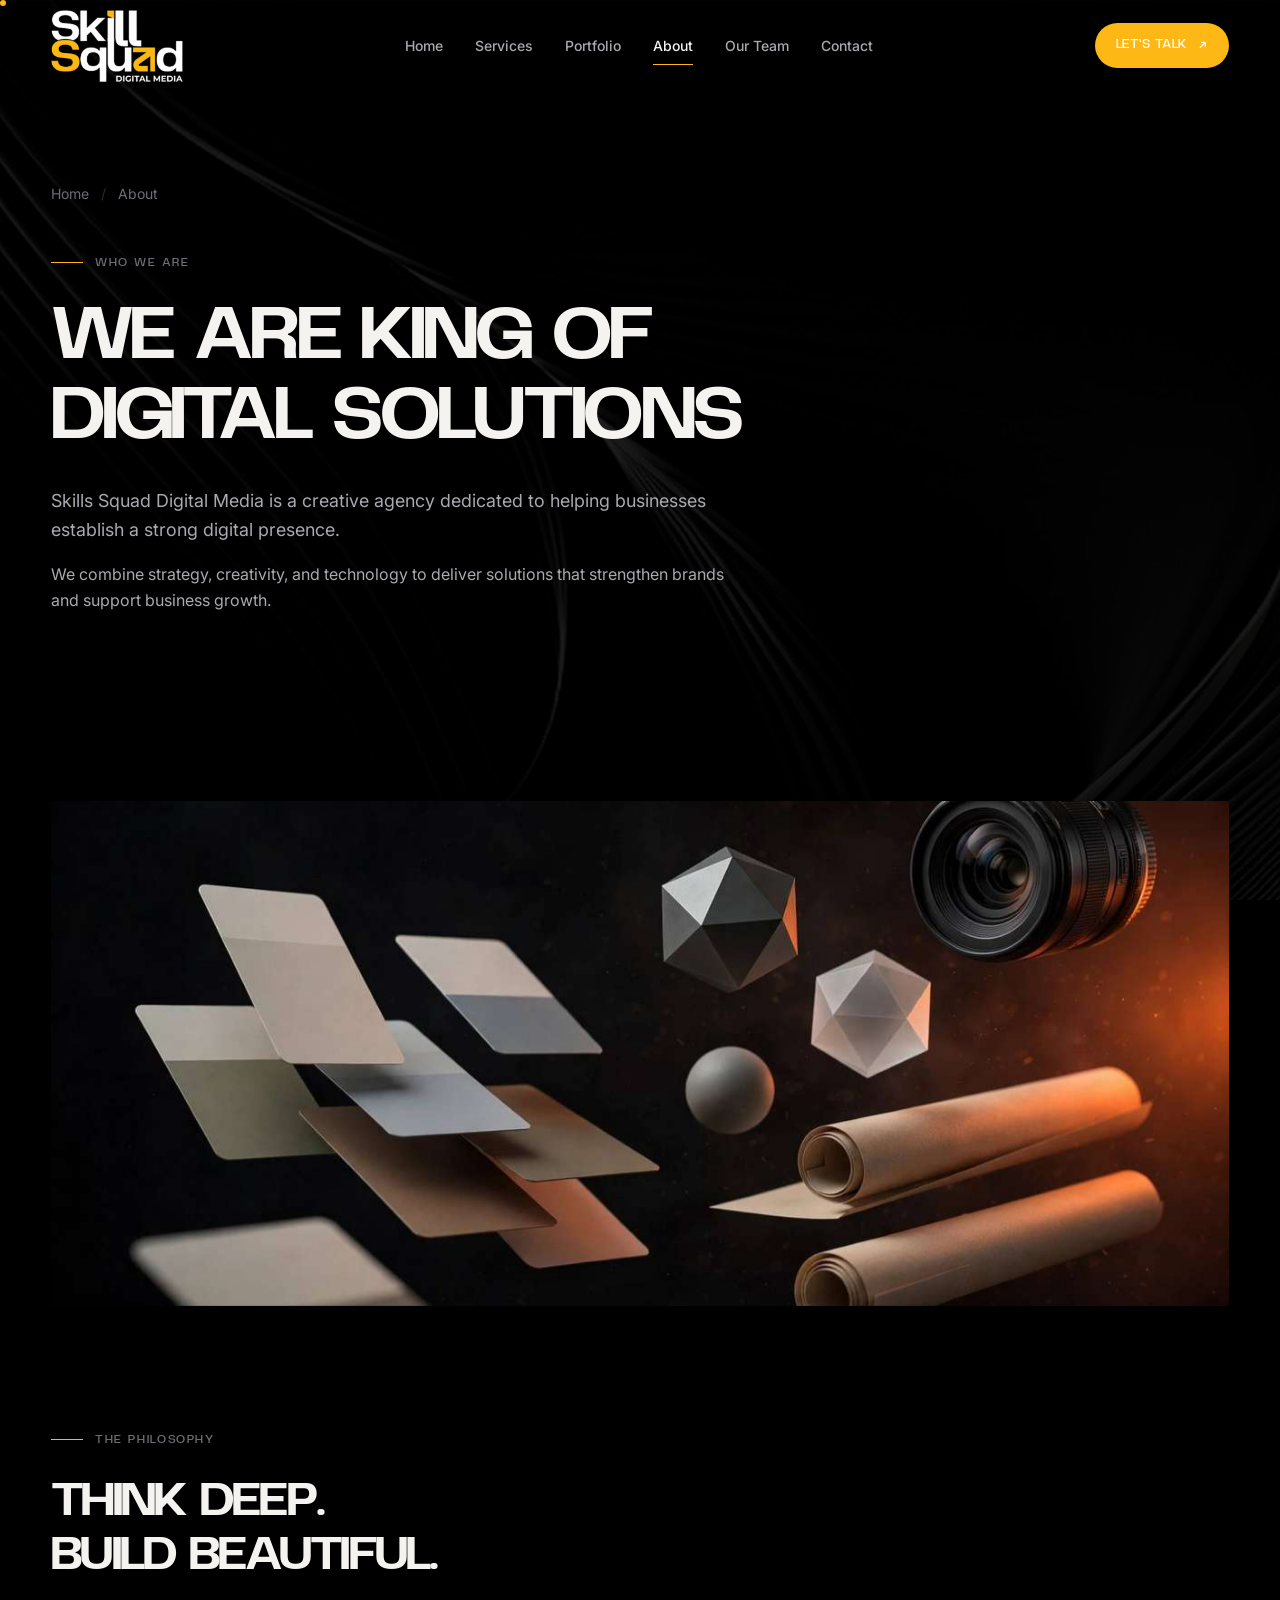
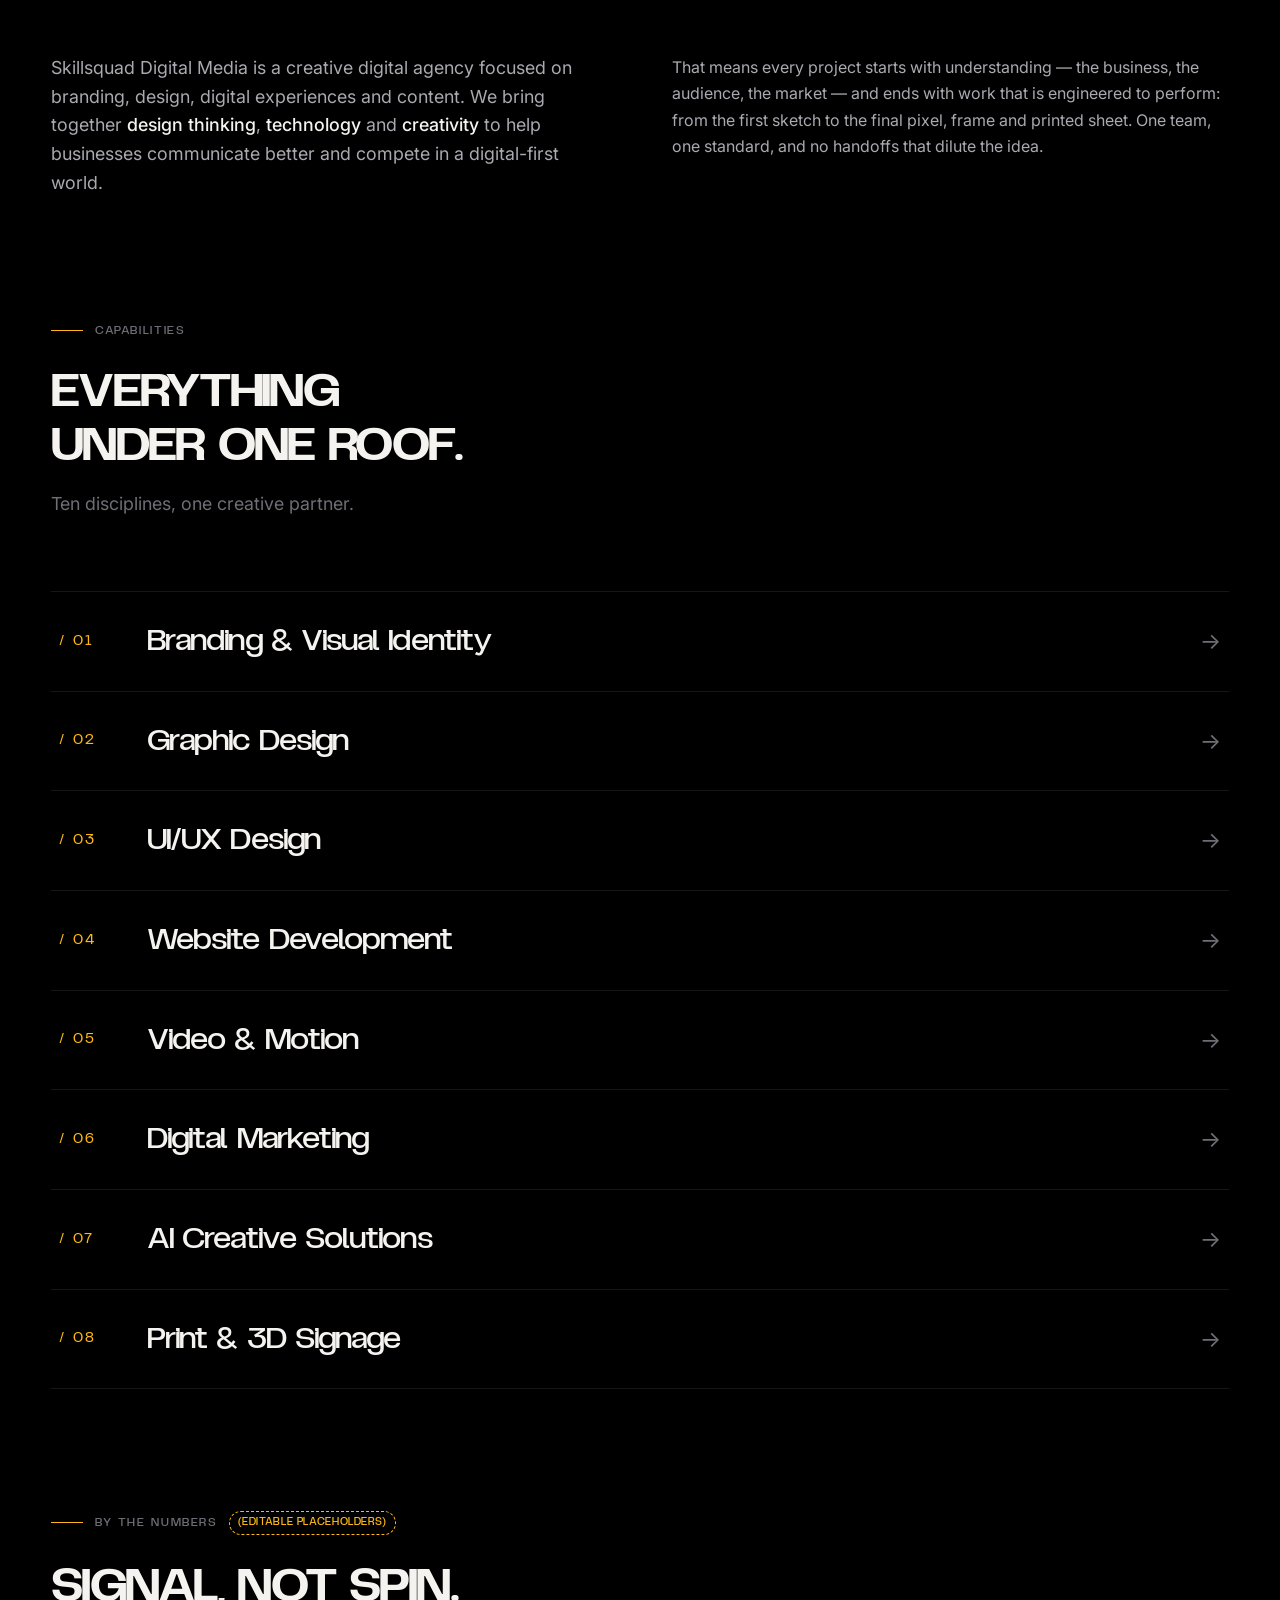
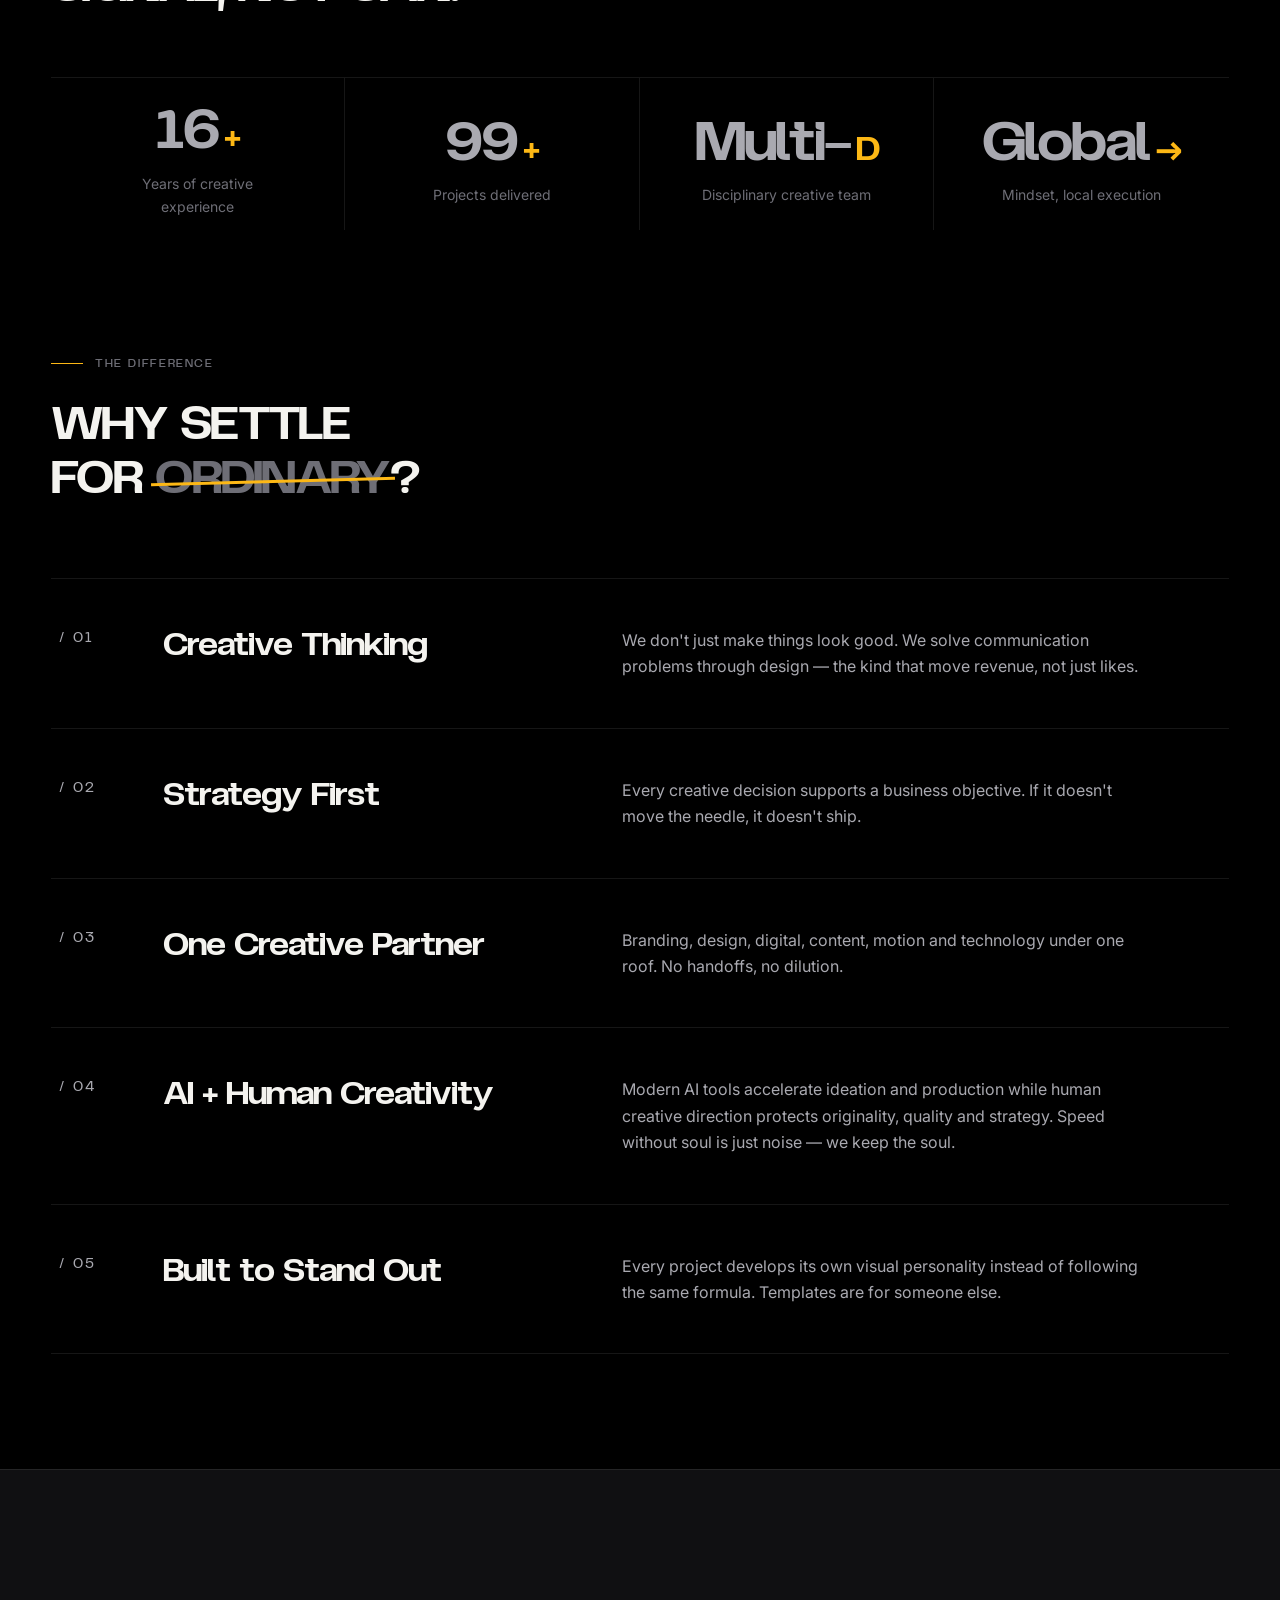
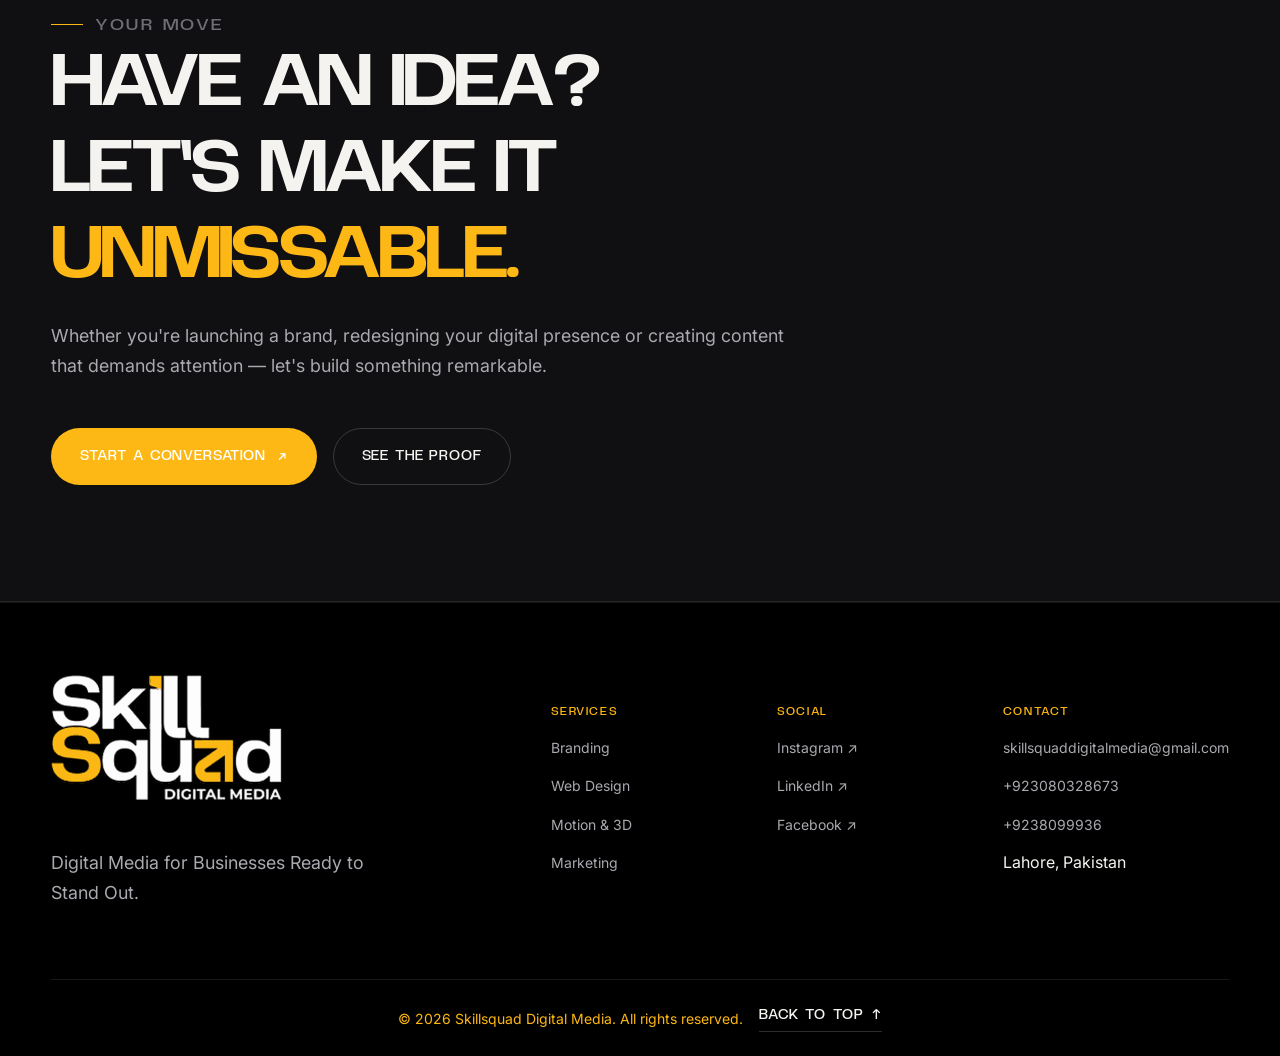
==== commit e1589775: "Rename Work nav to Portfolio (nav, title, breadcrumb)" ====
--- a/about.html
+++ b/about.html
@@ -36,7 +36,7 @@
     <nav class="nav-links" aria-label="Primary">
       <a href="index.html">Home</a>
       <a href="services.html">Services</a>
-      <a href="work.html">Work</a>
+      <a href="work.html">Portfolio</a>
       <a href="about.html" aria-current="page">About</a>
       <a href="index.html#team">Our Team</a>
       <a href="contact.html">Contact</a>
@@ -51,7 +51,7 @@
   <nav aria-label="Mobile">
     <a class="mlink" href="index.html"><span class="idx">01</span>Home</a>
     <a class="mlink" href="services.html"><span class="idx">02</span>Services</a>
-    <a class="mlink" href="work.html"><span class="idx">03</span>Work</a>
+    <a class="mlink" href="work.html"><span class="idx">03</span>Portfolio</a>
     <a class="mlink" href="about.html"><span class="idx">04</span>About</a>
     <a class="mlink" href="index.html#team"><span class="idx">05</span>Our Team</a>
     <a class="mlink" href="contact.html"><span class="idx">06</span>Contact</a>
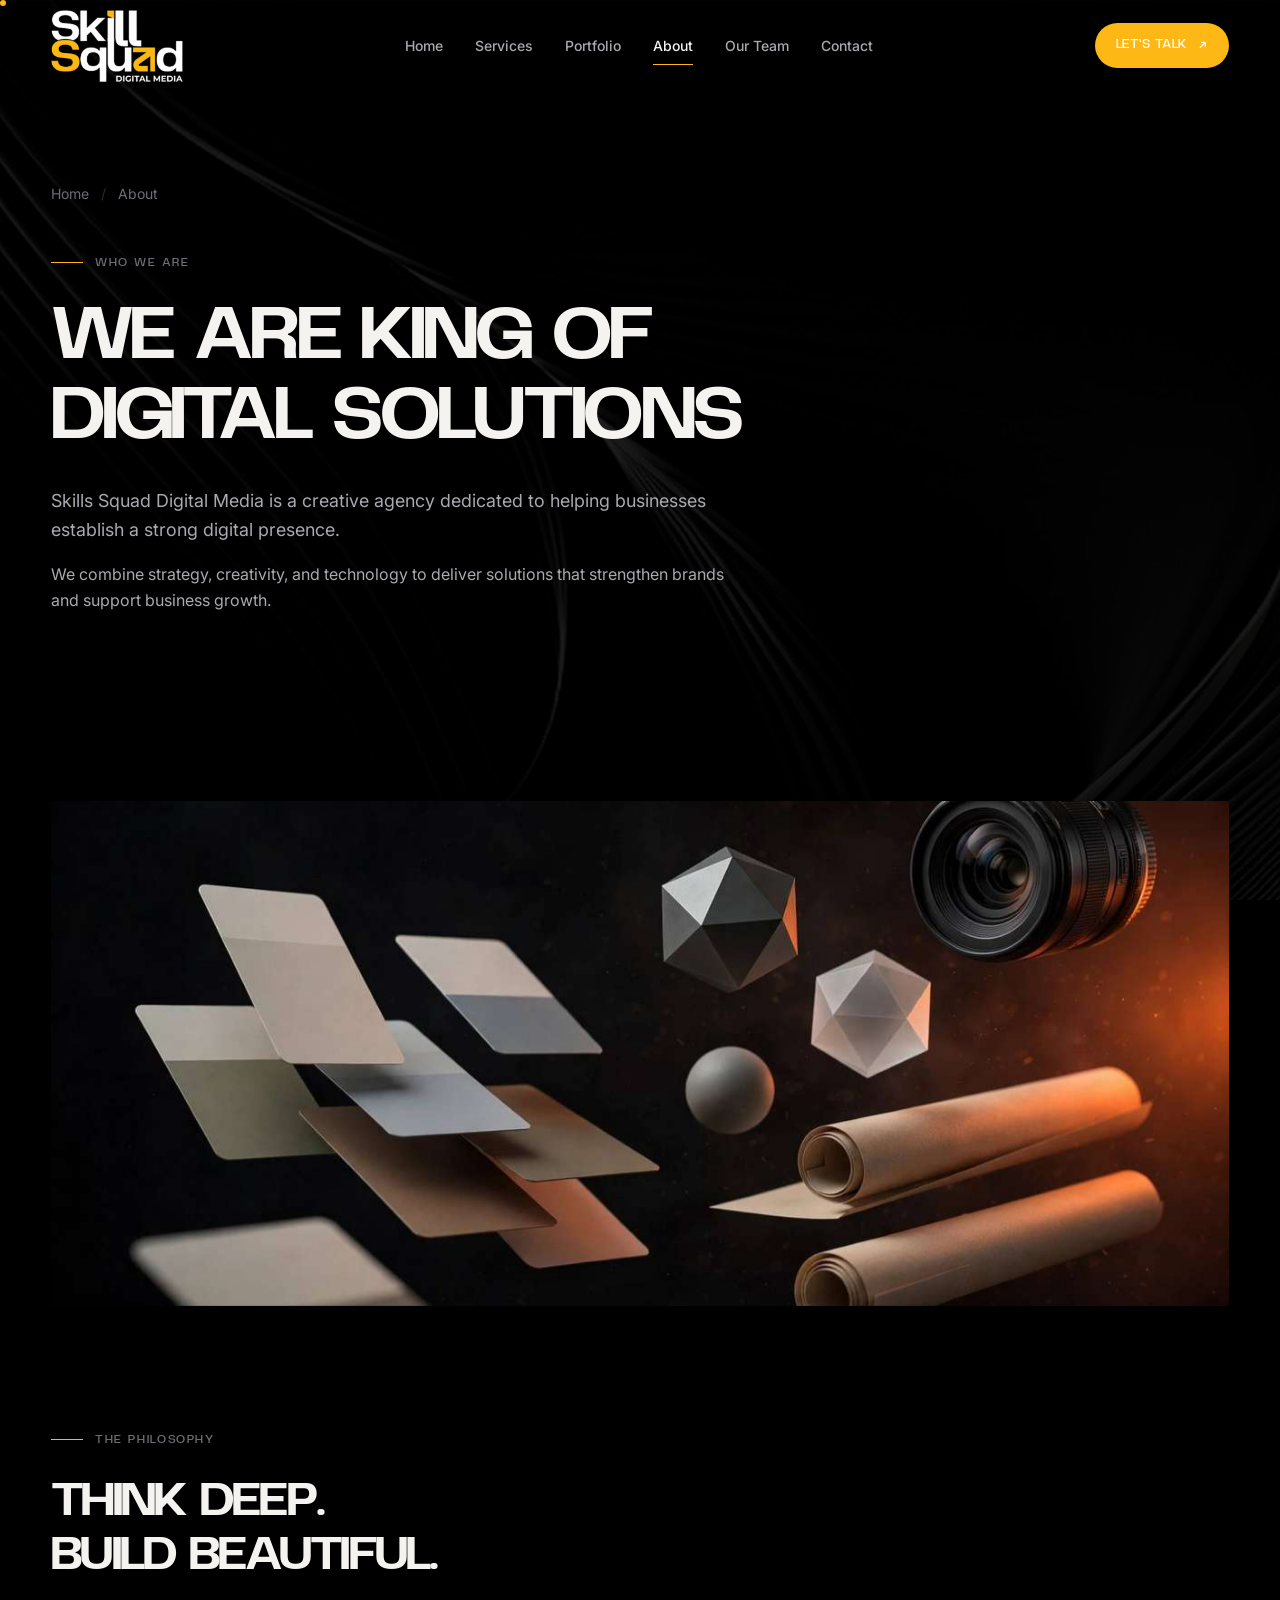
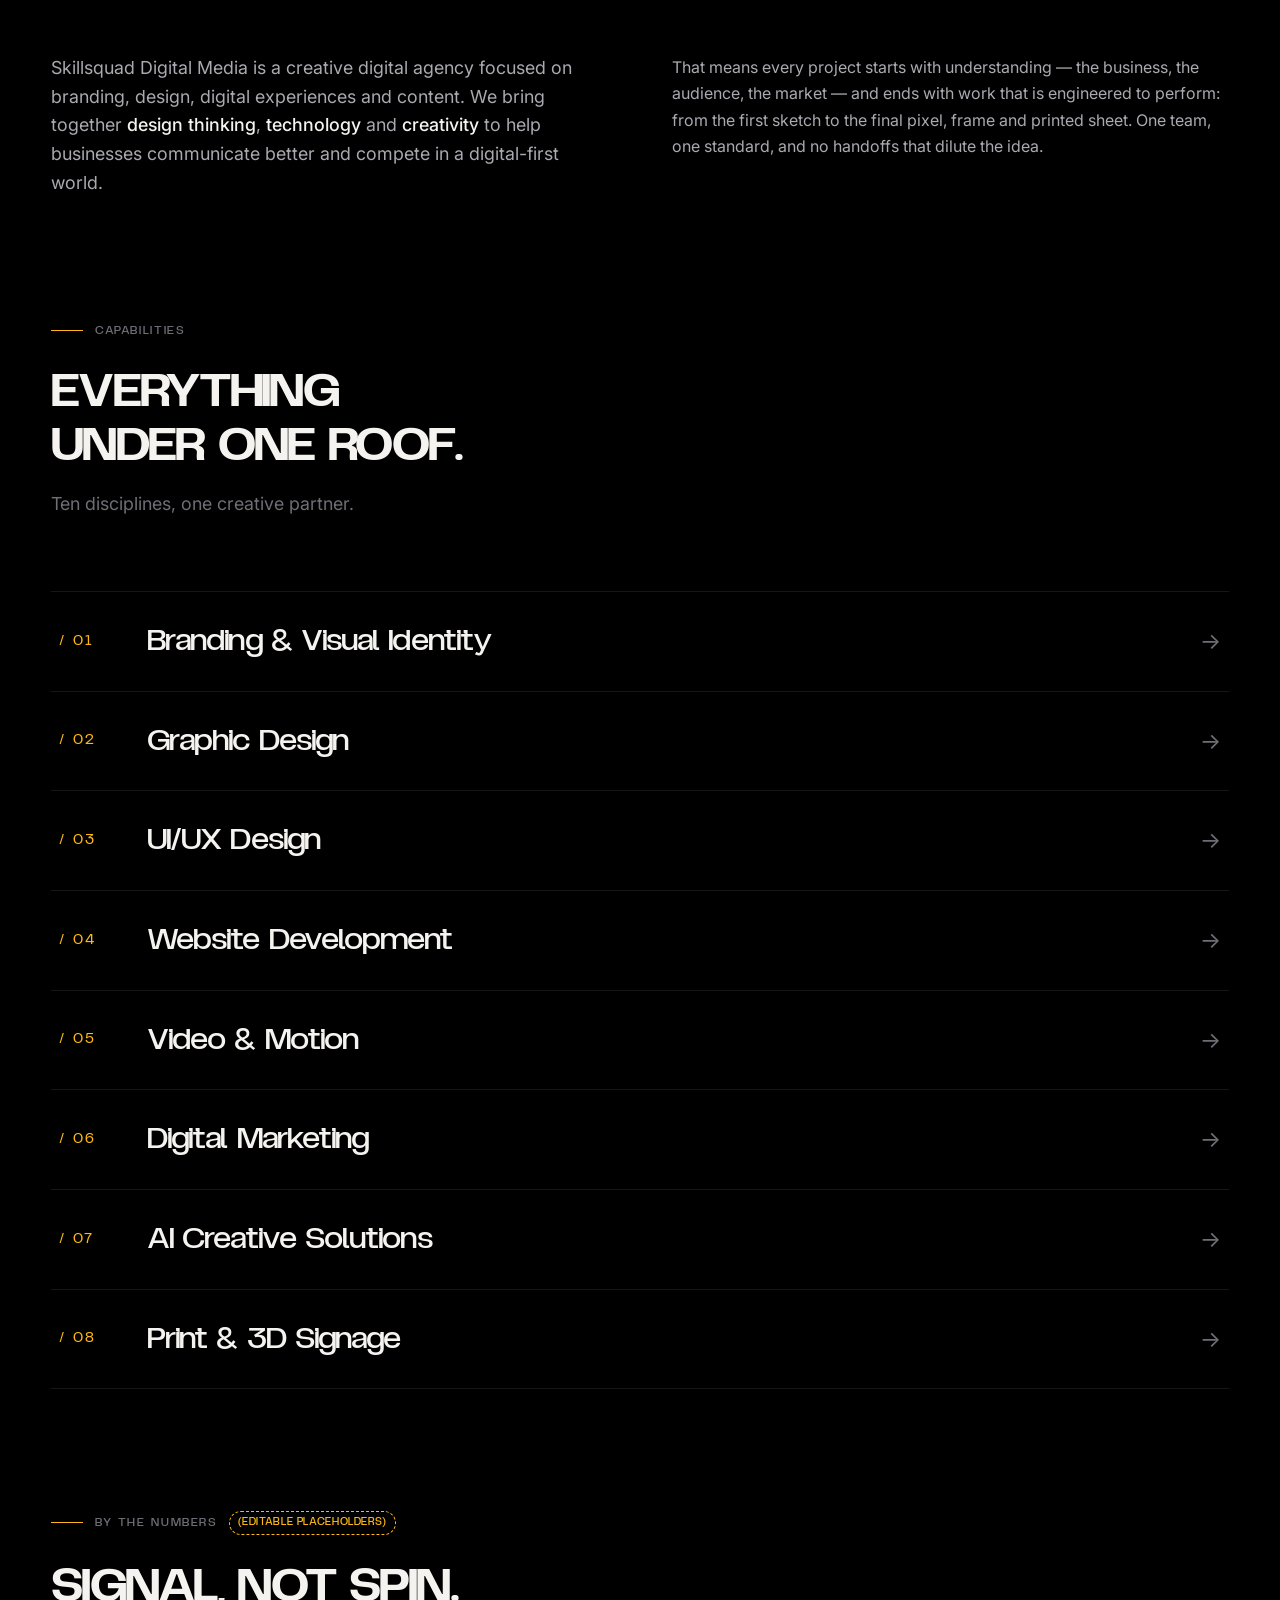
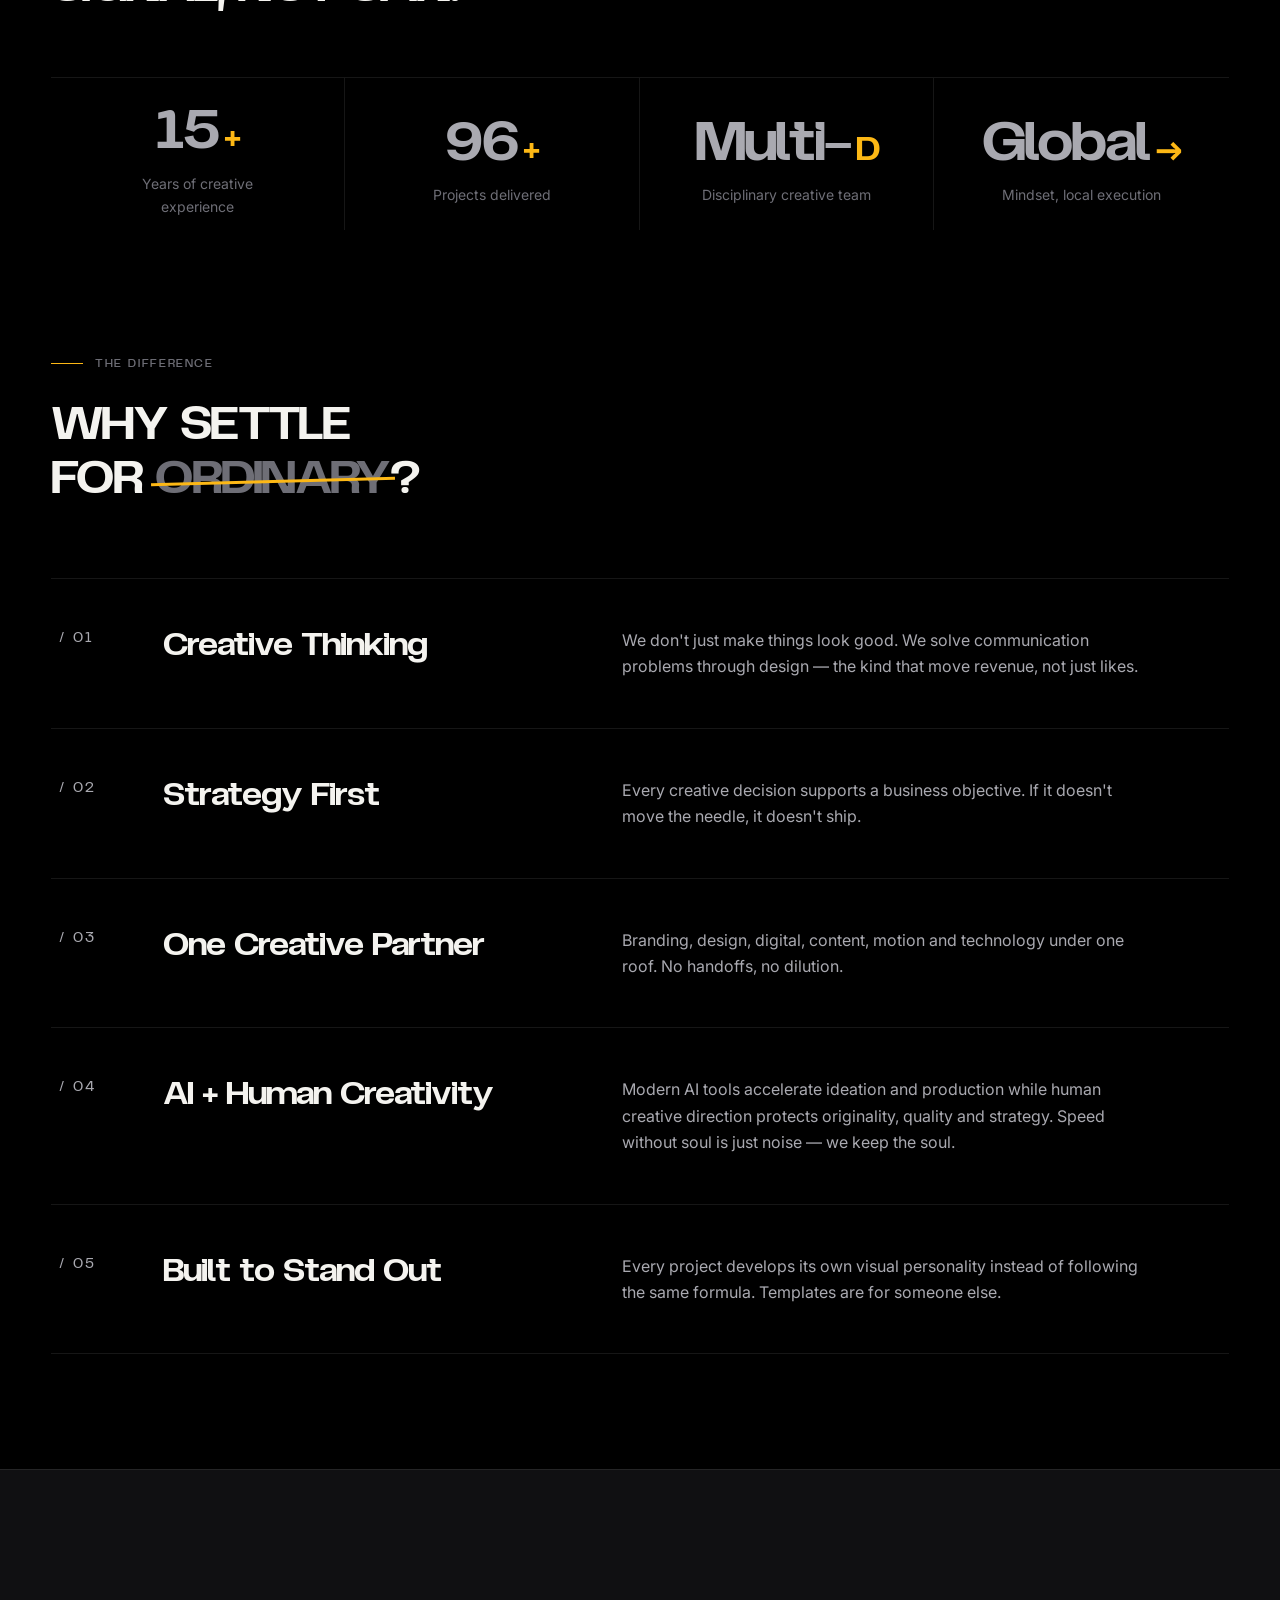
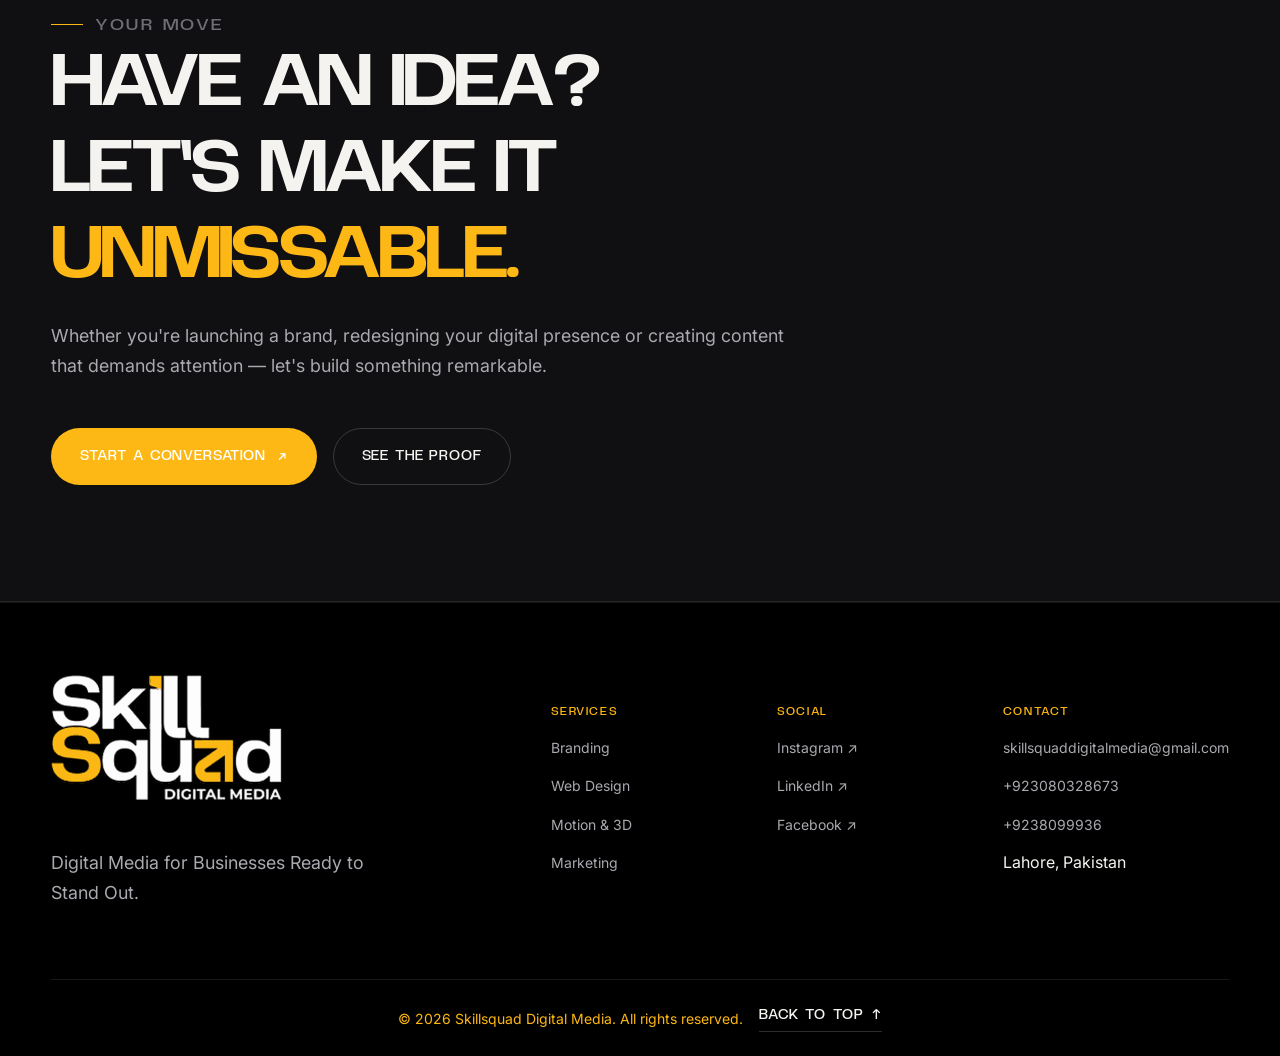
==== commit 27802d3a: "Clean URLs part 1/2" ====
--- a/about.html
+++ b/about.html
@@ -5,10 +5,10 @@
   <meta name="viewport" content="width=device-width, initial-scale=1.0">
   <title>About | Skillsquad Digital Media</title>
   <meta name="description" content="Skillsquad Digital Media is a creative team built for the digital age — design thinking, technology and creativity under one roof.">
-  <link rel="canonical" href="https://www.skillsquaddigitalmedia.com/about.html">
+  <link rel="canonical" href="https://www.skillsquaddigitalmedia.com/about">
   <meta property="og:type" content="website">
   <meta property="og:site_name" content="Skillsquad Digital Media">
-  <meta property="og:url" content="https://www.skillsquaddigitalmedia.com/about.html">
+  <meta property="og:url" content="https://www.skillsquaddigitalmedia.com/about">
   <meta property="og:title" content="About | Skillsquad Digital Media">
   <meta property="og:description" content="A creative team built for the digital age — strategy, design and technology under one roof.">
   <meta property="og:image" content="https://www.skillsquaddigitalmedia.com/assets/img/og-cover.jpg">
@@ -30,35 +30,35 @@
 <!-- ================= NAVIGATION ================= -->
 <header class="site-nav">
   <div class="container nav-inner">
-    <a class="brand" href="index.html" aria-label="Skillsquad Digital Media — home">
+    <a class="brand" href="/" aria-label="Skillsquad Digital Media — home">
       <img src="assets/img/logo.png" alt="Skillsquad Digital Media" width="287" height="161">
     </a>
     <nav class="nav-links" aria-label="Primary">
-      <a href="index.html">Home</a>
-      <a href="services.html">Services</a>
-      <a href="work.html">Portfolio</a>
-      <a href="about.html" aria-current="page">About</a>
-      <a href="index.html#team">Our Team</a>
-      <a href="contact.html">Contact</a>
+      <a href="/">Home</a>
+      <a href="/services">Services</a>
+      <a href="/work">Portfolio</a>
+      <a href="/about" aria-current="page">About</a>
+      <a href="/#team">Our Team</a>
+      <a href="/contact">Contact</a>
     </nav>
     <div class="nav-cta">
-      <a class="btn btn-primary btn-sm" href="contact.html" data-magnetic><span class="btn-label">Let's Talk</span> <span class="arr" aria-hidden="true">↗</span></a>
+      <a class="btn btn-primary btn-sm" href="/contact" data-magnetic><span class="btn-label">Let's Talk</span> <span class="arr" aria-hidden="true">↗</span></a>
       <button class="nav-burger" aria-label="Open menu" aria-expanded="false" aria-controls="mobileMenu"><span></span><span></span><span></span></button>
     </div>
   </div>
 </header>
 <div class="mobile-menu" id="mobileMenu">
   <nav aria-label="Mobile">
-    <a class="mlink" href="index.html"><span class="idx">01</span>Home</a>
-    <a class="mlink" href="services.html"><span class="idx">02</span>Services</a>
-    <a class="mlink" href="work.html"><span class="idx">03</span>Portfolio</a>
-    <a class="mlink" href="about.html"><span class="idx">04</span>About</a>
-    <a class="mlink" href="index.html#team"><span class="idx">05</span>Our Team</a>
-    <a class="mlink" href="contact.html"><span class="idx">06</span>Contact</a>
+    <a class="mlink" href="/"><span class="idx">01</span>Home</a>
+    <a class="mlink" href="/services"><span class="idx">02</span>Services</a>
+    <a class="mlink" href="/work"><span class="idx">03</span>Portfolio</a>
+    <a class="mlink" href="/about"><span class="idx">04</span>About</a>
+    <a class="mlink" href="/#team"><span class="idx">05</span>Our Team</a>
+    <a class="mlink" href="/contact"><span class="idx">06</span>Contact</a>
   </nav>
   <div class="mfoot">
     <span>Digital Media for Businesses Ready to Stand Out.</span>
-    <a href="contact.html" class="link-arrow">Let's Talk <span aria-hidden="true">↗</span></a>
+    <a href="/contact" class="link-arrow">Let's Talk <span aria-hidden="true">↗</span></a>
   </div>
 </div>
 
@@ -68,7 +68,7 @@
   <section class="page-hero section" aria-labelledby="pageH">
     <div class="container">
       <nav class="breadcrumb" aria-label="Breadcrumb" data-reveal="none">
-        <a href="index.html">Home</a><span class="sep" aria-hidden="true">/</span><span aria-current="page">About</span>
+        <a href="/">Home</a><span class="sep" aria-hidden="true">/</span><span aria-current="page">About</span>
       </nav>
       <p class="label" data-reveal="none" style="margin-top: var(--sp-8)">Who We Are</p>
       <h1 id="pageH" data-reveal="none" style="margin-top: var(--sp-5); font-size: var(--fs-display);">WE ARE KING OF DIGITAL SOLUTIONS</h1>
@@ -127,14 +127,14 @@
         <p class="support" data-reveal>Ten disciplines, one creative partner.</p>
       </div>
       <div class="cap-list" data-reveal>
-        <a class="cap-link" href="services.html#branding"><span class="num">/ 01</span><span class="name">Branding &amp; Visual Identity</span><span class="arr" aria-hidden="true">→</span></a>
-        <a class="cap-link" href="services.html#graphic"><span class="num">/ 02</span><span class="name">Graphic Design</span><span class="arr" aria-hidden="true">→</span></a>
-        <a class="cap-link" href="services.html#uiux"><span class="num">/ 03</span><span class="name">UI/UX Design</span><span class="arr" aria-hidden="true">→</span></a>
-        <a class="cap-link" href="services.html#web"><span class="num">/ 04</span><span class="name">Website Development</span><span class="arr" aria-hidden="true">→</span></a>
-        <a class="cap-link" href="services.html#motion"><span class="num">/ 05</span><span class="name">Video &amp; Motion</span><span class="arr" aria-hidden="true">→</span></a>
-        <a class="cap-link" href="services.html#marketing"><span class="num">/ 06</span><span class="name">Digital Marketing</span><span class="arr" aria-hidden="true">→</span></a>
-        <a class="cap-link" href="services.html#ai"><span class="num">/ 07</span><span class="name">AI Creative Solutions</span><span class="arr" aria-hidden="true">→</span></a>
-        <a class="cap-link" href="services.html#print"><span class="num">/ 08</span><span class="name">Print &amp; 3D Signage</span><span class="arr" aria-hidden="true">→</span></a>
+        <a class="cap-link" href="/services#branding"><span class="num">/ 01</span><span class="name">Branding &amp; Visual Identity</span><span class="arr" aria-hidden="true">→</span></a>
+        <a class="cap-link" href="/services#graphic"><span class="num">/ 02</span><span class="name">Graphic Design</span><span class="arr" aria-hidden="true">→</span></a>
+        <a class="cap-link" href="/services#uiux"><span class="num">/ 03</span><span class="name">UI/UX Design</span><span class="arr" aria-hidden="true">→</span></a>
+        <a class="cap-link" href="/services#web"><span class="num">/ 04</span><span class="name">Website Development</span><span class="arr" aria-hidden="true">→</span></a>
+        <a class="cap-link" href="/services#motion"><span class="num">/ 05</span><span class="name">Video &amp; Motion</span><span class="arr" aria-hidden="true">→</span></a>
+        <a class="cap-link" href="/services#marketing"><span class="num">/ 06</span><span class="name">Digital Marketing</span><span class="arr" aria-hidden="true">→</span></a>
+        <a class="cap-link" href="/services#ai"><span class="num">/ 07</span><span class="name">AI Creative Solutions</span><span class="arr" aria-hidden="true">→</span></a>
+        <a class="cap-link" href="/services#print"><span class="num">/ 08</span><span class="name">Print &amp; 3D Signage</span><span class="arr" aria-hidden="true">→</span></a>
       </div>
     </div>
   </section>
@@ -213,8 +213,8 @@
       <h2 id="ctaH" data-reveal>HAVE AN IDEA?<br>LET'S MAKE IT <span class="accent-word">UNMISSABLE.</span></h2>
       <p data-reveal>Whether you're launching a brand, redesigning your digital presence or creating content that demands attention — let's build something remarkable.</p>
       <div class="btn-row" data-reveal>
-        <a class="btn btn-primary" href="contact.html" data-magnetic><span class="btn-label">Start a Conversation</span> <span class="arr" aria-hidden="true">↗</span></a>
-        <a class="btn btn-ghost" href="work.html" data-magnetic><span class="btn-label">See The Proof</span></a>
+        <a class="btn btn-primary" href="/contact" data-magnetic><span class="btn-label">Start a Conversation</span> <span class="arr" aria-hidden="true">↗</span></a>
+        <a class="btn btn-ghost" href="/work" data-magnetic><span class="btn-label">See The Proof</span></a>
       </div>
     </div>
   </section>
@@ -231,7 +231,7 @@
       </div>
       <div class="footer-grid">
       <nav aria-label="Footer — services"><h4>Services</h4>
-        <ul><li><a href="services.html#branding">Branding</a></li><li><a href="services.html#web">Web Design</a></li><li><a href="services.html#motion">Motion &amp; 3D</a></li><li><a href="services.html#marketing">Marketing</a></li></ul>
+        <ul><li><a href="/services#branding">Branding</a></li><li><a href="/services#web">Web Design</a></li><li><a href="/services#motion">Motion &amp; 3D</a></li><li><a href="/services#marketing">Marketing</a></li></ul>
       </nav>
       <nav aria-label="Footer — social"><h4>Social</h4>
         <ul><li><a data-social="instagram" href="#">Instagram ↗</a></li><li><a data-social="linkedin" href="#">LinkedIn ↗</a></li><li><a data-social="facebook" href="#">Facebook ↗</a></li></ul>
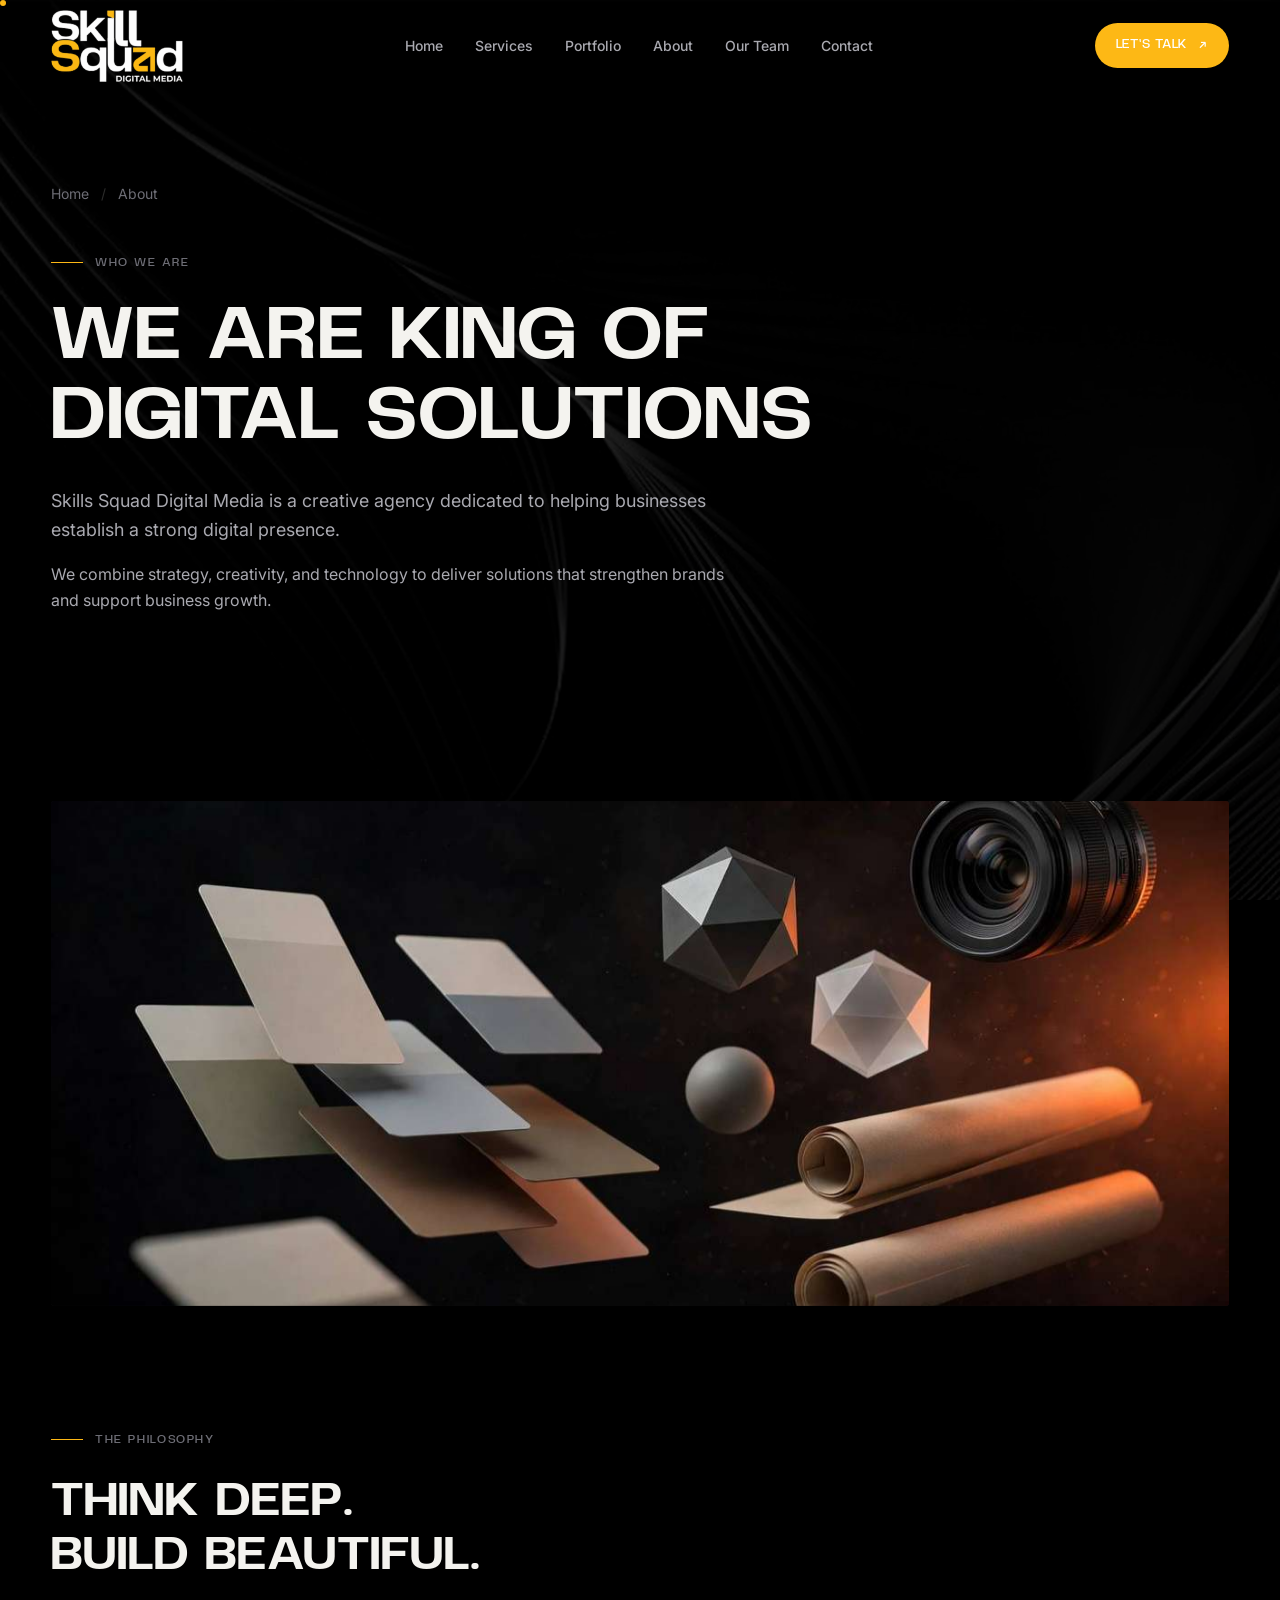
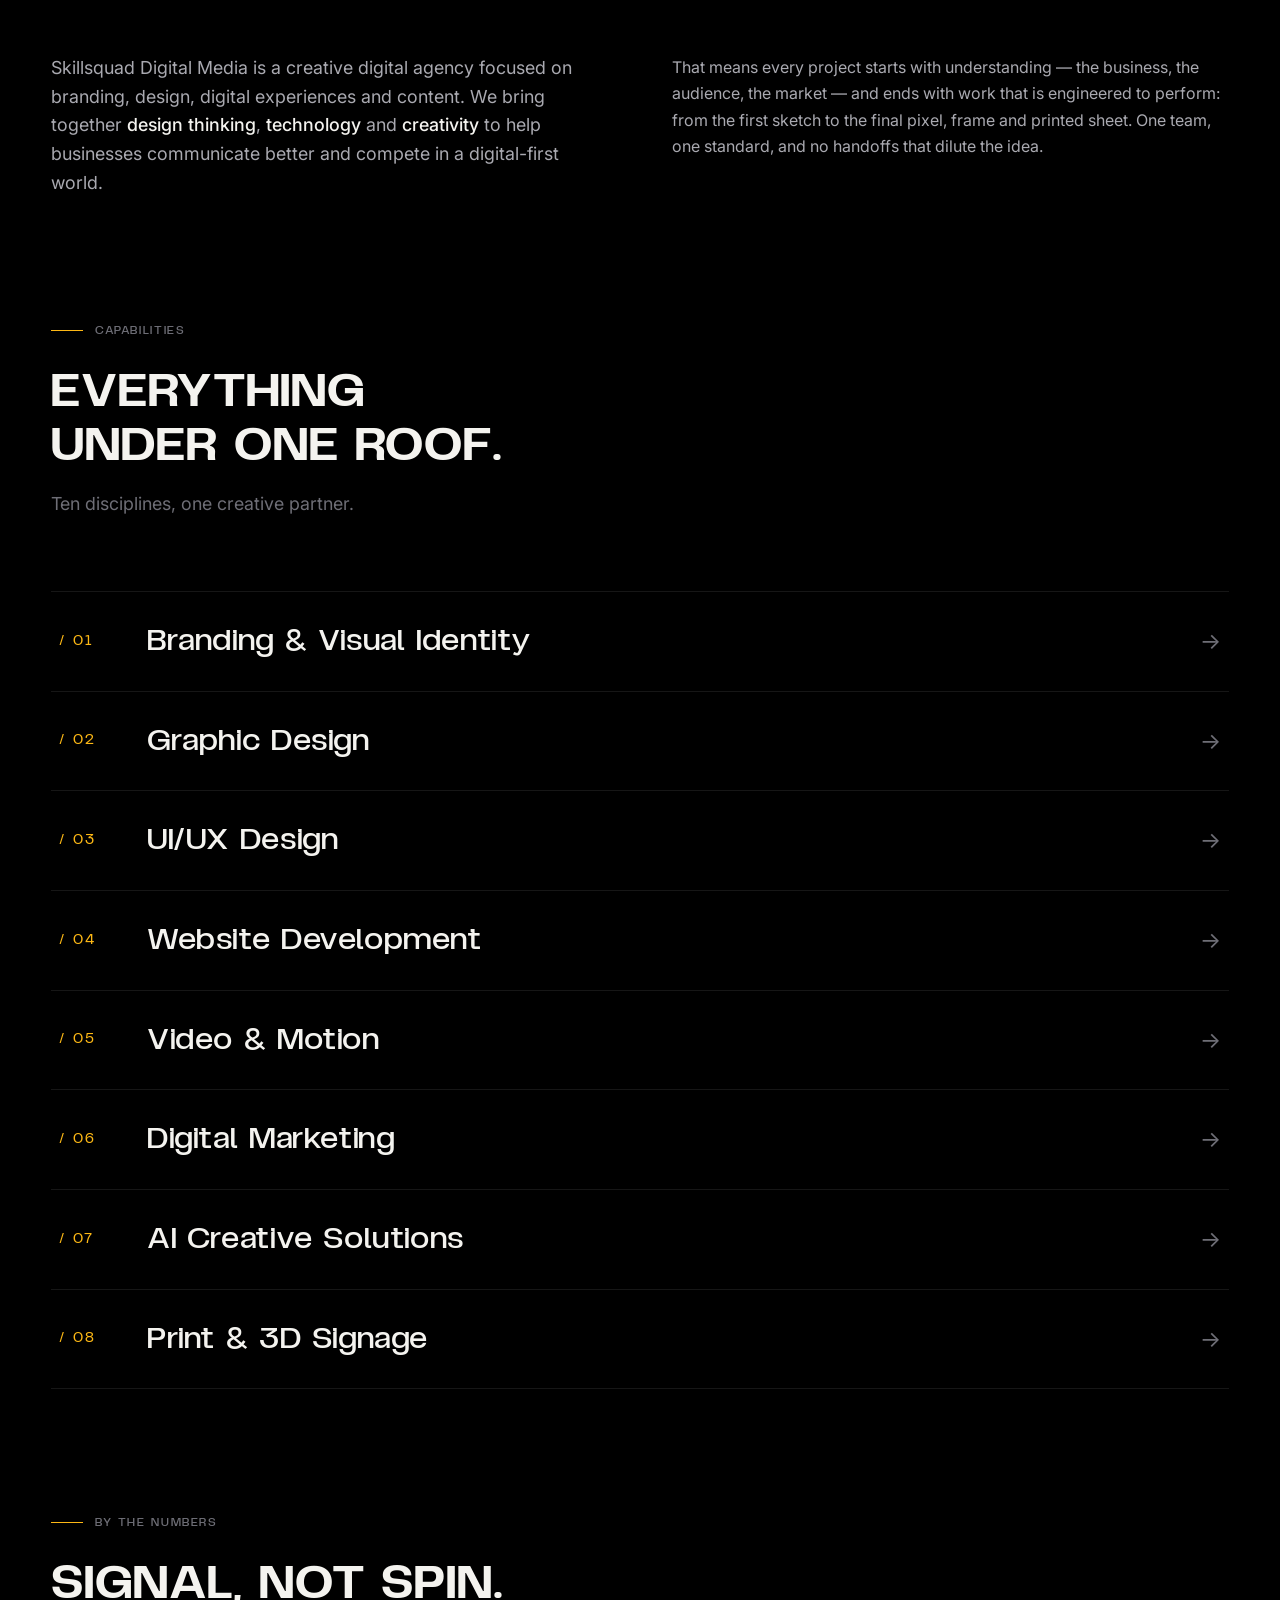
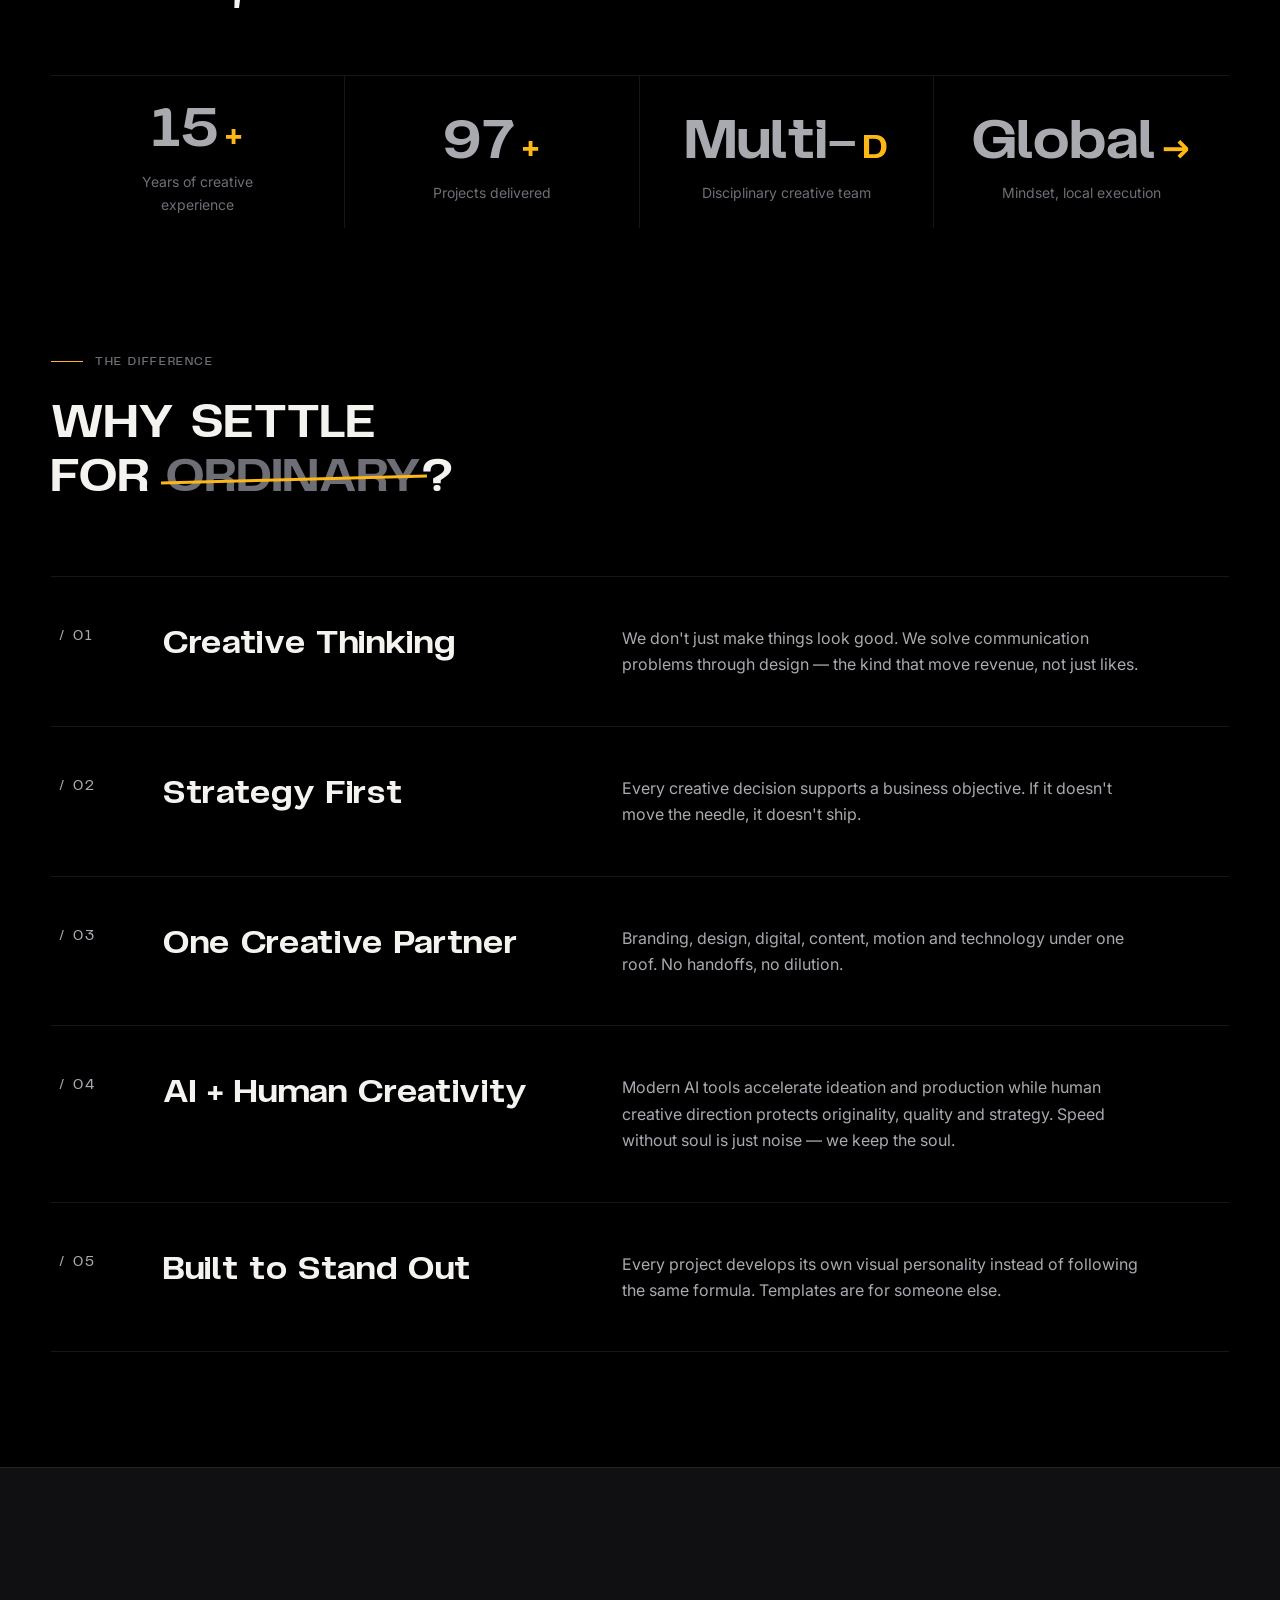
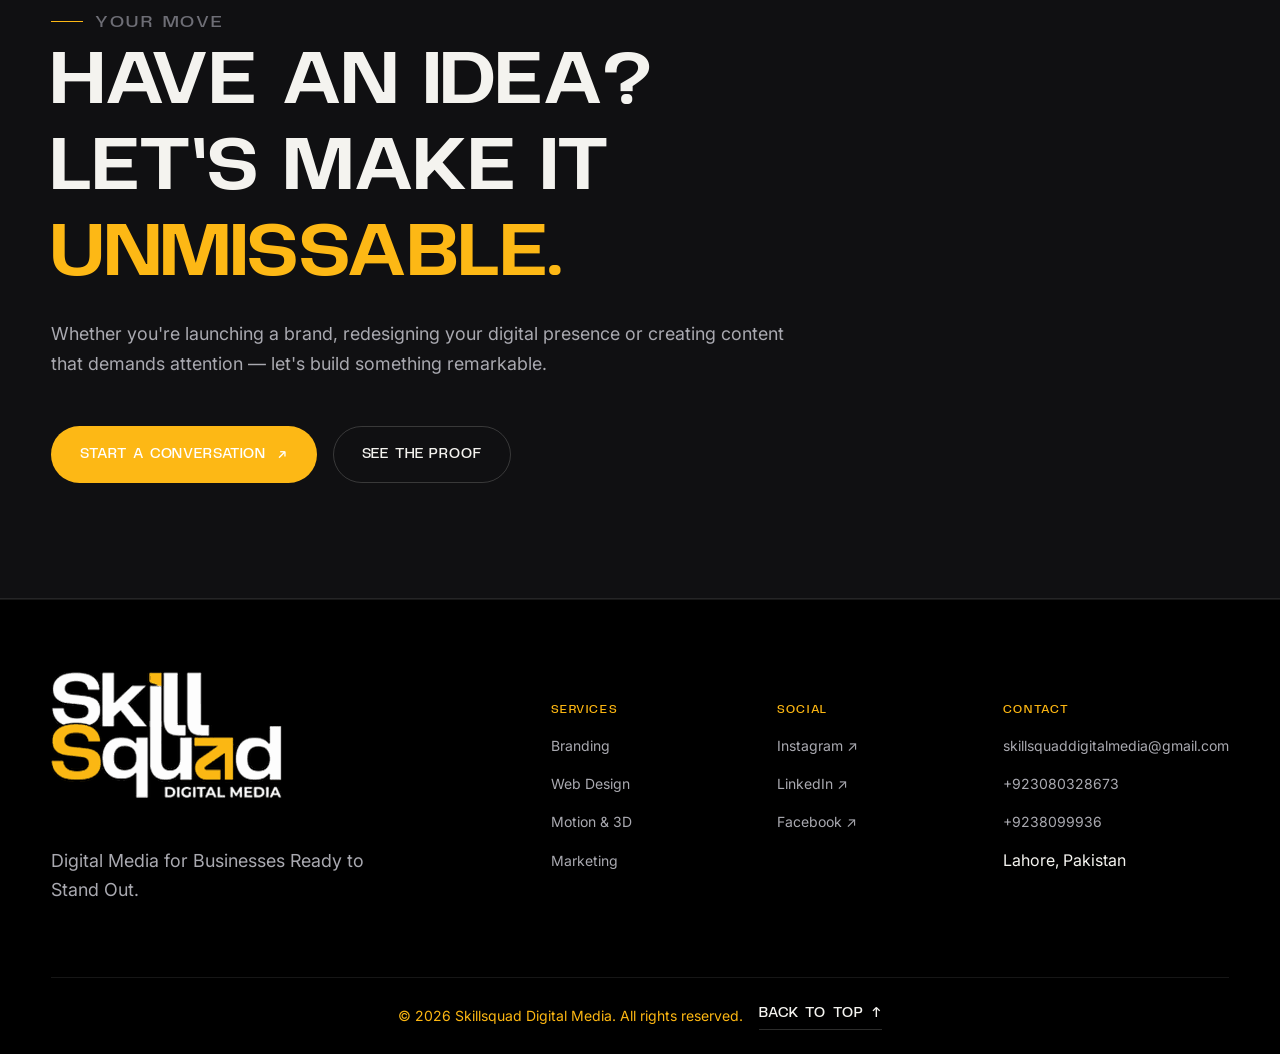
==== commit c4b75f11: "Remove all visible placeholder badges (contact hours, pricing FAQ, about stats)" ====
--- a/about.html
+++ b/about.html
@@ -143,7 +143,7 @@
   <section class="section" aria-labelledby="statsH" style="padding-top: 0;">
     <div class="container">
       <div class="section-head">
-        <p class="label" data-reveal>By The Numbers <span class="placeholder-note">(editable placeholders)</span></p>
+        <p class="label" data-reveal>By The Numbers</p>
         <h2 id="statsH" data-reveal>SIGNAL, NOT SPIN.</h2>
       </div>
       <!-- PLACEHOLDER: stats are editable placeholders — replace with verified figures in assets/js/site-data.js before launch -->
--- a/assets/css/tokens.css
+++ b/assets/css/tokens.css
@@ -89,8 +89,8 @@
   --lh-heading:   1.12;
   --lh-body:      1.65;
 
-  --tracking-tight: -0.03em;
-  --tracking-display: -0.035em;
+  --tracking-tight: 0.02em;
+  --tracking-display: 0.02em;
   --tracking-label: 0.14em;
 
   --weight-regular: 400;
--- a/assets/css/components.css
+++ b/assets/css/components.css
@@ -44,8 +44,8 @@
   background: var(--accent); transform: scaleX(0); transform-origin: right;
   transition: transform var(--t-micro) var(--ease-out);
 }
-.nav-links a:hover, .nav-links a[aria-current="page"] { color: var(--text); }
-.nav-links a:hover::after, .nav-links a[aria-current="page"]::after {
+.nav-links a:hover { color: var(--text); }
+.nav-links a:hover::after {
   transform: scaleX(1); transform-origin: left;
 }
 .nav-cta { display: inline-flex; align-items: center; gap: var(--sp-4); }
@@ -367,7 +367,8 @@
   background: linear-gradient(135deg, var(--bg-elev-2), var(--bg-elev));
   border: 1px solid var(--line-strong);
   display: grid; place-items: center;
-  font-family: var(--font-display); font-weight: var(--weight-bold); color: var(--accent-text);
+  font-family: var(--font-display);
+  letter-spacing: 0.02em; font-weight: var(--weight-bold); color: var(--accent-text);
 }
 .testimonial .who .name { font-weight: var(--weight-medium); color: var(--text); }
 .testimonial .who .role { font-size: var(--fs-small); color: var(--text-3); }
@@ -511,7 +512,8 @@
 
 .counter-chip {
   display: inline-flex; align-items: baseline; gap: var(--sp-2);
-  font-family: var(--font-display); color: var(--text-3); font-size: var(--fs-small);
+  font-family: var(--font-display);
+  letter-spacing: 0.02em; color: var(--text-3); font-size: var(--fs-small);
 }
 .counter-chip .cur { color: var(--text); font-size: 1.1rem; }
 
--- a/assets/css/pages.css
+++ b/assets/css/pages.css
@@ -85,7 +85,7 @@
 .service-detail { padding-block: var(--section-pad); border-top: 1px solid var(--line); }
 .service-detail#branding { border-top: 0; padding-top: var(--sp-4); }
 .svc-grid {
-  display: grid; grid-template-columns: 1.02fr 0.98fr;
+  display: grid; grid-template-columns: 0.88fr 1.12fr;
   gap: clamp(2.5rem, 6vw, 6rem); align-items: center;
 }
 .svc-grid.flip .svc-media { order: -1; }
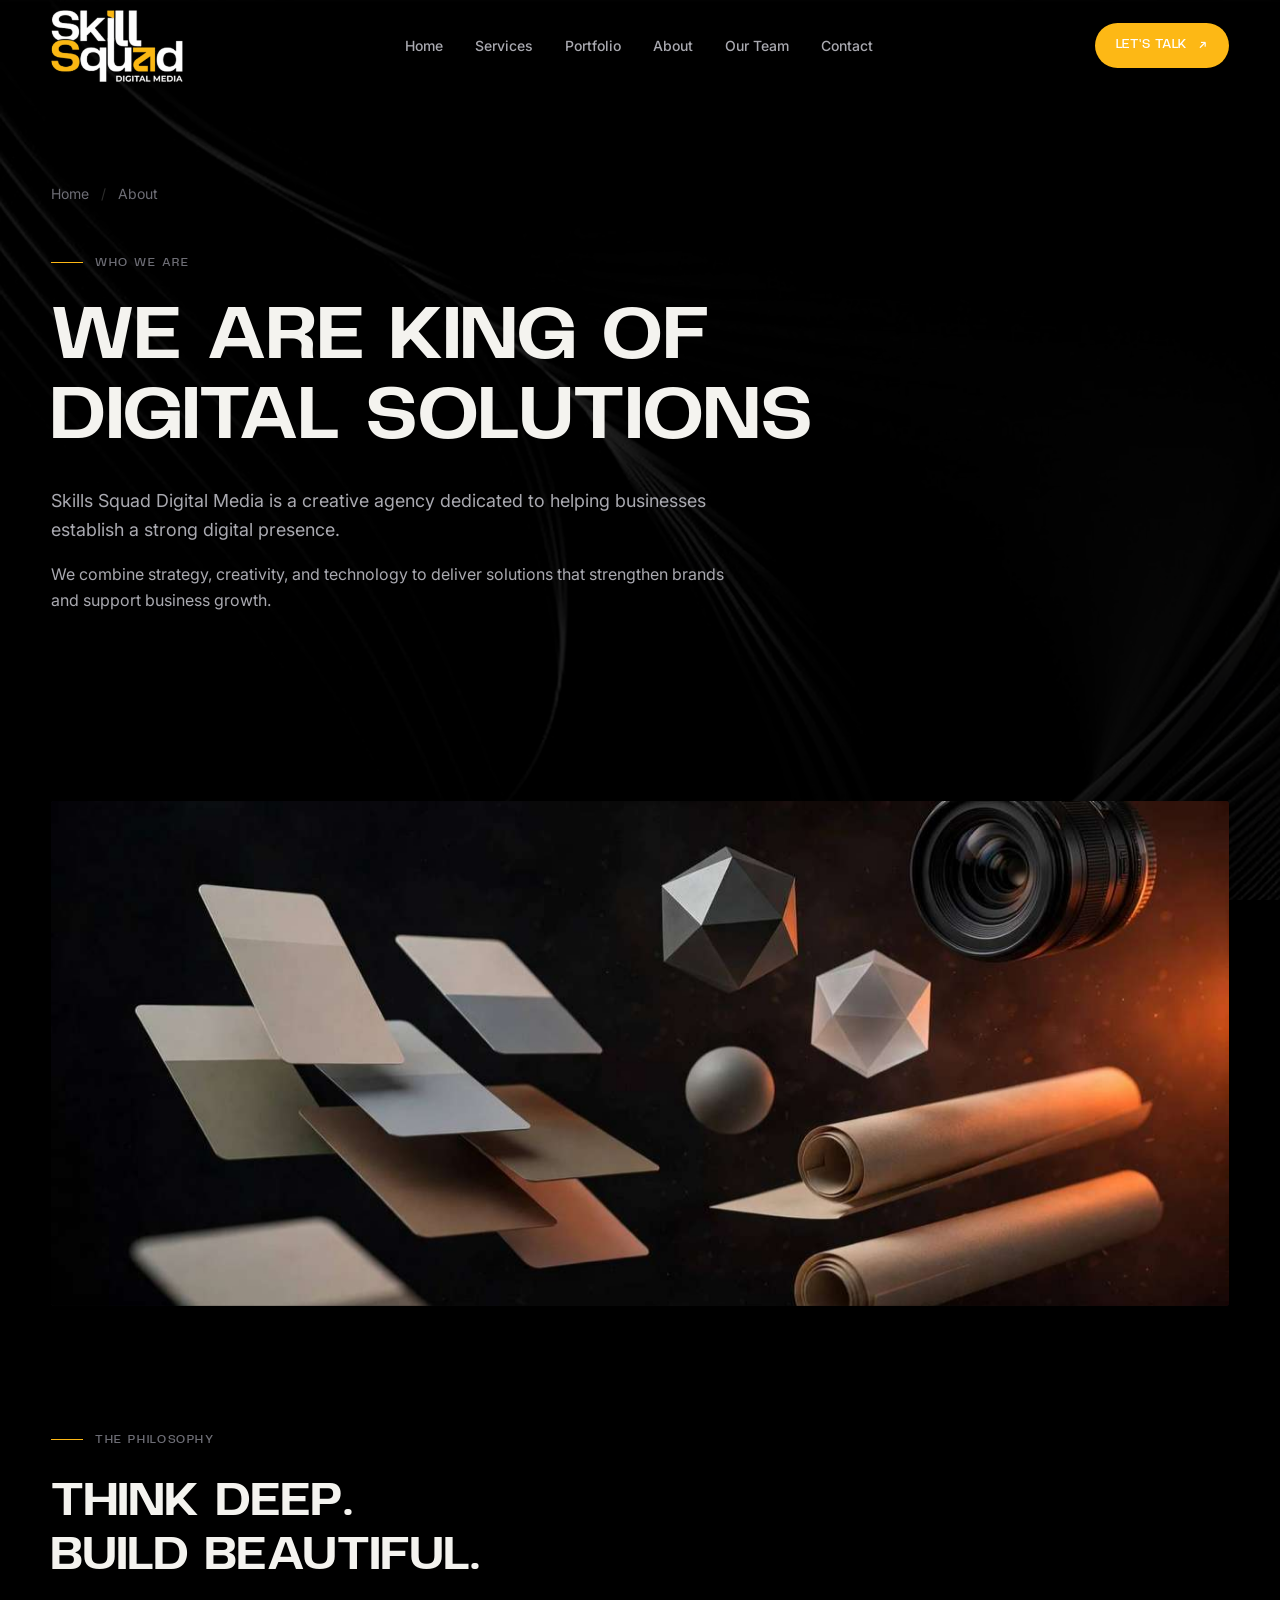
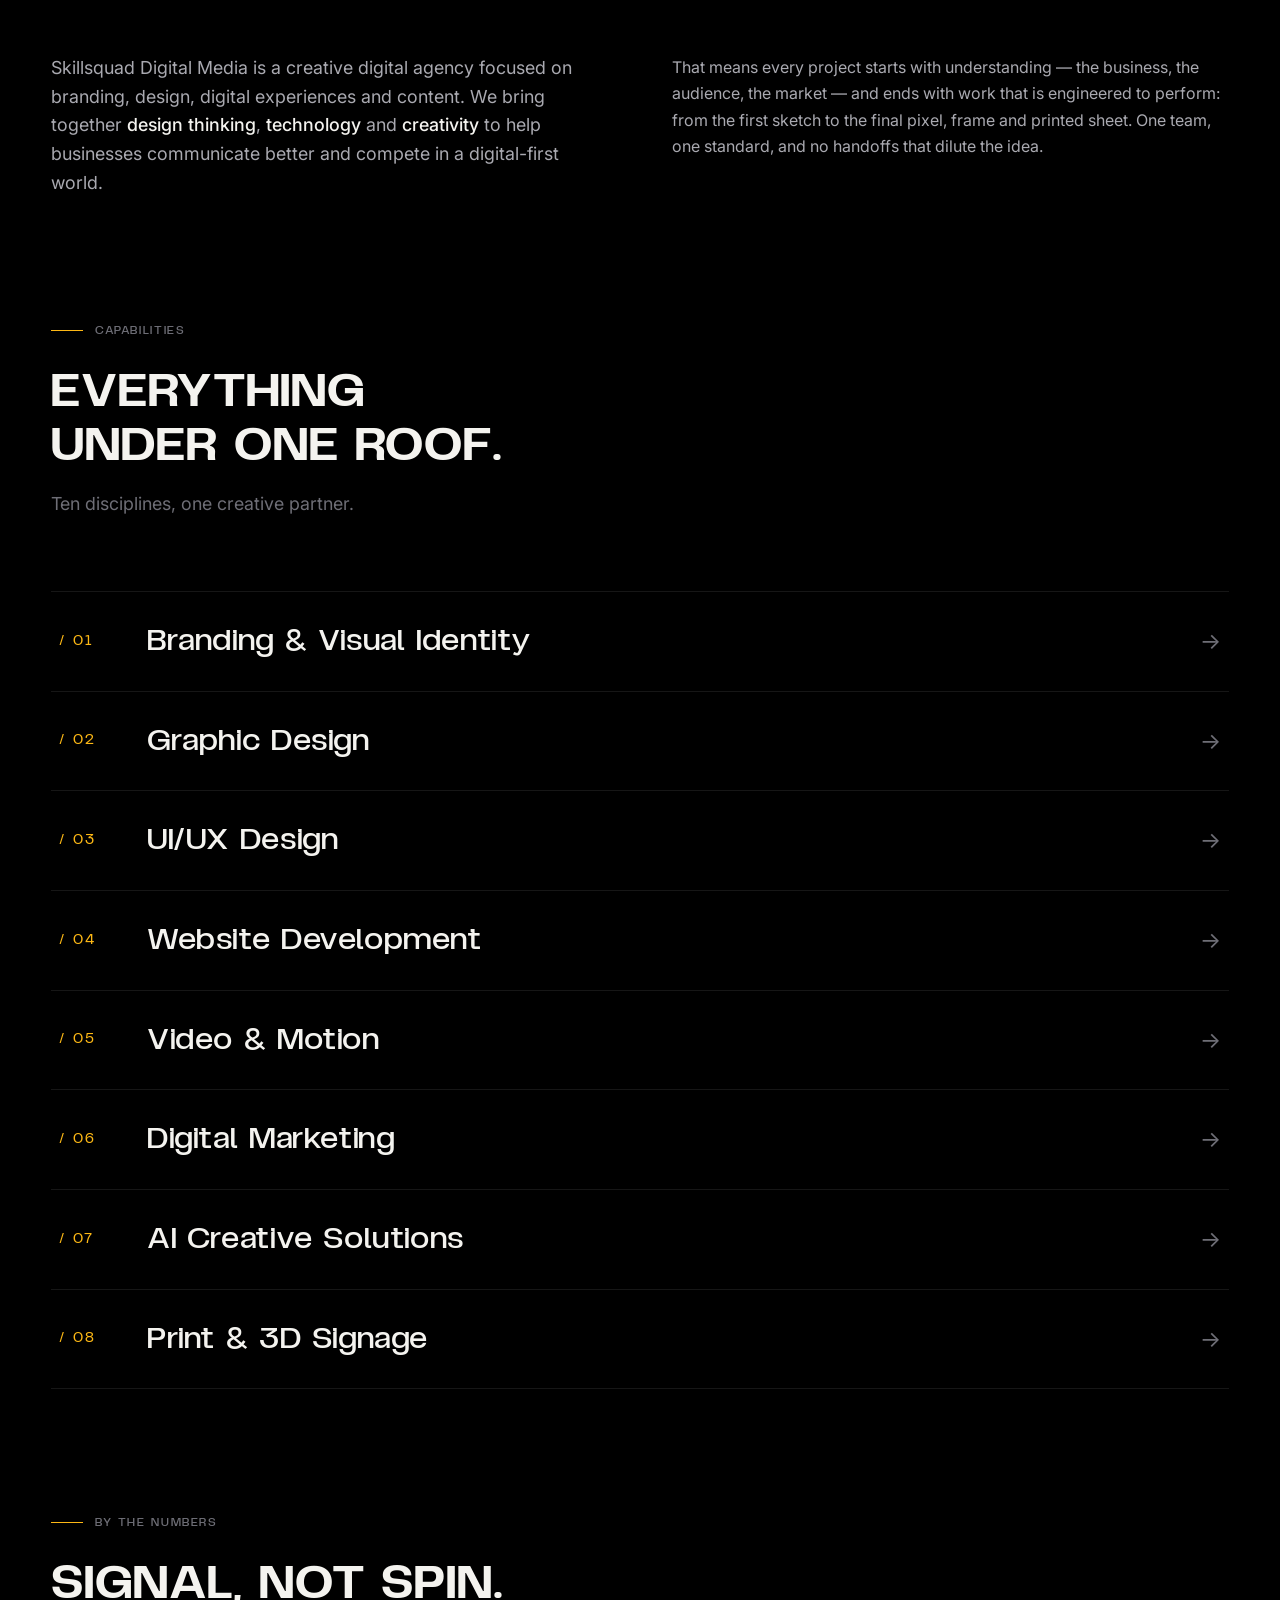
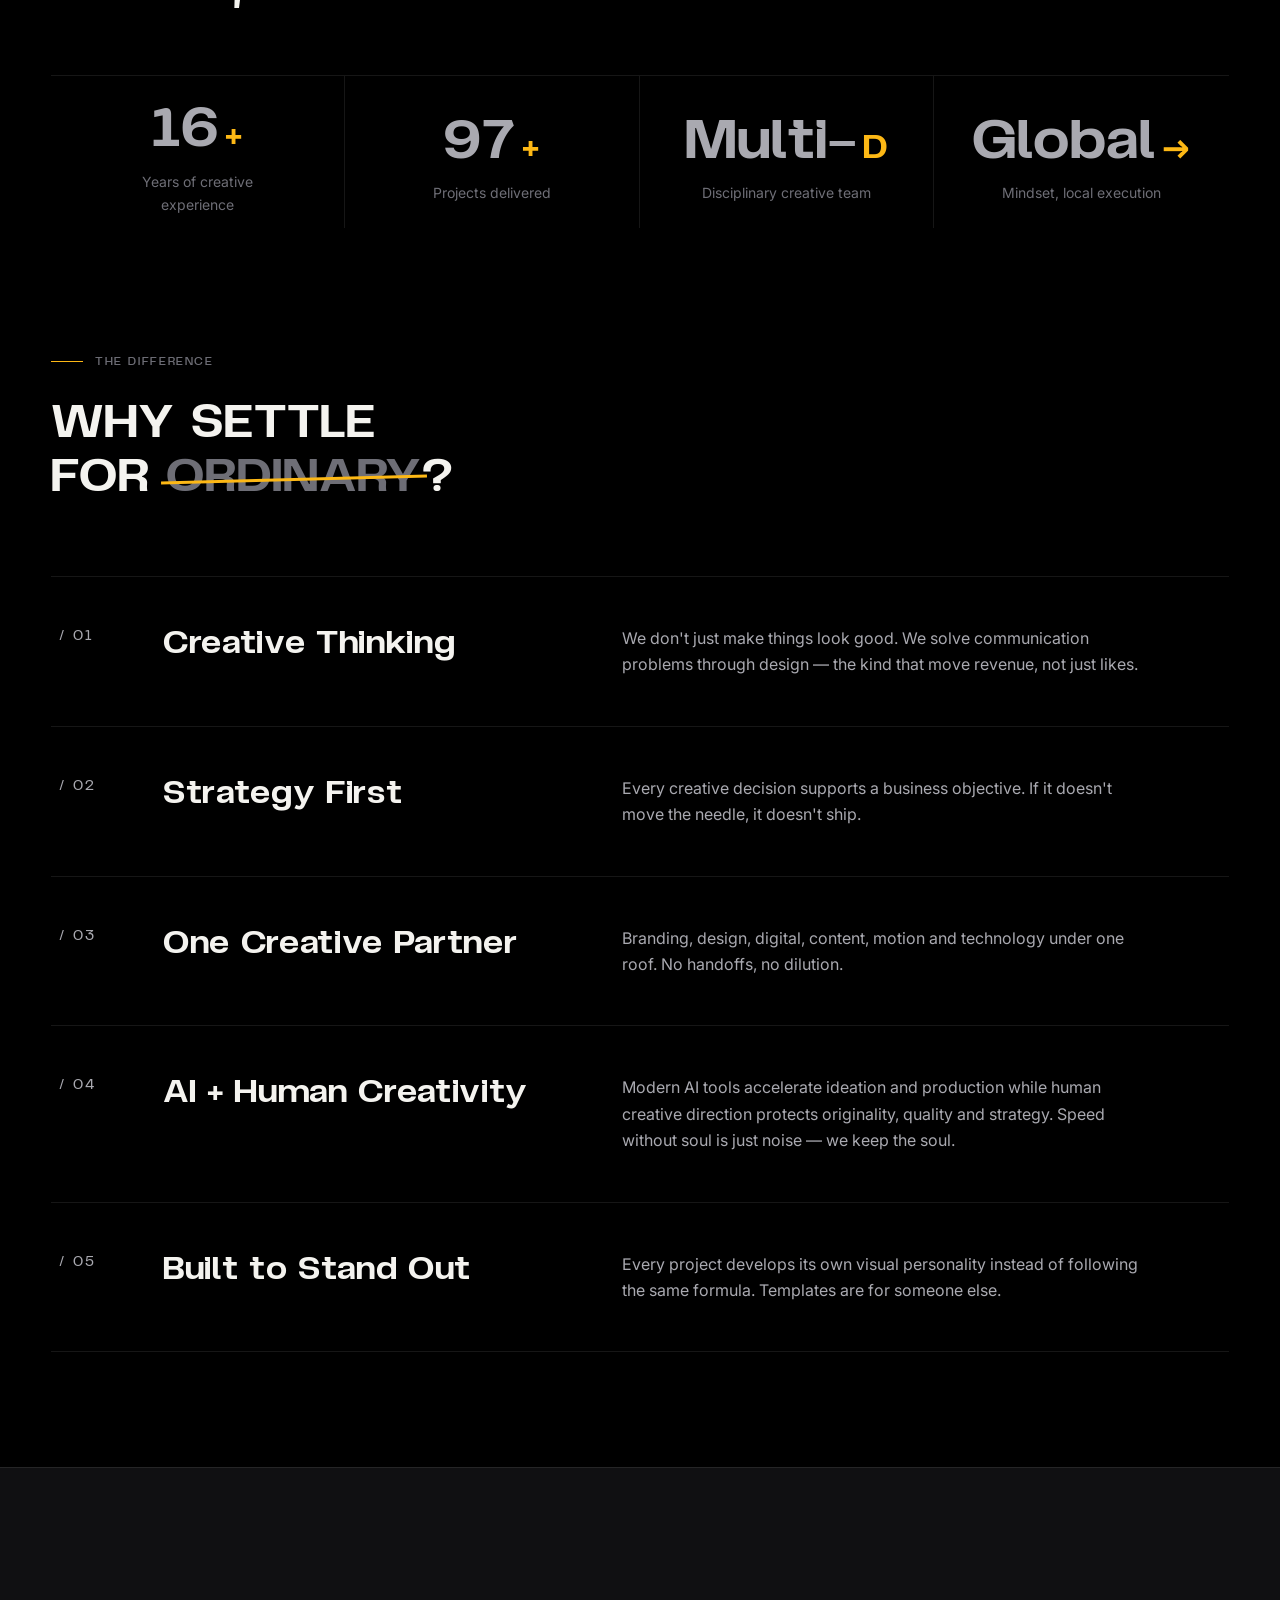
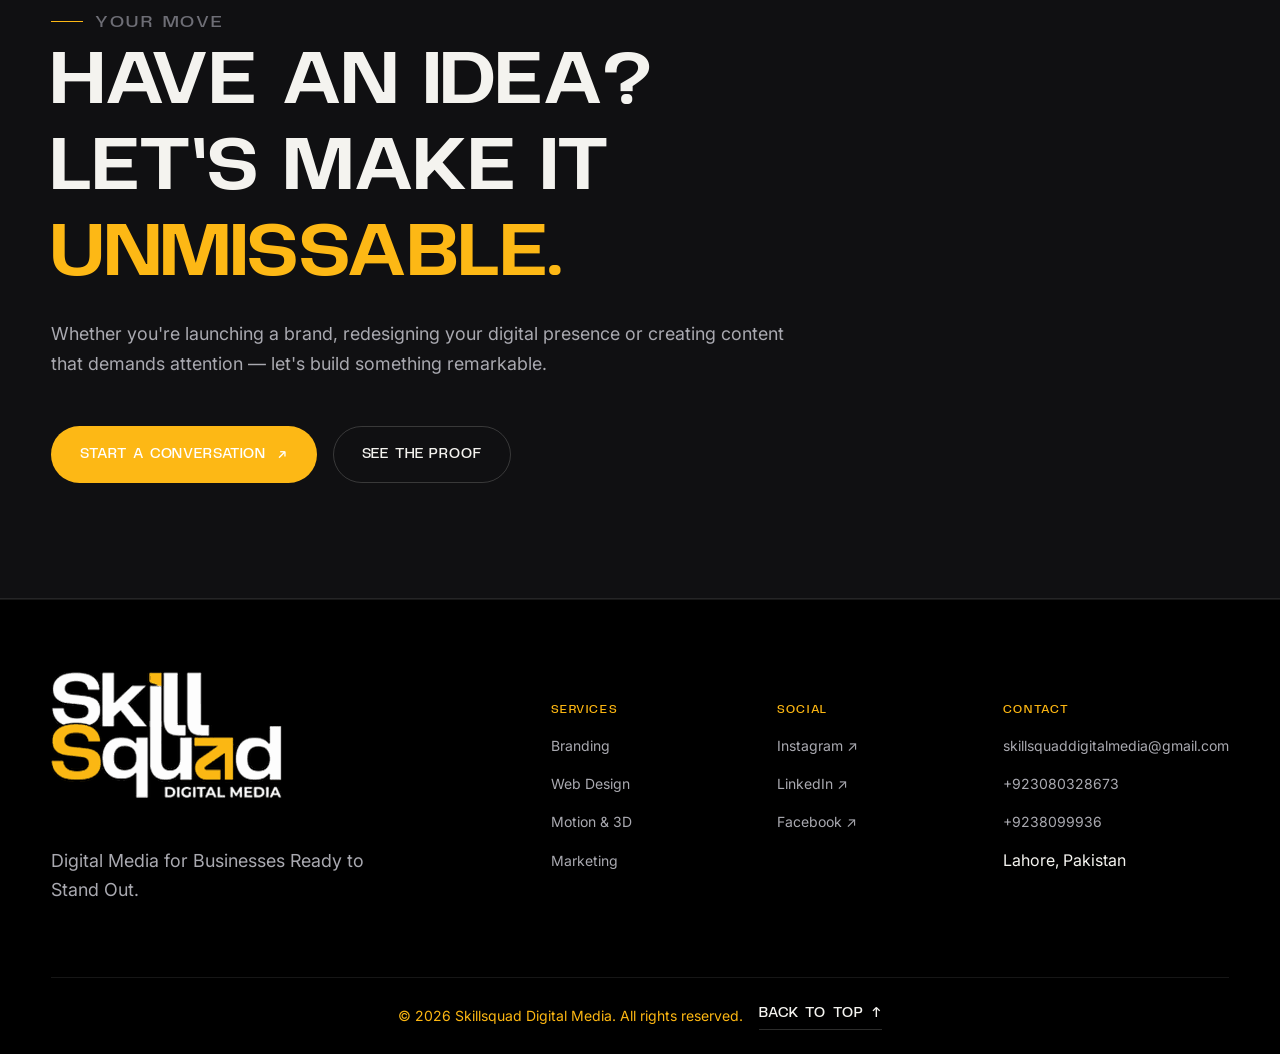
==== commit fbf199bc: "Restore custom cursor: index + about (2/3)" ====
--- a/about.html
+++ b/about.html
@@ -25,6 +25,8 @@
   <link rel="icon" type="image/svg+xml" href="assets/img/favicon.svg">
 </head>
 <body class="grain">
+  <div class="cursor-dot" aria-hidden="true"></div>
+  <div class="cursor-ring" aria-hidden="true"></div>
 <a class="skip-link" href="#main">Skip to content</a>
 
 <!-- ================= NAVIGATION ================= -->
--- a/assets/css/components.css
+++ b/assets/css/components.css
@@ -473,29 +473,6 @@
 }
 @media (max-width: 560px) { .footer-grid { grid-template-columns: 1fr; } }
 
-/* ================= CUSTOM CURSOR (pointer devices only) ================= */
-.cursor-dot, .cursor-ring { display: none; }
-@media (hover: hover) and (pointer: fine) {
-  .cursor-dot, .cursor-ring {
-    display: block; position: fixed; top: 0; left: 0; z-index: 2001;
-    pointer-events: none; border-radius: 50%;
-  }
-  .cursor-dot { width: 6px; height: 6px; background: var(--accent); }
-  .cursor-ring {
-    width: 36px; height: 36px; border: 1px solid rgba(244,243,239,0.35);
-    display: grid; place-items: center;
-    transition: width var(--t-micro) var(--ease-out), height var(--t-micro) var(--ease-out),
-                background var(--t-micro), border-color var(--t-micro);
-  }
-  .cursor-ring .cursor-label {
-    font-family: var(--font-display); font-size: 0.62rem; font-weight: var(--weight-bold);
-    letter-spacing: 0.12em; color: #fff; opacity: 0; transition: opacity var(--t-micro);
-  }
-  .cursor-ring.is-hover { width: 56px; height: 56px; border-color: var(--accent); }
-  .cursor-ring.is-view { width: 88px; height: 88px; background: var(--accent); border-color: var(--accent); }
-  .cursor-ring.is-view .cursor-label { opacity: 1; }
-  .cursor-ring.is-down { transform-origin: center; }
-}
 
 /* ================= MISC ================= */
 .scroll-hint {
@@ -521,3 +498,17 @@
 .breadcrumb { display: flex; gap: var(--sp-3); align-items: center; font-size: var(--fs-small); color: var(--text-3); }
 .breadcrumb a:hover { color: var(--text); }
 .breadcrumb .sep { color: var(--line-strong); }
+
+/* ================= CUSTOM CURSOR: yellow dot + white outline ring ================= */
+@media (hover: hover) and (pointer: fine) {
+  .has-custom-cursor, .has-custom-cursor * { cursor: none !important; }
+}
+.cursor-dot, .cursor-ring {
+  position: fixed; top: 0; left: 0; pointer-events: none; z-index: 9999;
+  border-radius: 50%; opacity: 0; transition: opacity 0.2s ease;
+}
+.cursor-dot { width: 8px; height: 8px; background: #fdb815; }
+.cursor-ring { width: 36px; height: 36px; border: 1.5px solid #ffffff; }
+@media (hover: none), (pointer: coarse) {
+  .cursor-dot, .cursor-ring { display: none; }
+}
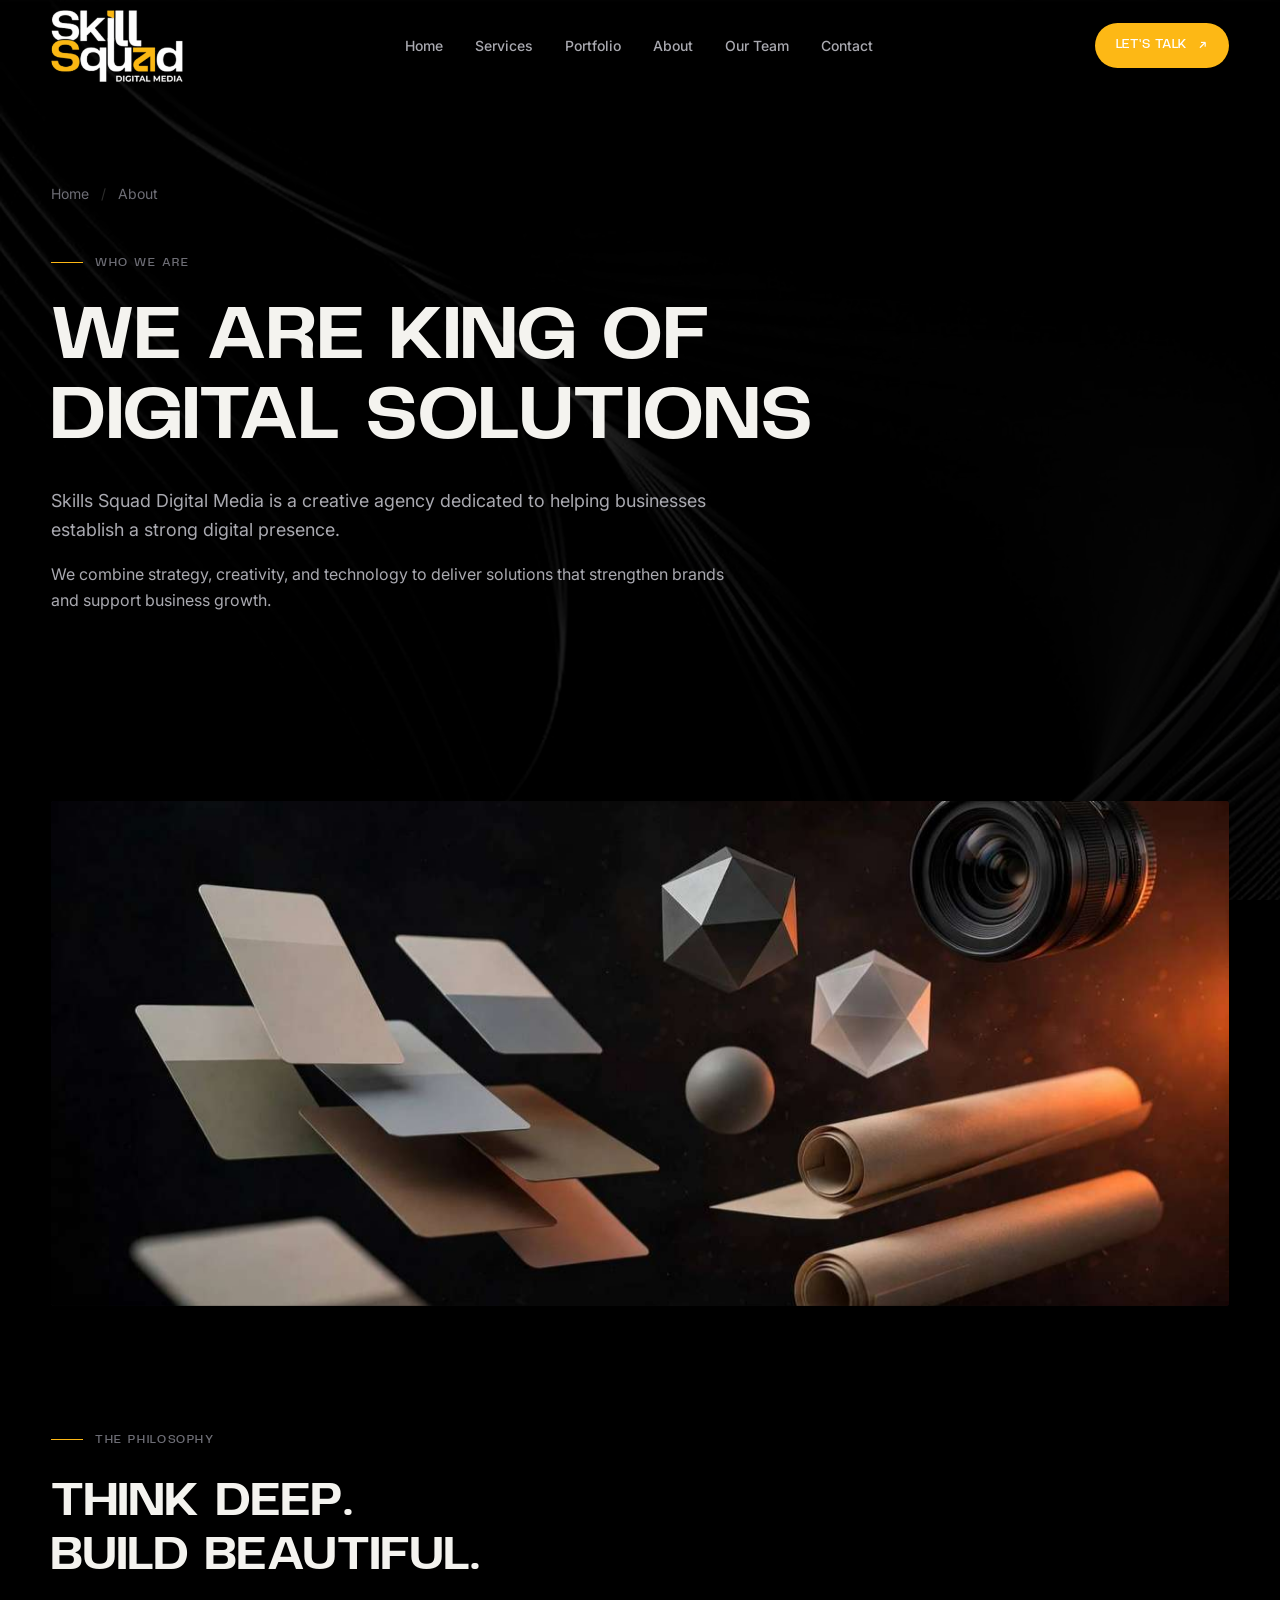
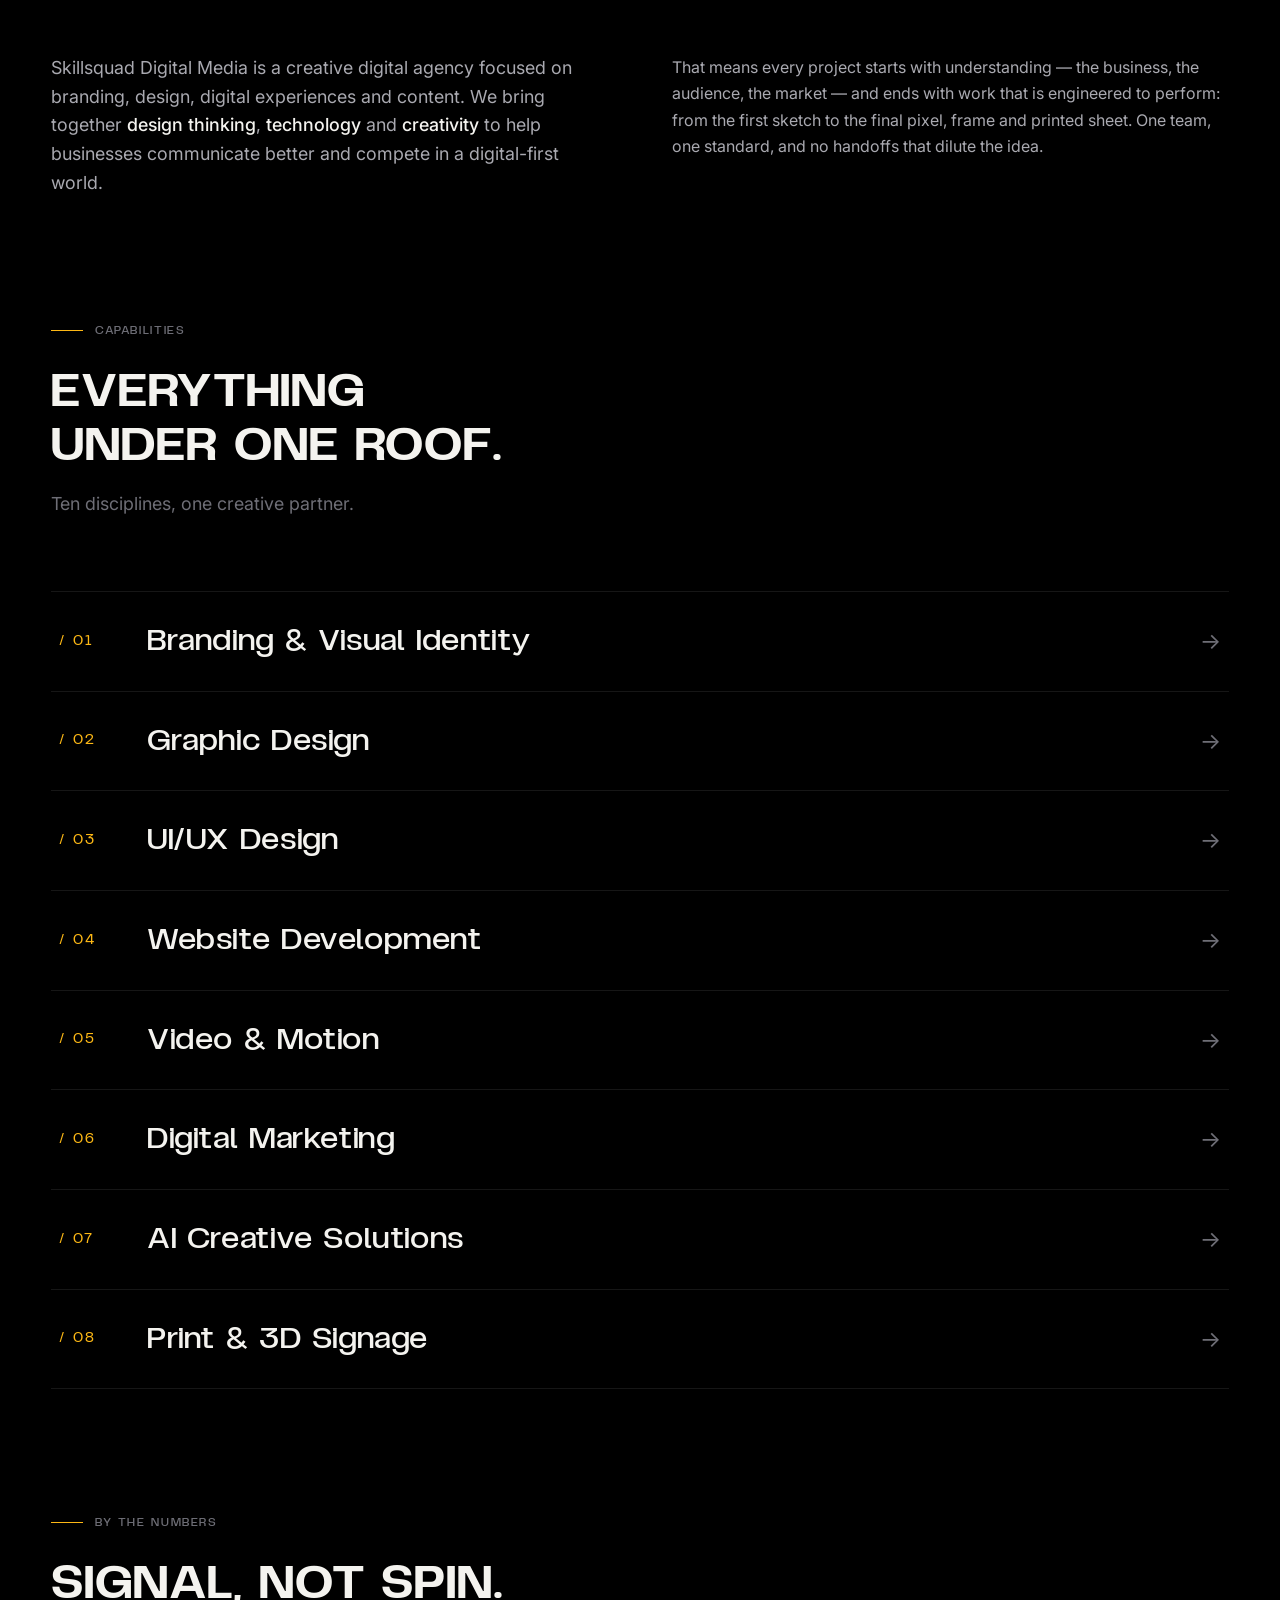
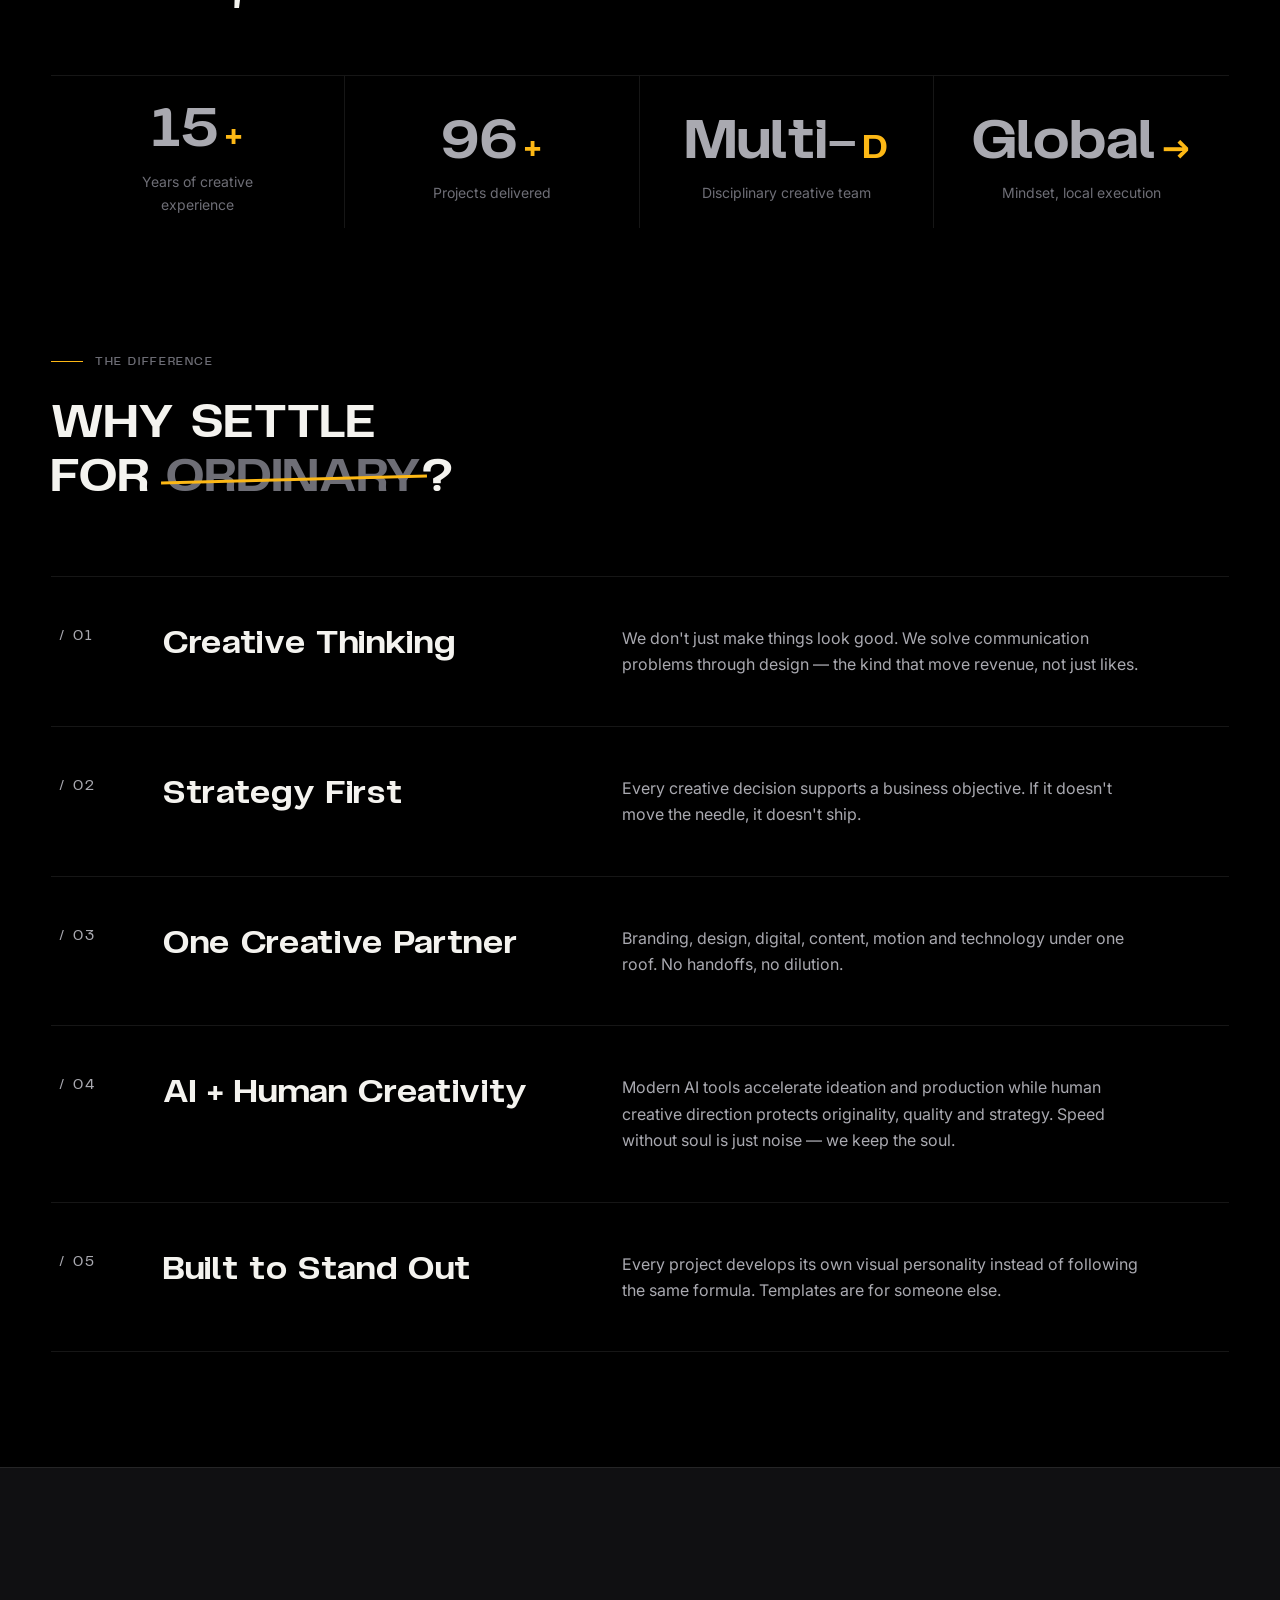
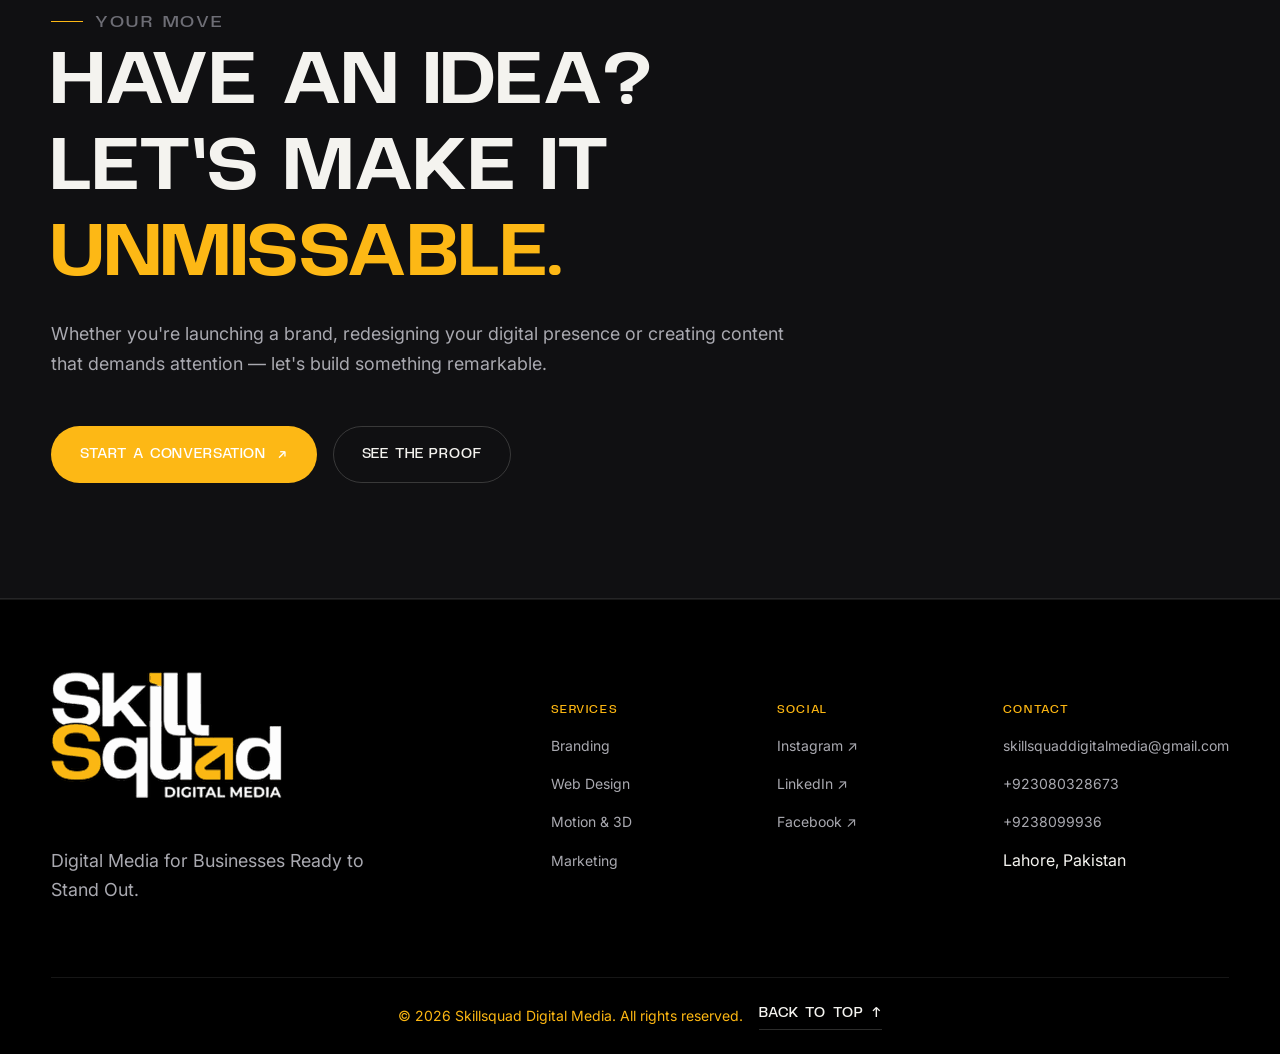
==== commit f78237c3: "SEO: keyword titles, descriptions, valid JSON-LD, og tags (home, about, sitemap)" ====
--- a/about.html
+++ b/about.html
@@ -3,17 +3,59 @@
 <head>
   <meta charset="UTF-8">
   <meta name="viewport" content="width=device-width, initial-scale=1.0">
-  <title>About | Skillsquad Digital Media</title>
-  <meta name="description" content="Skillsquad Digital Media is a creative team built for the digital age — design thinking, technology and creativity under one roof.">
+  <title>About Skillsquad Digital Media | Agency in Lahore</title>
+  <meta name="description" content="Meet the Skillsquad team in Lahore, Pakistan: designers, developers and motion artists building brands, websites and content for 100+ clients worldwide.">
   <link rel="canonical" href="https://www.skillsquaddigitalmedia.com/about">
   <meta property="og:type" content="website">
   <meta property="og:site_name" content="Skillsquad Digital Media">
+  <meta property="og:locale" content="en_US">
   <meta property="og:url" content="https://www.skillsquaddigitalmedia.com/about">
-  <meta property="og:title" content="About | Skillsquad Digital Media">
-  <meta property="og:description" content="A creative team built for the digital age — strategy, design and technology under one roof.">
+  <meta property="og:title" content="About Skillsquad Digital Media | Agency in Lahore">
+  <meta property="og:description" content="A creative team in Lahore built for the digital age: strategy, design and technology under one roof.">
   <meta property="og:image" content="https://www.skillsquaddigitalmedia.com/assets/img/og-cover.jpg">
+  <meta property="og:image:width" content="1200">
+  <meta property="og:image:height" content="630">
   <meta name="twitter:card" content="summary_large_image">
+  <meta name="twitter:title" content="About Skillsquad Digital Media | Agency in Lahore">
+  <meta name="twitter:description" content="A creative team in Lahore built for the digital age: strategy, design and technology under one roof.">
+  <meta name="twitter:image" content="https://www.skillsquaddigitalmedia.com/assets/img/og-cover.jpg">
   <meta name="theme-color" content="#0a0a0b">
+
+  <script type="application/ld+json">
+  {
+    "@context": "https://schema.org",
+    "@graph": [
+      {
+        "@type": "AboutPage",
+        "@id": "https://www.skillsquaddigitalmedia.com/about#webpage",
+        "url": "https://www.skillsquaddigitalmedia.com/about",
+        "name": "About Skillsquad Digital Media | Agency in Lahore",
+        "description": "Meet the Skillsquad team in Lahore, Pakistan: designers, developers and motion artists building brands, websites and content for 100+ clients worldwide.",
+        "inLanguage": "en",
+        "isPartOf": {
+          "@id": "https://www.skillsquaddigitalmedia.com/#website"
+        }
+      },
+      {
+        "@type": "BreadcrumbList",
+        "itemListElement": [
+          {
+            "@type": "ListItem",
+            "position": 1,
+            "name": "Home",
+            "item": "https://www.skillsquaddigitalmedia.com/"
+          },
+          {
+            "@type": "ListItem",
+            "position": 2,
+            "name": "About",
+            "item": "https://www.skillsquaddigitalmedia.com/about"
+          }
+        ]
+      }
+    ]
+  }
+  </script>
   <link rel="preconnect" href="https://fonts.googleapis.com">
   <link rel="preconnect" href="https://fonts.gstatic.com" crossorigin>
   <link rel="preload" href="assets/fonts/bomstad-display-700.woff2" as="font" type="font/woff2" crossorigin>
